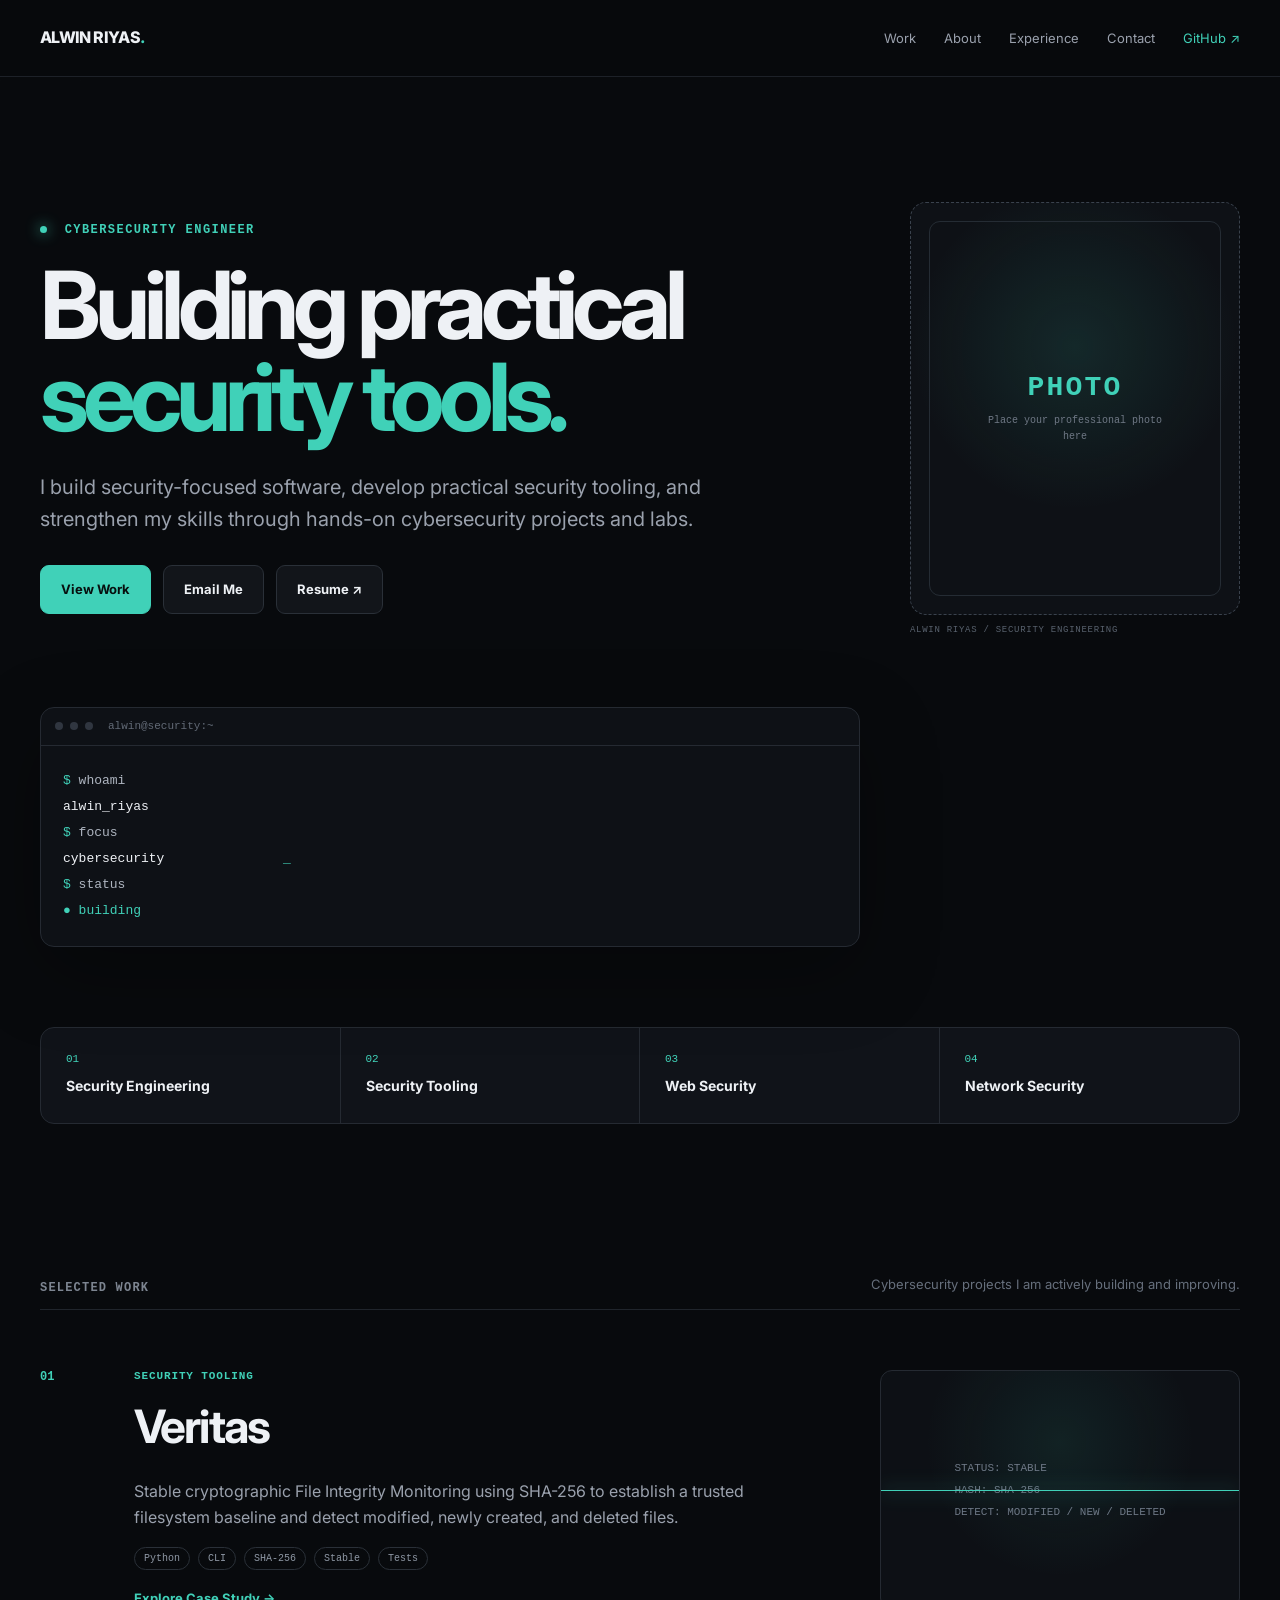
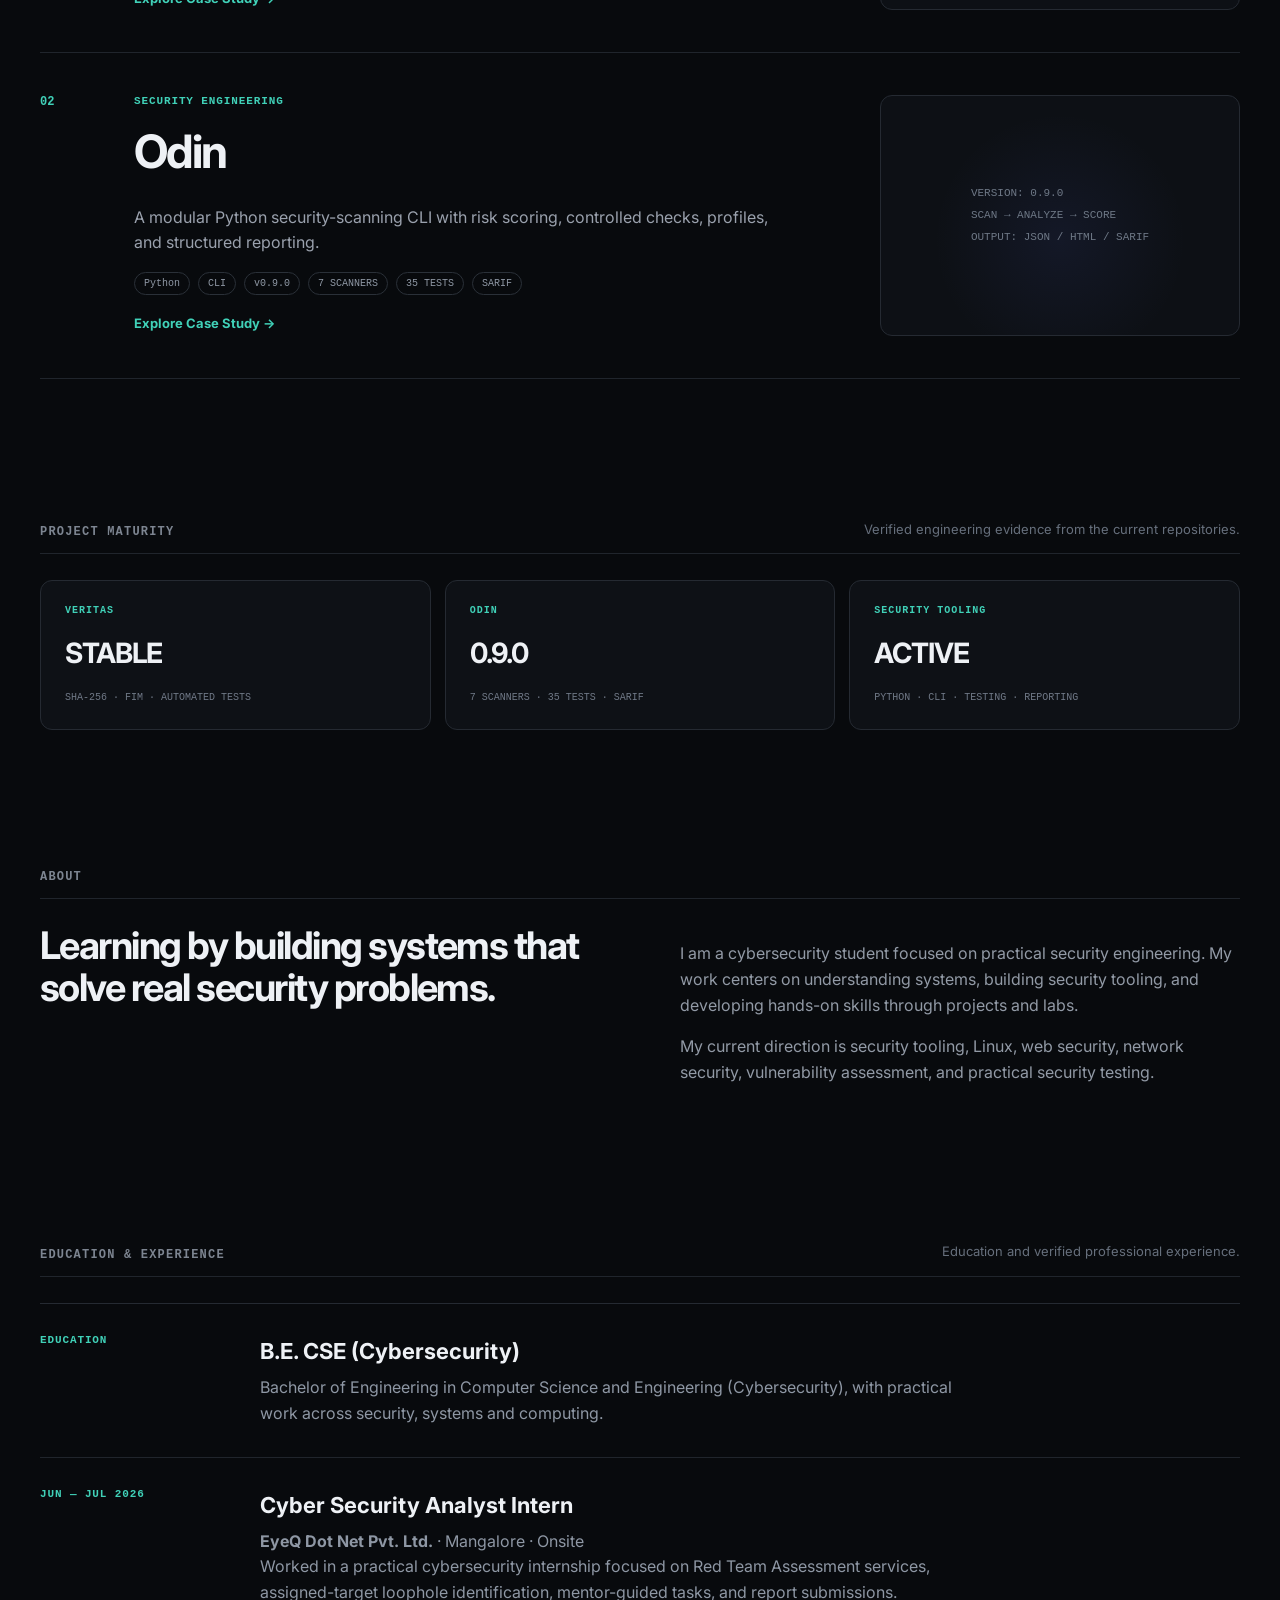
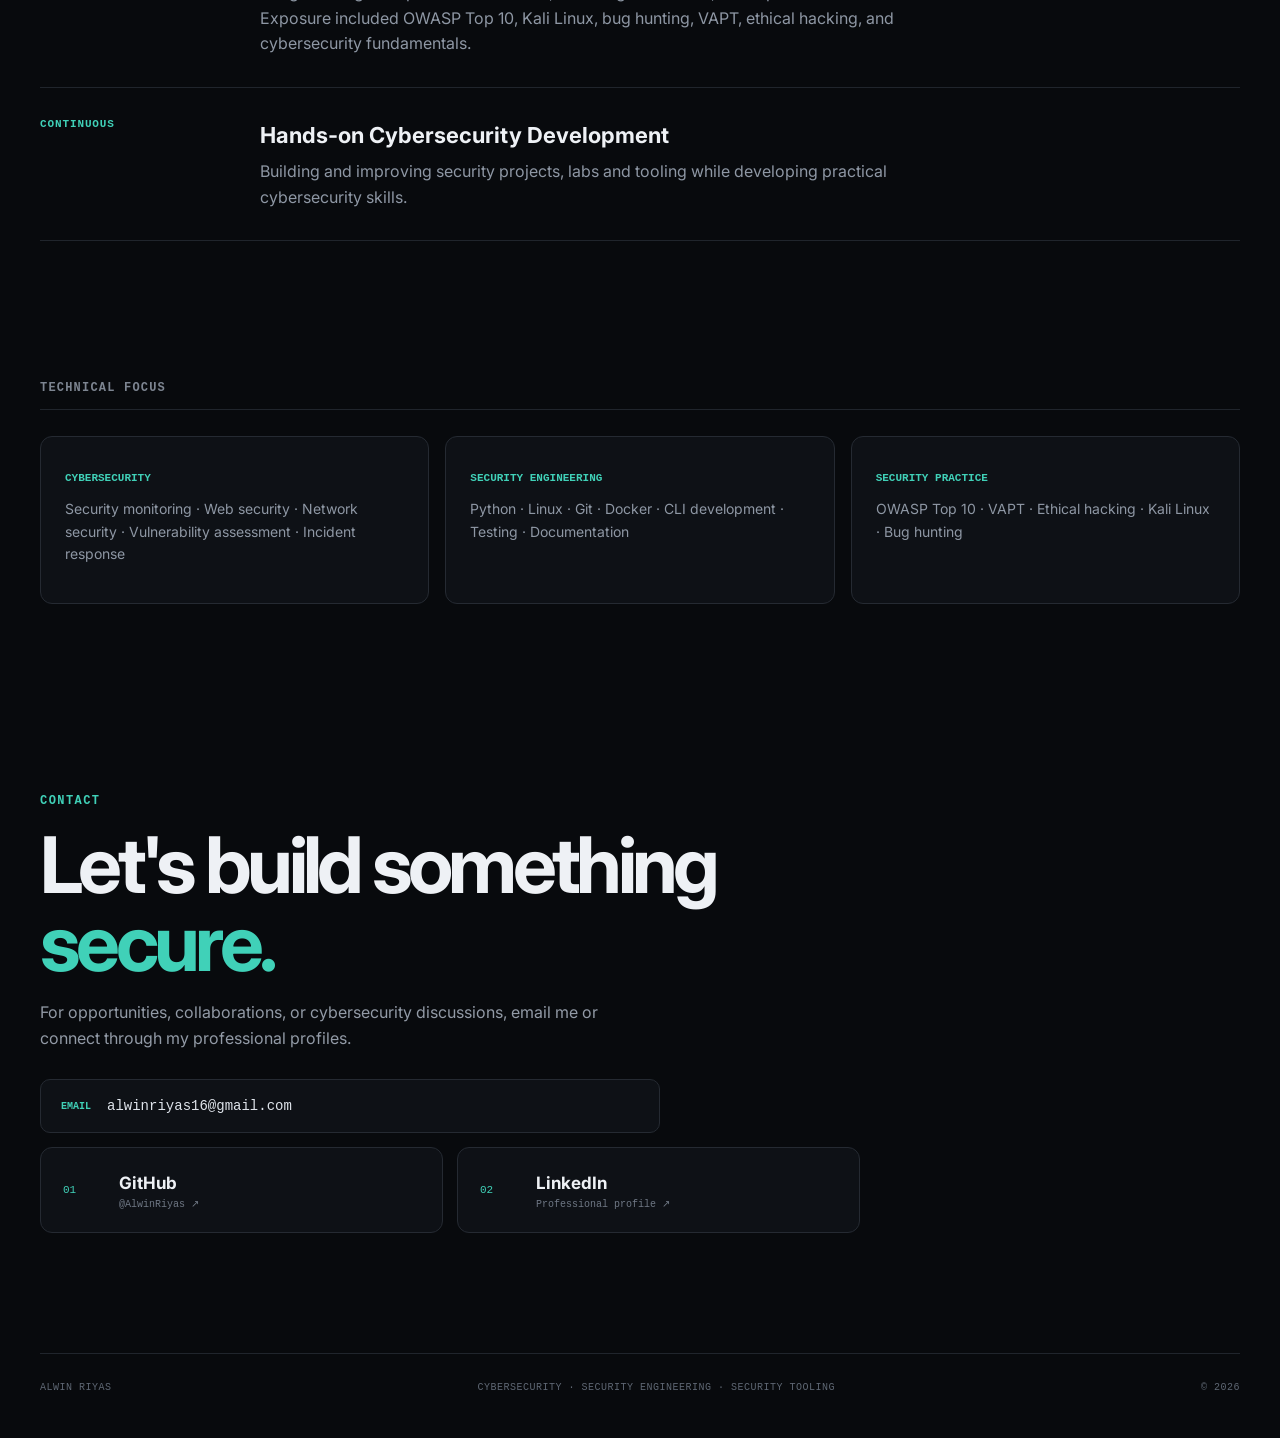
==== index.html @ c509d242 "refactor: focus portfolio exclusively on cybersecurity" ====
<!doctype html><html lang="en"><head><meta charset="UTF-8"><meta name="viewport" content="width=device-width,initial-scale=1"><meta name="description" content="Alwin Riyas — Cybersecurity Engineer building practical security tools and security-focused systems."><meta name="author" content="Alwin Riyas"><meta name="robots" content="index,follow"><meta property="og:type" content="website"><meta property="og:title" content="Alwin Riyas — Cybersecurity Engineer"><meta property="og:description" content="Cybersecurity portfolio focused on security engineering, security tooling, and practical defensive and offensive security."><meta property="og:url" content="https://alwinriyas.github.io/alwin/"><meta property="og:site_name" content="Alwin Riyas"><meta name="twitter:card" content="summary"><meta name="twitter:title" content="Alwin Riyas — Cybersecurity Engineer"><meta name="twitter:description" content="Cybersecurity portfolio focused on security engineering and security tooling."><link rel="canonical" href="https://alwinriyas.github.io/alwin/"><link rel="manifest" href="./site.webmanifest"><title>Alwin Riyas — Cybersecurity Engineer</title><link rel="preconnect" href="https://fonts.googleapis.com"><link rel="preconnect" href="https://fonts.gstatic.com" crossorigin><link href="https://fonts.googleapis.com/css2?family=Inter:wght@400;500;600;700;800&display=swap" rel="stylesheet"><link rel="stylesheet" href="./styles.css"></head><body><header class="site-header"><nav class="nav container" aria-label="Main navigation"><a class="brand" href="#top">ALWIN RIYAS<span>.</span></a><div class="nav-links"><a href="#work">Work</a><a href="#about">About</a><a href="#experience">Experience</a><a href="#contact">Contact</a><a class="nav-github" href="https://github.com/AlwinRiyas" target="_blank" rel="noreferrer">GitHub ↗</a></div><button class="menu" aria-label="Open navigation" aria-expanded="false">☰</button></nav></header><main id="top"><section class="hero container"><div class="hero-layout"><div><div class="eyebrow"><span class="dot"></span> CYBERSECURITY ENGINEER</div><h1>Building practical<br><em>security tools.</em></h1><p class="hero-copy">I build security-focused software, develop practical security tooling, and strengthen my skills through hands-on cybersecurity projects and labs.</p><div class="actions"><a class="btn primary" href="#work">View Work</a><a class="btn secondary" href="mailto:alwinriyas16@gmail.com">Email Me</a><a class="btn secondary" href="./resume.html">Resume ↗</a></div></div><div class="profile-photo-slot"><div class="profile-photo-placeholder"><span>PHOTO</span><small>Place your professional photo here</small></div><div class="photo-caption">ALWIN RIYAS / SECURITY ENGINEERING</div></div></div><div class="terminal"><div class="terminal-bar"><span></span><span></span><span></span><small>alwin@security:~</small></div><div class="terminal-body"><span class="prompt">$</span> whoami<br><strong>alwin_riyas</strong><br><span class="prompt">$</span> focus<br><strong data-focus-output>cybersecurity</strong><span class="cursor">_</span><br><span class="prompt">$</span> status<br><strong class="status-online">● building</strong></div></div></section><section id="focus" class="focus-strip container"><div><small>01</small><strong>Security Engineering</strong></div><div><small>02</small><strong>Security Tooling</strong></div><div><small>03</small><strong>Web Security</strong></div><div><small>04</small><strong>Network Security</strong></div></section><section id="work" class="section container"><div class="section-heading"><span>SELECTED WORK</span><p>Cybersecurity projects I am actively building and improving.</p></div><article class="project featured"><div class="project-number">01</div><div class="project-content"><div class="project-label">SECURITY TOOLING</div><h2>Veritas</h2><p>Stable cryptographic File Integrity Monitoring using SHA-256 to establish a trusted filesystem baseline and detect modified, newly created, and deleted files.</p><div class="tags"><span>Python</span><span>CLI</span><span>SHA-256</span><span>Stable</span><span>Tests</span></div><a href="./projects/veritas.html">Explore Case Study →</a></div><div class="project-visual"><div class="scan-line"></div><code>STATUS: STABLE<br>HASH: SHA-256<br>DETECT: MODIFIED / NEW / DELETED</code></div></article><article class="project"><div class="project-number">02</div><div class="project-content"><div class="project-label">SECURITY ENGINEERING</div><h2>Odin</h2><p>A modular Python security-scanning CLI with risk scoring, controlled checks, profiles, and structured reporting.</p><div class="tags"><span>Python</span><span>CLI</span><span>v0.9.0</span><span>7 SCANNERS</span><span>35 TESTS</span><span>SARIF</span></div><a href="./projects/odin.html">Explore Case Study →</a></div><div class="project-visual odin"><code>VERSION: 0.9.0<br>SCAN → ANALYZE → SCORE<br>OUTPUT: JSON / HTML / SARIF</code></div></article></section><section class="section container upcoming"><div class="section-heading"><span>PROJECT MATURITY</span><p>Verified engineering evidence from the current repositories.</p></div><div class="evidence-grid"><div><span>VERITAS</span><strong>STABLE</strong><small>SHA-256 · FIM · AUTOMATED TESTS</small></div><div><span>ODIN</span><strong>0.9.0</strong><small>7 SCANNERS · 35 TESTS · SARIF</small></div><div><span>SECURITY TOOLING</span><strong>ACTIVE</strong><small>PYTHON · CLI · TESTING · REPORTING</small></div></div></section><section id="about" class="section about container"><div class="section-heading"><span>ABOUT</span></div><div class="about-grid"><h2>Learning by building systems that solve real security problems.</h2><div><p>I am a cybersecurity student focused on practical security engineering. My work centers on understanding systems, building security tooling, and developing hands-on skills through projects and labs.</p><p>My current direction is security tooling, Linux, web security, network security, vulnerability assessment, and practical security testing.</p></div></div></section><section id="experience" class="section container"><div class="section-heading"><span>EDUCATION & EXPERIENCE</span><p>Education and verified professional experience.</p></div><div class="timeline"><article><span>EDUCATION</span><div><h3>B.E. CSE (Cybersecurity)</h3><p>Bachelor of Engineering in Computer Science and Engineering (Cybersecurity), with practical work across security, systems and computing.</p></div></article><article><span>JUN — JUL 2026</span><div><h3>Cyber Security Analyst Intern</h3><p><strong>EyeQ Dot Net Pvt. Ltd.</strong> · Mangalore · Onsite</p><p>Worked in a practical cybersecurity internship focused on Red Team Assessment services, assigned-target loophole identification, mentor-guided tasks, and report submissions. Exposure included OWASP Top 10, Kali Linux, bug hunting, VAPT, ethical hacking, and cybersecurity fundamentals.</p></div></article><article><span>CONTINUOUS</span><div><h3>Hands-on Cybersecurity Development</h3><p>Building and improving security projects, labs and tooling while developing practical cybersecurity skills.</p></div></article></div></section><section class="section container"><div class="section-heading"><span>TECHNICAL FOCUS</span></div><div class="focus-grid"><div><h3>CYBERSECURITY</h3><p>Security monitoring · Web security · Network security · Vulnerability assessment · Incident response</p></div><div><h3>SECURITY ENGINEERING</h3><p>Python · Linux · Git · Docker · CLI development · Testing · Documentation</p></div><div><h3>SECURITY PRACTICE</h3><p>OWASP Top 10 · VAPT · Ethical hacking · Kali Linux · Bug hunting</p></div></div></section><section id="contact" class="section contact container"><div class="eyebrow">CONTACT</div><h2>Let's build something<br><em>secure.</em></h2><p>For opportunities, collaborations, or cybersecurity discussions, email me or connect through my professional profiles.</p><div class="contact-email"><span>EMAIL</span><a href="mailto:alwinriyas16@gmail.com">alwinriyas16@gmail.com</a></div><div class="social-grid"><a href="https://github.com/AlwinRiyas" target="_blank" rel="noreferrer"><span>01</span><strong>GitHub</strong><small>@AlwinRiyas ↗</small></a><a href="https://www.linkedin.com/in/alwinriyas" target="_blank" rel="noreferrer"><span>02</span><strong>LinkedIn</strong><small>Professional profile ↗</small></a></div></section></main><footer class="footer container"><span>ALWIN RIYAS</span><span>CYBERSECURITY · SECURITY ENGINEERING · SECURITY TOOLING</span><span>© 2026</span></footer><script src="./script.js"></script></body></html>
---- styles.css ----
*{box-sizing:border-box}html{scroll-behavior:smooth}body{margin:0;background:#080a0d;color:#eef1f5;font-family:Inter,sans-serif;line-height:1.6}body:before{content:"";position:fixed;inset:0;pointer-events:none;opacity:.16;background-image:linear-gradient(rgba(255,255,255,.035) 1px,transparent 1px),linear-gradient(90deg,rgba(255,255,255,.035) 1px,transparent 1px);background-size:80px 80px;mask-image:linear-gradient(to bottom,black,transparent 80%)}a{color:inherit;text-decoration:none}button,a{font:inherit}a:focus-visible,button:focus-visible{outline:2px solid #40d1b8;outline-offset:4px}.container{width:min(1200px,calc(100% - 48px));margin:auto}.site-header{position:sticky;top:0;z-index:20;background:rgba(8,10,13,.78);backdrop-filter:blur(16px);border-bottom:1px solid #1d2128}.nav{height:76px;display:flex;align-items:center;gap:36px}.brand{font-weight:800;letter-spacing:-.04em}.brand span,.eyebrow,.project-label{color:#40d1b8}.nav-links{margin-left:auto;display:flex;align-items:center;gap:28px;font-size:13px;color:#9aa1ad}.nav-links a:hover{color:#fff}.nav-github{color:#40d1b8!important}.menu{display:none;margin-left:auto;background:none;border:0;color:#fff;font-size:22px;cursor:pointer}.hero,.case-hero{padding:125px 0 80px;position:relative}.hero-layout{display:grid;grid-template-columns:minmax(0,1fr) 330px;gap:70px;align-items:center}.eyebrow{font:600 12px 'JetBrains Mono',monospace;letter-spacing:.12em}.dot{display:inline-block;width:7px;height:7px;border-radius:50%;background:#40d1b8;box-shadow:0 0 14px #40d1b8;margin-right:9px}.hero h1{font-size:clamp(54px,8vw,94px);line-height:.98;letter-spacing:-.065em;margin:22px 0 28px;max-width:900px}.hero h1 em,.contact h2 em,.case-hero h1 em{font-style:normal;color:#40d1b8}.hero-copy{max-width:680px;color:#9aa1ad;font-size:20px}.actions{display:flex;gap:12px;margin-top:30px}.btn{padding:13px 20px;border-radius:9px;font-size:13px;font-weight:700;border:1px solid #2a3038;transition:transform .2s ease,background .2s ease}.btn:hover{transform:translateY(-2px)}.primary{background:#40d1b8;color:#07100f;border-color:#40d1b8}.secondary{background:#12151a}.profile-photo-slot{width:100%;max-width:330px}.profile-photo-placeholder{aspect-ratio:4/5;border:1px dashed #3a424d;border-radius:16px;background:radial-gradient(circle at 50% 35%,rgba(64,209,184,.12),transparent 52%),#0e1116;display:flex;flex-direction:column;align-items:center;justify-content:center;text-align:center;position:relative;overflow:hidden}.profile-photo-placeholder:before{content:"";position:absolute;inset:18px;border:1px solid #252c34;border-radius:11px}.profile-photo-placeholder span{font:600 28px 'JetBrains Mono',monospace;color:#40d1b8;letter-spacing:.08em;position:relative}.profile-photo-placeholder small{max-width:180px;margin-top:10px;color:#6f7885;font:10px/1.6 'JetBrains Mono',monospace;position:relative}.photo-caption{margin-top:10px;color:#59626e;font:9px 'JetBrains Mono',monospace;letter-spacing:.08em}.terminal{margin-top:72px;border:1px solid #252a32;background:#0e1116;border-radius:14px;overflow:hidden;max-width:820px;box-shadow:0 25px 80px rgba(0,0,0,.3)}.terminal-bar{height:38px;border-bottom:1px solid #252a32;display:flex;align-items:center;gap:7px;padding:0 14px}.terminal-bar span{width:8px;height:8px;border-radius:50%;background:#303640}.terminal-bar small{margin-left:8px;color:#626a76;font:11px 'JetBrains Mono',monospace}.terminal-body{padding:22px;font:13px/2 'JetBrains Mono',monospace;color:#aeb5c0}.terminal-body .prompt{color:#40d1b8}.terminal-body strong{color:#eef1f5;font-weight:500}.terminal-body strong[data-focus-output]{display:inline-block;min-width:220px;transition:opacity .18s,transform .18s}.terminal-body strong[data-focus-output].swap{opacity:0;transform:translateY(4px)}.status-online{color:#40d1b8!important}.cursor{color:#40d1b8;animation:blink 1s steps(1) infinite}@keyframes blink{50%{opacity:0}}.focus-strip{display:grid;grid-template-columns:repeat(4,1fr);border:1px solid #252a32;background:#101319;border-radius:14px;margin-bottom:80px}.focus-strip div{padding:25px;border-right:1px solid #252a32;transition:background .2s ease}.focus-strip div:hover{background:#14181f}.focus-strip div:last-child{border:0}.focus-strip small{display:block;color:#40d1b8;font:11px 'JetBrains Mono',monospace;margin-bottom:8px}.focus-strip strong{font-size:14px}.section{padding:70px 0}.section-heading{display:flex;justify-content:space-between;align-items:end;margin-bottom:26px;border-bottom:1px solid #20252c;padding-bottom:14px}.section-heading span{font:600 12px 'JetBrains Mono',monospace;color:#7d8591;letter-spacing:.1em}.section-heading p{margin:0;color:#666f7c;font-size:13px}.project{display:grid;grid-template-columns:70px 1fr 360px;gap:24px;padding:42px 0;border-bottom:1px solid #20252c}.project.featured{padding-top:34px}.project-number{font:600 12px 'JetBrains Mono',monospace;color:#40d1b8}.project-label{font:600 11px 'JetBrains Mono',monospace;letter-spacing:.08em}.project h2{font-size:46px;letter-spacing:-.04em;margin:8px 0}.project p{color:#9aa1ad;max-width:640px;font-size:16px}.project a{display:inline-block;margin-top:18px;color:#40d1b8;font-size:13px;font-weight:700}.tags{display:flex;gap:8px;flex-wrap:wrap}.tags span{border:1px solid #2a3038;border-radius:99px;padding:5px 9px;color:#8f98a5;font:10px 'JetBrains Mono',monospace}.project-visual{min-height:210px;border:1px solid #252a32;border-radius:12px;background:radial-gradient(circle at 50% 30%,rgba(64,209,184,.09),transparent 55%),#0d1015;display:flex;align-items:center;justify-content:center;padding:24px;position:relative;overflow:hidden}.project-visual code,.case-panel code{font:11px/2 'JetBrains Mono',monospace;color:#6e7886}.scan-line{position:absolute;left:0;right:0;height:1px;background:#40d1b8;box-shadow:0 0 18px #40d1b8;animation:scan 3s ease-in-out infinite}@keyframes scan{0%,100%{top:15%}50%{top:85%}}.odin{background:radial-gradient(circle at 50% 60%,rgba(100,120,255,.08),transparent 55%),#0d1015}.upcoming-card{display:flex;align-items:center;gap:25px;border:1px dashed #303640;border-radius:14px;padding:28px}.upcoming-card>span{color:#40d1b8;font:12px 'JetBrains Mono',monospace}.upcoming-card h3{margin:0;font-size:20px}.upcoming-card p{margin:4px 0 0;color:#727b88;font-size:13px}.upcoming-card b{margin-left:auto;color:#68717e;font:10px 'JetBrains Mono',monospace}.evidence-grid{display:grid;grid-template-columns:repeat(3,1fr);gap:14px}.evidence-grid>div{border:1px solid #252a32;background:#0e1116;border-radius:12px;padding:24px;min-height:150px;display:flex;flex-direction:column;justify-content:space-between}.evidence-grid span{color:#40d1b8;font:600 10px 'JetBrains Mono',monospace;letter-spacing:.1em}.evidence-grid strong{font-size:28px;letter-spacing:-.04em}.evidence-grid small{color:#707987;font:10px/1.5 'JetBrains Mono',monospace}.about-grid,.case-grid{display:grid;grid-template-columns:1fr 1fr;gap:80px}.about-grid h2,.case-grid h2{font-size:38px;line-height:1.1;letter-spacing:-.04em;margin:0}.about-grid p,.case-grid p{color:#929aa6}.focus-grid{display:grid;grid-template-columns:repeat(3,1fr);gap:16px}.focus-grid>div{border:1px solid #252a32;border-radius:12px;padding:24px;background:#0e1116}.focus-grid h3{font:600 11px 'JetBrains Mono',monospace;color:#40d1b8}.focus-grid p{color:#8e97a4;font-size:14px}.timeline{border-top:1px solid #252a32}.timeline article{display:grid;grid-template-columns:190px 1fr;gap:30px;padding:30px 0;border-bottom:1px solid #20252c}.timeline article>span{font:600 11px 'JetBrains Mono',monospace;color:#40d1b8;letter-spacing:.08em}.timeline h3{margin:0 0 6px;font-size:22px}.timeline p{margin:0;color:#8e97a4;max-width:700px}.contact{padding-top:120px;padding-bottom:120px}.contact h2{font-size:clamp(48px,7vw,78px);line-height:1;letter-spacing:-.06em;margin:18px 0}.contact>p{color:#929aa6;max-width:600px}.contact-email{display:flex;align-items:center;gap:16px;margin-top:28px;padding:18px 20px;width:min(100%,620px);border:1px solid #252a32;border-radius:10px;background:#0e1116}.contact-email span{color:#40d1b8;font:600 10px 'JetBrains Mono',monospace}.contact-email a{font:500 14px 'JetBrains Mono',monospace;color:#dfe4eb}.contact-email a:hover{color:#40d1b8}.social-grid{display:grid;grid-template-columns:repeat(2,1fr);gap:14px;margin-top:14px;max-width:820px}.social-grid a{border:1px solid #252a32;background:#0e1116;border-radius:12px;padding:22px;display:grid;grid-template-columns:42px 1fr;column-gap:14px;align-items:center;transition:transform .2s,border-color .2s,background .2s}.social-grid a:hover{transform:translateY(-3px);border-color:#40d1b8;background:#11161a}.social-grid span{grid-row:1/3;color:#40d1b8;font:11px 'JetBrains Mono',monospace}.social-grid strong{font-size:17px}.social-grid small{color:#6f7885;font:10px 'JetBrains Mono',monospace}.footer{padding:28px 0 42px;border-top:1px solid #20252c;display:flex;justify-content:space-between;color:#5e6773;font:10px 'JetBrains Mono',monospace;letter-spacing:.05em}.case-hero h1{font-size:clamp(64px,10vw,120px);line-height:.9;letter-spacing:-.07em;margin:22px 0}.case-hero>p{max-width:760px;font-size:22px;color:#929aa6}.case-grid{align-items:center}.case-panel{min-height:260px;border:1px solid #252a32;border-radius:16px;background:radial-gradient(circle,rgba(64,209,184,.08),transparent 60%),#0e1116;display:flex;align-items:center;justify-content:center;text-align:center}.reveal{opacity:0;transform:translateY(18px);transition:opacity .55s ease,transform .55s ease}.reveal.visible{opacity:1;transform:none}.mobile-open{display:flex!important;position:absolute;top:76px;left:0;right:0;margin:0;padding:20px 24px;background:#0b0e12;border-bottom:1px solid #252a32;flex-direction:column;align-items:flex-start;gap:18px}@media(max-width:800px){.container{width:min(100% - 32px,680px)}.nav-links{display:none}.menu{display:block}.hero,.case-hero{padding-top:90px}.hero-layout{grid-template-columns:1fr;gap:48px}.profile-photo-slot{max-width:280px;margin:0 auto;order:-1}.hero-copy,.case-hero>p{font-size:17px}.terminal{margin-top:48px}.focus-strip{grid-template-columns:1fr 1fr}.focus-strip div:nth-child(2){border-right:0}.focus-strip div:nth-child(-n+2){border-bottom:1px solid #25252c}.project{grid-template-columns:40px 1fr}.project-visual{grid-column:1/-1}.about-grid,.case-grid,.focus-grid,.social-grid,.evidence-grid{grid-template-columns:1fr;gap:24px}.timeline article{grid-template-columns:1fr;gap:8px}.section-heading{display:block}.section-heading p{margin-top:8px}.footer{display:grid;gap:10px}.upcoming-card{align-items:flex-start;flex-wrap:wrap}.upcoming-card b{margin-left:0}.hero h1{font-size:clamp(48px,14vw,72px)}.case-hero h1{font-size:clamp(58px,18vw,90px)}.contact-email{align-items:flex-start;flex-direction:column;gap:7px}}@media(prefers-reduced-motion:reduce){html{scroll-behavior:auto}.btn,.social-grid a,.terminal-body strong[data-focus-output]{transition:none}.cursor,.scan-line{animation:none}.reveal{opacity:1;transform:none;transition:none}}
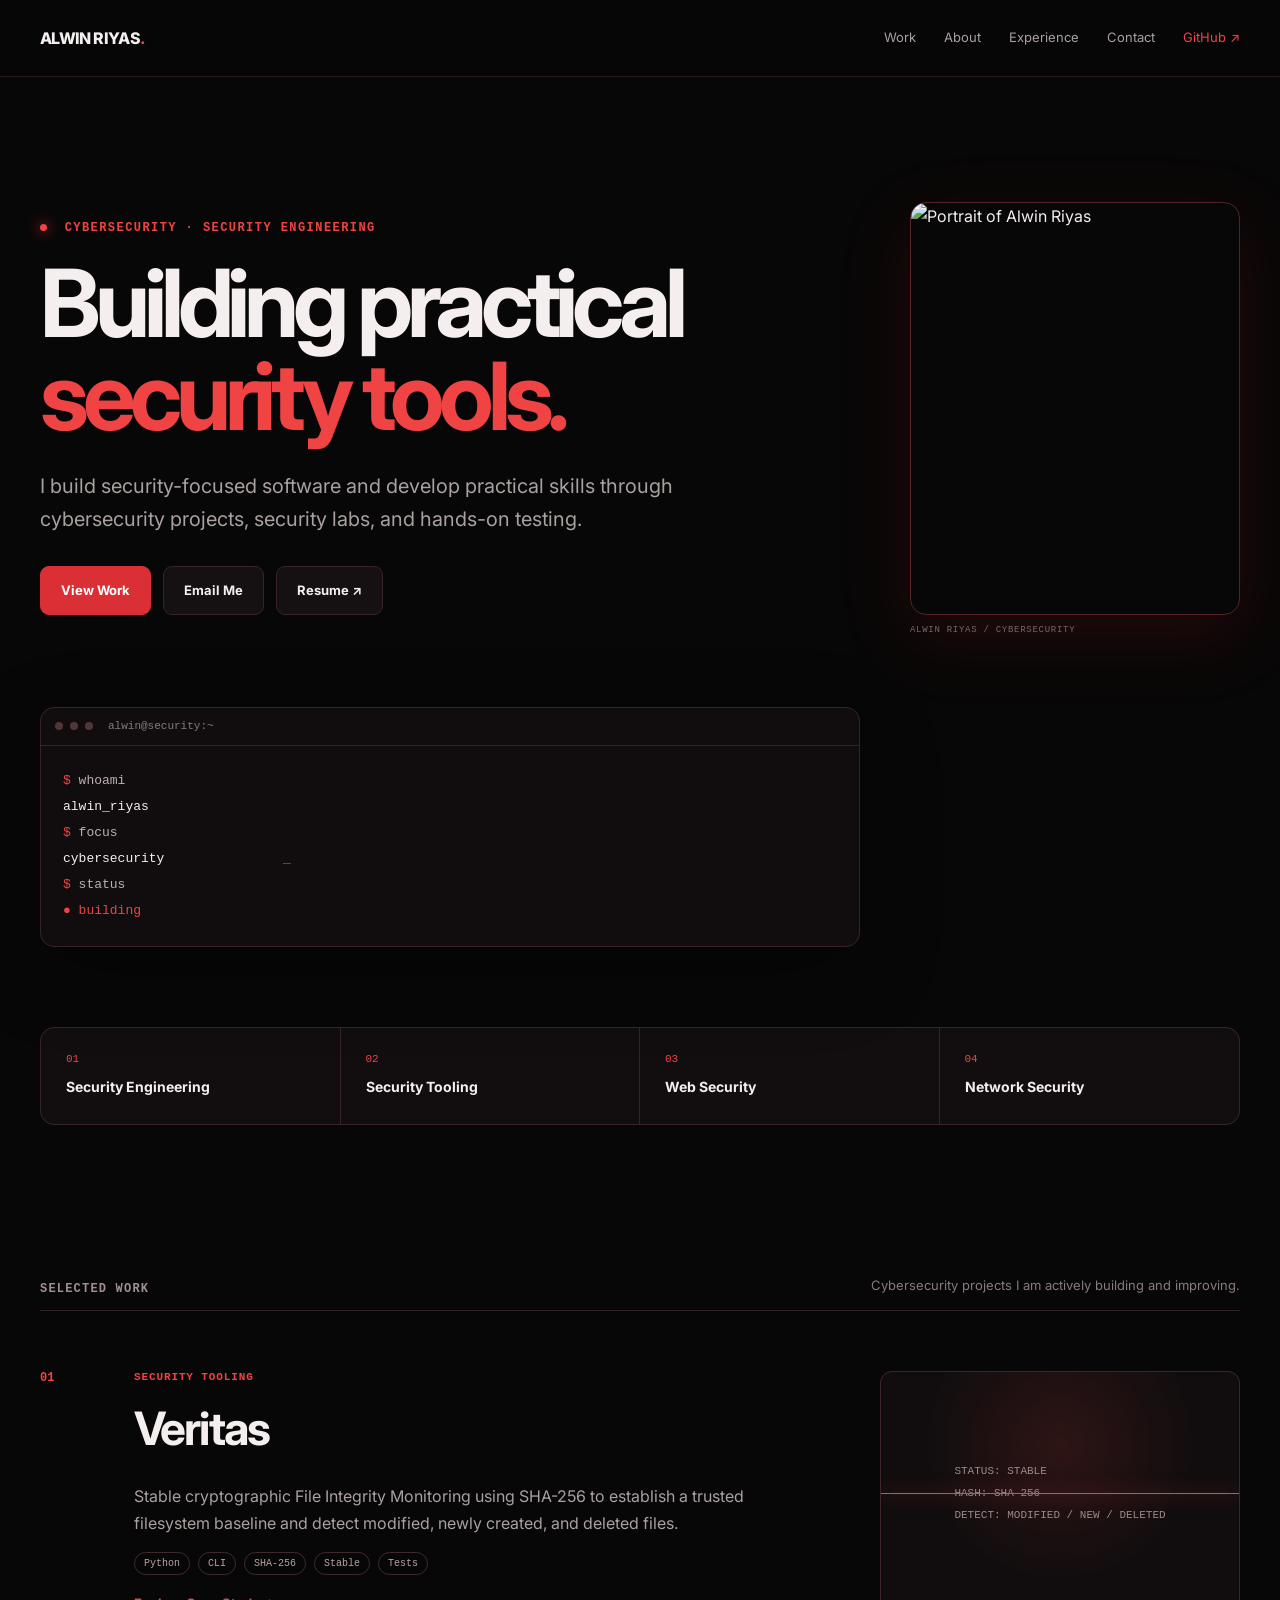
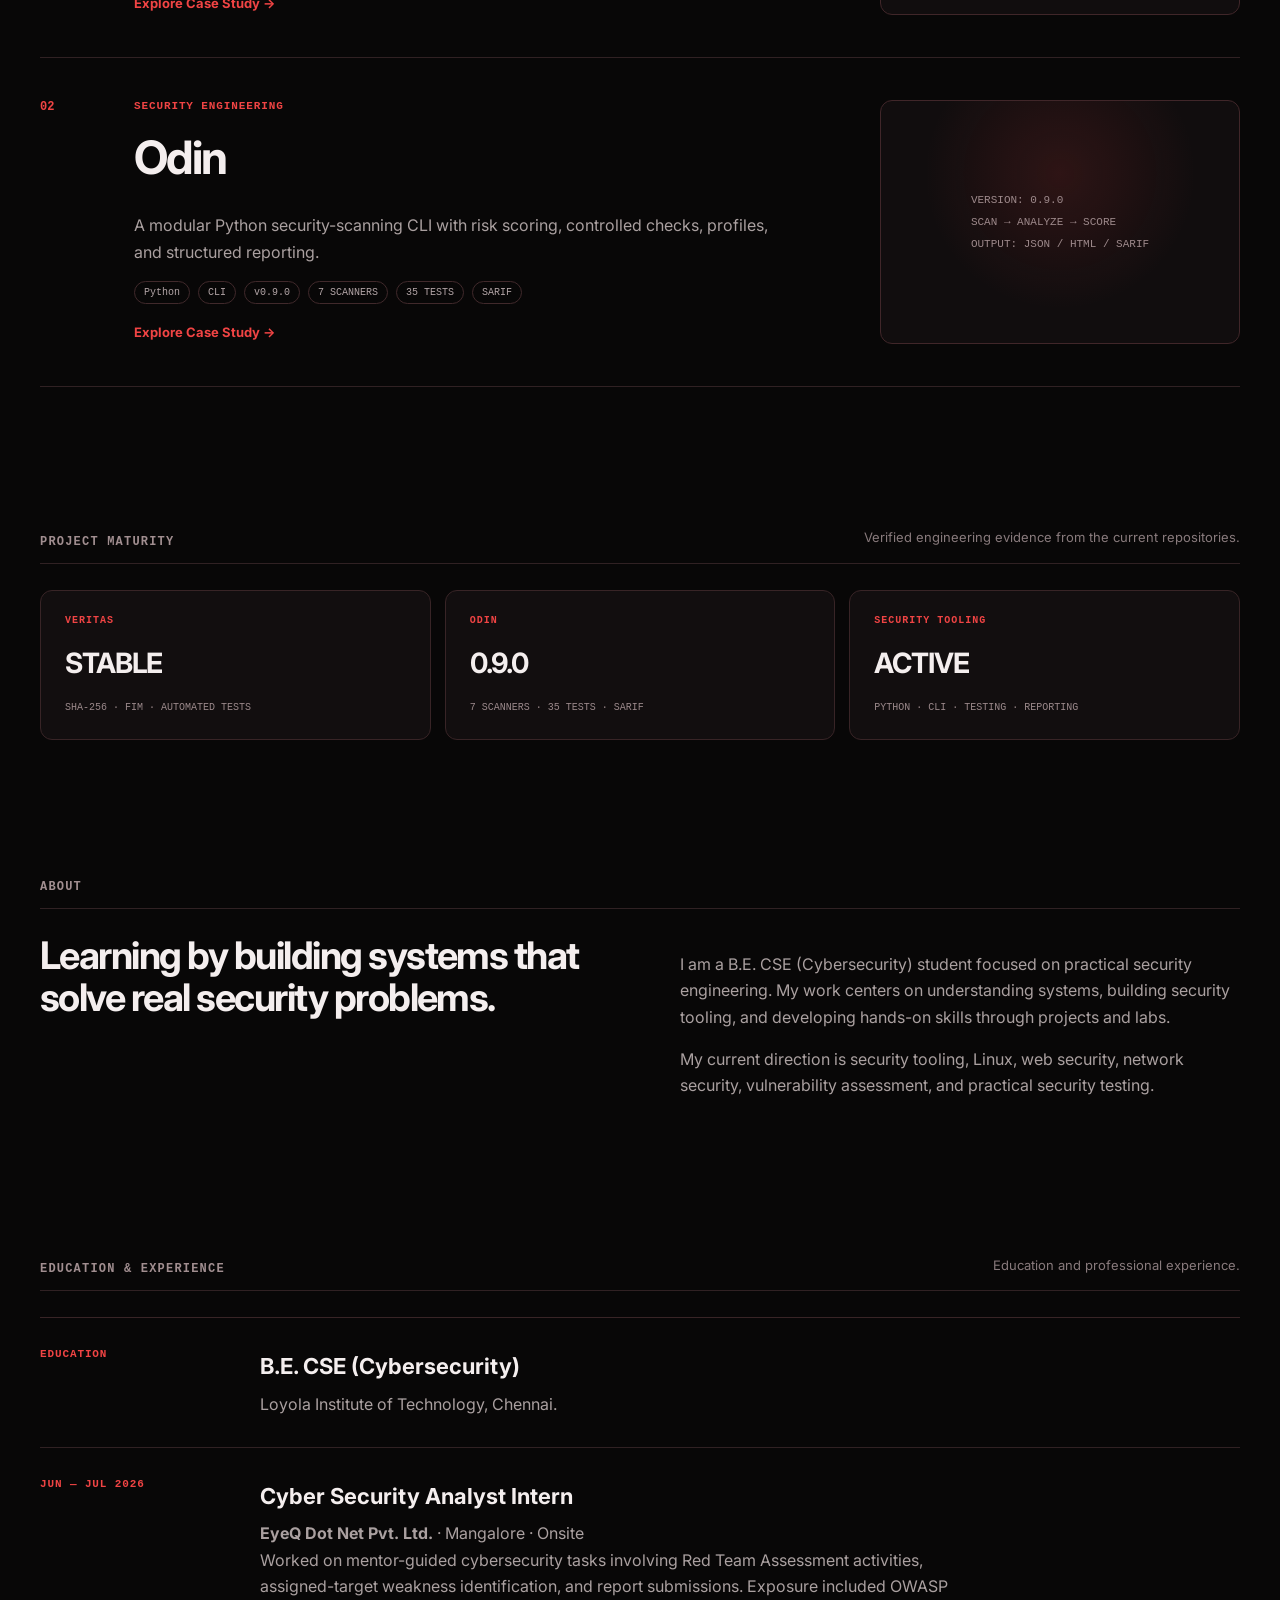
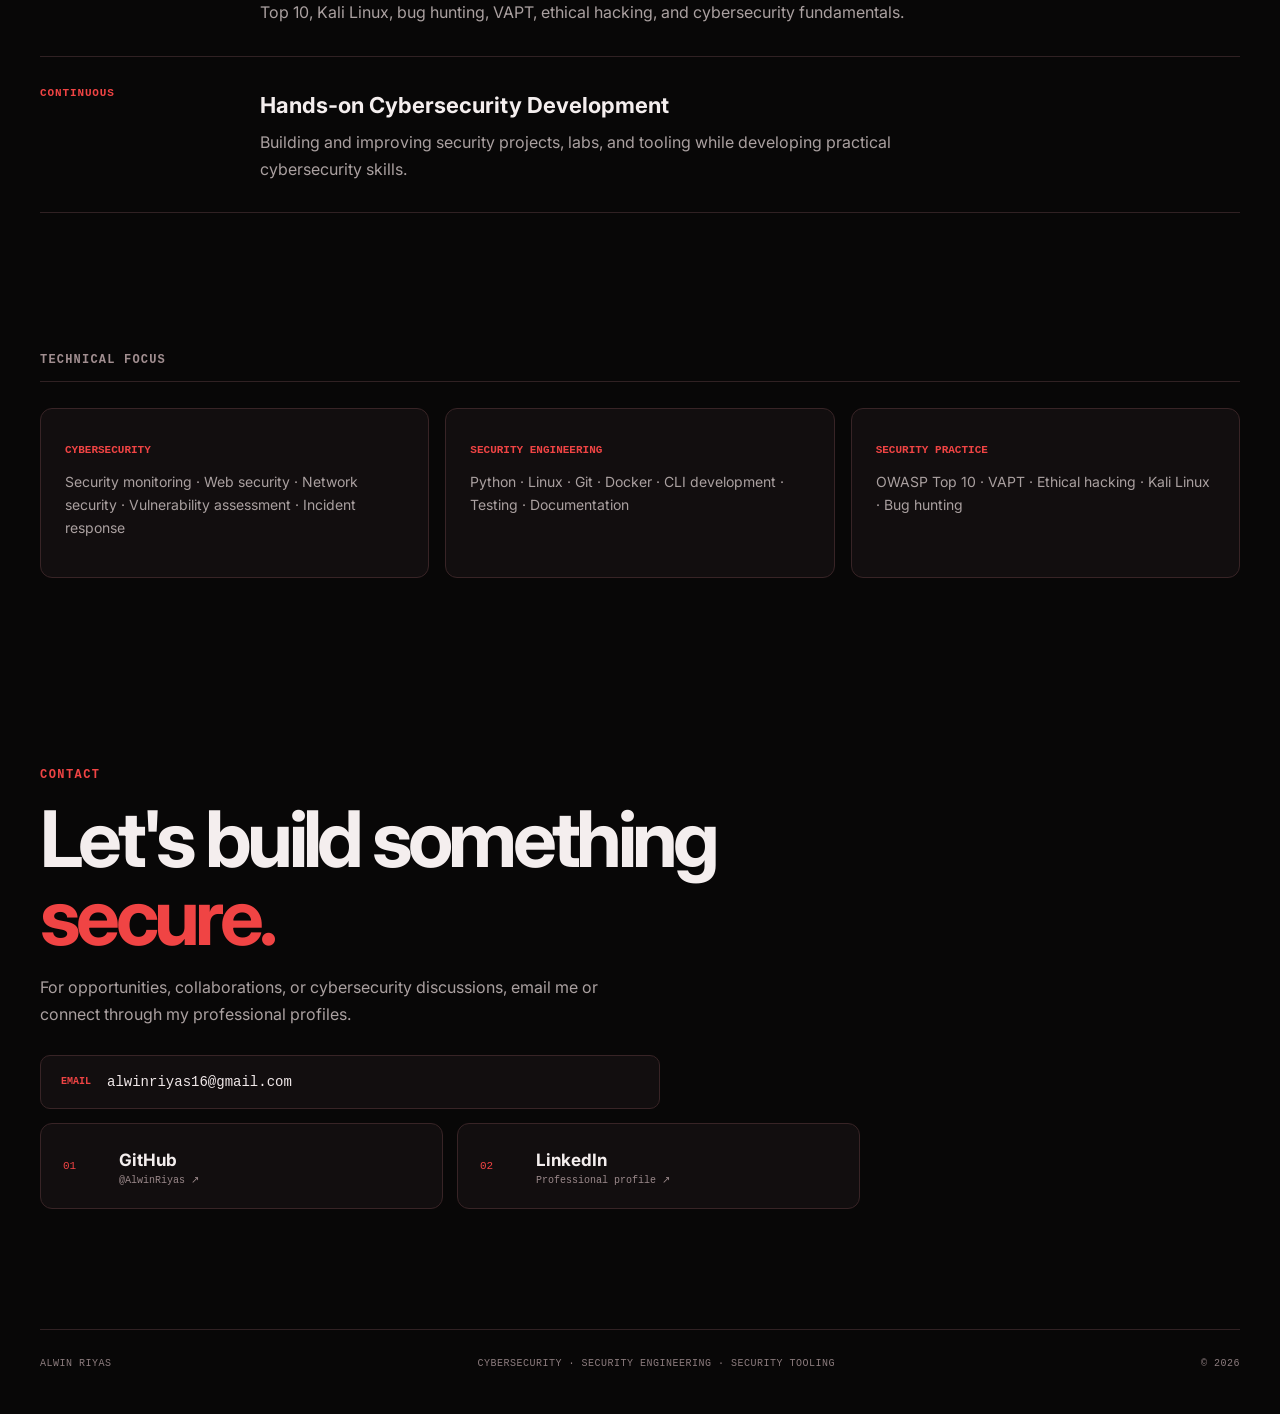
==== commit d04f3a5f: "feat: add profile photo slot and refresh cybersecurity homepage" ====
--- a/index.html
+++ b/index.html
@@ -1 +1,43 @@
-<!doctype html><html lang="en"><head><meta charset="UTF-8"><meta name="viewport" content="width=device-width,initial-scale=1"><meta name="description" content="Alwin Riyas — Cybersecurity Engineer building practical security tools and security-focused systems."><meta name="author" content="Alwin Riyas"><meta name="robots" content="index,follow"><meta property="og:type" content="website"><meta property="og:title" content="Alwin Riyas — Cybersecurity Engineer"><meta property="og:description" content="Cybersecurity portfolio focused on security engineering, security tooling, and practical defensive and offensive security."><meta property="og:url" content="https://alwinriyas.github.io/alwin/"><meta property="og:site_name" content="Alwin Riyas"><meta name="twitter:card" content="summary"><meta name="twitter:title" content="Alwin Riyas — Cybersecurity Engineer"><meta name="twitter:description" content="Cybersecurity portfolio focused on security engineering and security tooling."><link rel="canonical" href="https://alwinriyas.github.io/alwin/"><link rel="manifest" href="./site.webmanifest"><title>Alwin Riyas — Cybersecurity Engineer</title><link rel="preconnect" href="https://fonts.googleapis.com"><link rel="preconnect" href="https://fonts.gstatic.com" crossorigin><link href="https://fonts.googleapis.com/css2?family=Inter:wght@400;500;600;700;800&display=swap" rel="stylesheet"><link rel="stylesheet" href="./styles.css"></head><body><header class="site-header"><nav class="nav container" aria-label="Main navigation"><a class="brand" href="#top">ALWIN RIYAS<span>.</span></a><div class="nav-links"><a href="#work">Work</a><a href="#about">About</a><a href="#experience">Experience</a><a href="#contact">Contact</a><a class="nav-github" href="https://github.com/AlwinRiyas" target="_blank" rel="noreferrer">GitHub ↗</a></div><button class="menu" aria-label="Open navigation" aria-expanded="false">☰</button></nav></header><main id="top"><section class="hero container"><div class="hero-layout"><div><div class="eyebrow"><span class="dot"></span> CYBERSECURITY ENGINEER</div><h1>Building practical<br><em>security tools.</em></h1><p class="hero-copy">I build security-focused software, develop practical security tooling, and strengthen my skills through hands-on cybersecurity projects and labs.</p><div class="actions"><a class="btn primary" href="#work">View Work</a><a class="btn secondary" href="mailto:alwinriyas16@gmail.com">Email Me</a><a class="btn secondary" href="./resume.html">Resume ↗</a></div></div><div class="profile-photo-slot"><div class="profile-photo-placeholder"><span>PHOTO</span><small>Place your professional photo here</small></div><div class="photo-caption">ALWIN RIYAS / SECURITY ENGINEERING</div></div></div><div class="terminal"><div class="terminal-bar"><span></span><span></span><span></span><small>alwin@security:~</small></div><div class="terminal-body"><span class="prompt">$</span> whoami<br><strong>alwin_riyas</strong><br><span class="prompt">$</span> focus<br><strong data-focus-output>cybersecurity</strong><span class="cursor">_</span><br><span class="prompt">$</span> status<br><strong class="status-online">● building</strong></div></div></section><section id="focus" class="focus-strip container"><div><small>01</small><strong>Security Engineering</strong></div><div><small>02</small><strong>Security Tooling</strong></div><div><small>03</small><strong>Web Security</strong></div><div><small>04</small><strong>Network Security</strong></div></section><section id="work" class="section container"><div class="section-heading"><span>SELECTED WORK</span><p>Cybersecurity projects I am actively building and improving.</p></div><article class="project featured"><div class="project-number">01</div><div class="project-content"><div class="project-label">SECURITY TOOLING</div><h2>Veritas</h2><p>Stable cryptographic File Integrity Monitoring using SHA-256 to establish a trusted filesystem baseline and detect modified, newly created, and deleted files.</p><div class="tags"><span>Python</span><span>CLI</span><span>SHA-256</span><span>Stable</span><span>Tests</span></div><a href="./projects/veritas.html">Explore Case Study →</a></div><div class="project-visual"><div class="scan-line"></div><code>STATUS: STABLE<br>HASH: SHA-256<br>DETECT: MODIFIED / NEW / DELETED</code></div></article><article class="project"><div class="project-number">02</div><div class="project-content"><div class="project-label">SECURITY ENGINEERING</div><h2>Odin</h2><p>A modular Python security-scanning CLI with risk scoring, controlled checks, profiles, and structured reporting.</p><div class="tags"><span>Python</span><span>CLI</span><span>v0.9.0</span><span>7 SCANNERS</span><span>35 TESTS</span><span>SARIF</span></div><a href="./projects/odin.html">Explore Case Study →</a></div><div class="project-visual odin"><code>VERSION: 0.9.0<br>SCAN → ANALYZE → SCORE<br>OUTPUT: JSON / HTML / SARIF</code></div></article></section><section class="section container upcoming"><div class="section-heading"><span>PROJECT MATURITY</span><p>Verified engineering evidence from the current repositories.</p></div><div class="evidence-grid"><div><span>VERITAS</span><strong>STABLE</strong><small>SHA-256 · FIM · AUTOMATED TESTS</small></div><div><span>ODIN</span><strong>0.9.0</strong><small>7 SCANNERS · 35 TESTS · SARIF</small></div><div><span>SECURITY TOOLING</span><strong>ACTIVE</strong><small>PYTHON · CLI · TESTING · REPORTING</small></div></div></section><section id="about" class="section about container"><div class="section-heading"><span>ABOUT</span></div><div class="about-grid"><h2>Learning by building systems that solve real security problems.</h2><div><p>I am a cybersecurity student focused on practical security engineering. My work centers on understanding systems, building security tooling, and developing hands-on skills through projects and labs.</p><p>My current direction is security tooling, Linux, web security, network security, vulnerability assessment, and practical security testing.</p></div></div></section><section id="experience" class="section container"><div class="section-heading"><span>EDUCATION & EXPERIENCE</span><p>Education and verified professional experience.</p></div><div class="timeline"><article><span>EDUCATION</span><div><h3>B.E. CSE (Cybersecurity)</h3><p>Bachelor of Engineering in Computer Science and Engineering (Cybersecurity), with practical work across security, systems and computing.</p></div></article><article><span>JUN — JUL 2026</span><div><h3>Cyber Security Analyst Intern</h3><p><strong>EyeQ Dot Net Pvt. Ltd.</strong> · Mangalore · Onsite</p><p>Worked in a practical cybersecurity internship focused on Red Team Assessment services, assigned-target loophole identification, mentor-guided tasks, and report submissions. Exposure included OWASP Top 10, Kali Linux, bug hunting, VAPT, ethical hacking, and cybersecurity fundamentals.</p></div></article><article><span>CONTINUOUS</span><div><h3>Hands-on Cybersecurity Development</h3><p>Building and improving security projects, labs and tooling while developing practical cybersecurity skills.</p></div></article></div></section><section class="section container"><div class="section-heading"><span>TECHNICAL FOCUS</span></div><div class="focus-grid"><div><h3>CYBERSECURITY</h3><p>Security monitoring · Web security · Network security · Vulnerability assessment · Incident response</p></div><div><h3>SECURITY ENGINEERING</h3><p>Python · Linux · Git · Docker · CLI development · Testing · Documentation</p></div><div><h3>SECURITY PRACTICE</h3><p>OWASP Top 10 · VAPT · Ethical hacking · Kali Linux · Bug hunting</p></div></div></section><section id="contact" class="section contact container"><div class="eyebrow">CONTACT</div><h2>Let's build something<br><em>secure.</em></h2><p>For opportunities, collaborations, or cybersecurity discussions, email me or connect through my professional profiles.</p><div class="contact-email"><span>EMAIL</span><a href="mailto:alwinriyas16@gmail.com">alwinriyas16@gmail.com</a></div><div class="social-grid"><a href="https://github.com/AlwinRiyas" target="_blank" rel="noreferrer"><span>01</span><strong>GitHub</strong><small>@AlwinRiyas ↗</small></a><a href="https://www.linkedin.com/in/alwinriyas" target="_blank" rel="noreferrer"><span>02</span><strong>LinkedIn</strong><small>Professional profile ↗</small></a></div></section></main><footer class="footer container"><span>ALWIN RIYAS</span><span>CYBERSECURITY · SECURITY ENGINEERING · SECURITY TOOLING</span><span>© 2026</span></footer><script src="./script.js"></script></body></html>+<!doctype html>
+<html lang="en">
+<head>
+<meta charset="UTF-8"><meta name="viewport" content="width=device-width,initial-scale=1">
+<meta name="description" content="Alwin Riyas — Cybersecurity student building practical security tools and security-focused systems.">
+<meta name="author" content="Alwin Riyas"><meta name="robots" content="index,follow">
+<meta property="og:type" content="website"><meta property="og:title" content="Alwin Riyas — Cybersecurity">
+<meta property="og:description" content="Cybersecurity portfolio focused on security engineering, security tooling, web security and network security.">
+<meta property="og:url" content="https://alwinriyas.github.io/alwin/"><meta property="og:site_name" content="Alwin Riyas">
+<meta name="twitter:card" content="summary"><meta name="twitter:title" content="Alwin Riyas — Cybersecurity">
+<link rel="canonical" href="https://alwinriyas.github.io/alwin/"><link rel="manifest" href="./site.webmanifest">
+<title>Alwin Riyas — Cybersecurity</title>
+<link rel="preconnect" href="https://fonts.googleapis.com"><link rel="preconnect" href="https://fonts.gstatic.com" crossorigin>
+<link href="https://fonts.googleapis.com/css2?family=Inter:wght@400;500;600;700;800&display=swap" rel="stylesheet"><link rel="stylesheet" href="./styles.css">
+</head>
+<body>
+<header class="site-header"><nav class="nav container" aria-label="Main navigation">
+<a class="brand" href="#top">ALWIN RIYAS<span>.</span></a>
+<div class="nav-links"><a href="#work">Work</a><a href="#about">About</a><a href="#experience">Experience</a><a href="#contact">Contact</a><a class="nav-github" href="https://github.com/AlwinRiyas" target="_blank" rel="noreferrer">GitHub ↗</a></div>
+<button class="menu" aria-label="Open navigation" aria-expanded="false">☰</button></nav></header>
+<main id="top">
+<section class="hero container"><div class="hero-layout"><div>
+<div class="eyebrow"><span class="dot"></span> CYBERSECURITY · SECURITY ENGINEERING</div>
+<h1>Building practical<br><em>security tools.</em></h1>
+<p class="hero-copy">I build security-focused software and develop practical skills through cybersecurity projects, security labs, and hands-on testing.</p>
+<div class="actions"><a class="btn primary" href="#work">View Work</a><a class="btn secondary" href="mailto:alwinriyas16@gmail.com">Email Me</a><a class="btn secondary" href="./resume.html">Resume ↗</a></div>
+</div><div class="profile-photo-slot"><img class="profile-photo" src="./assets/profile-alwin.jpg" alt="Portrait of Alwin Riyas"><div class="photo-caption">ALWIN RIYAS / CYBERSECURITY</div></div></div>
+<div class="terminal"><div class="terminal-bar"><span></span><span></span><span></span><small>alwin@security:~</small></div><div class="terminal-body"><span class="prompt">$</span> whoami<br><strong>alwin_riyas</strong><br><span class="prompt">$</span> focus<br><strong data-focus-output>cybersecurity</strong><span class="cursor">_</span><br><span class="prompt">$</span> status<br><strong class="status-online">● building</strong></div></div>
+</section>
+<section id="focus" class="focus-strip container"><div><small>01</small><strong>Security Engineering</strong></div><div><small>02</small><strong>Security Tooling</strong></div><div><small>03</small><strong>Web Security</strong></div><div><small>04</small><strong>Network Security</strong></div></section>
+<section id="work" class="section container"><div class="section-heading"><span>SELECTED WORK</span><p>Cybersecurity projects I am actively building and improving.</p></div>
+<article class="project featured"><div class="project-number">01</div><div class="project-content"><div class="project-label">SECURITY TOOLING</div><h2>Veritas</h2><p>Stable cryptographic File Integrity Monitoring using SHA-256 to establish a trusted filesystem baseline and detect modified, newly created, and deleted files.</p><div class="tags"><span>Python</span><span>CLI</span><span>SHA-256</span><span>Stable</span><span>Tests</span></div><a href="./projects/veritas.html">Explore Case Study →</a></div><div class="project-visual"><div class="scan-line"></div><code>STATUS: STABLE<br>HASH: SHA-256<br>DETECT: MODIFIED / NEW / DELETED</code></div></article>
+<article class="project"><div class="project-number">02</div><div class="project-content"><div class="project-label">SECURITY ENGINEERING</div><h2>Odin</h2><p>A modular Python security-scanning CLI with risk scoring, controlled checks, profiles, and structured reporting.</p><div class="tags"><span>Python</span><span>CLI</span><span>v0.9.0</span><span>7 SCANNERS</span><span>35 TESTS</span><span>SARIF</span></div><a href="./projects/odin.html">Explore Case Study →</a></div><div class="project-visual odin"><code>VERSION: 0.9.0<br>SCAN → ANALYZE → SCORE<br>OUTPUT: JSON / HTML / SARIF</code></div></article>
+</section>
+<section class="section container upcoming"><div class="section-heading"><span>PROJECT MATURITY</span><p>Verified engineering evidence from the current repositories.</p></div><div class="evidence-grid"><div><span>VERITAS</span><strong>STABLE</strong><small>SHA-256 · FIM · AUTOMATED TESTS</small></div><div><span>ODIN</span><strong>0.9.0</strong><small>7 SCANNERS · 35 TESTS · SARIF</small></div><div><span>SECURITY TOOLING</span><strong>ACTIVE</strong><small>PYTHON · CLI · TESTING · REPORTING</small></div></div></section>
+<section id="about" class="section about container"><div class="section-heading"><span>ABOUT</span></div><div class="about-grid"><h2>Learning by building systems that solve real security problems.</h2><div><p>I am a B.E. CSE (Cybersecurity) student focused on practical security engineering. My work centers on understanding systems, building security tooling, and developing hands-on skills through projects and labs.</p><p>My current direction is security tooling, Linux, web security, network security, vulnerability assessment, and practical security testing.</p></div></div></section>
+<section id="experience" class="section container"><div class="section-heading"><span>EDUCATION & EXPERIENCE</span><p>Education and professional experience.</p></div><div class="timeline">
+<article><span>EDUCATION</span><div><h3>B.E. CSE (Cybersecurity)</h3><p>Loyola Institute of Technology, Chennai.</p></div></article>
+<article><span>JUN — JUL 2026</span><div><h3>Cyber Security Analyst Intern</h3><p><strong>EyeQ Dot Net Pvt. Ltd.</strong> · Mangalore · Onsite</p><p>Worked on mentor-guided cybersecurity tasks involving Red Team Assessment activities, assigned-target weakness identification, and report submissions. Exposure included OWASP Top 10, Kali Linux, bug hunting, VAPT, ethical hacking, and cybersecurity fundamentals.</p></div></article>
+<article><span>CONTINUOUS</span><div><h3>Hands-on Cybersecurity Development</h3><p>Building and improving security projects, labs, and tooling while developing practical cybersecurity skills.</p></div></article></div></section>
+<section class="section container"><div class="section-heading"><span>TECHNICAL FOCUS</span></div><div class="focus-grid"><div><h3>CYBERSECURITY</h3><p>Security monitoring · Web security · Network security · Vulnerability assessment · Incident response</p></div><div><h3>SECURITY ENGINEERING</h3><p>Python · Linux · Git · Docker · CLI development · Testing · Documentation</p></div><div><h3>SECURITY PRACTICE</h3><p>OWASP Top 10 · VAPT · Ethical hacking · Kali Linux · Bug hunting</p></div></div></section>
+<section id="contact" class="section contact container"><div class="eyebrow">CONTACT</div><h2>Let's build something<br><em>secure.</em></h2><p>For opportunities, collaborations, or cybersecurity discussions, email me or connect through my professional profiles.</p><div class="contact-email"><span>EMAIL</span><a href="mailto:alwinriyas16@gmail.com">alwinriyas16@gmail.com</a></div><div class="social-grid"><a href="https://github.com/AlwinRiyas" target="_blank" rel="noreferrer"><span>01</span><strong>GitHub</strong><small>@AlwinRiyas ↗</small></a><a href="https://www.linkedin.com/in/alwinriyas" target="_blank" rel="noreferrer"><span>02</span><strong>LinkedIn</strong><small>Professional profile ↗</small></a></div></section>
+</main><footer class="footer container"><span>ALWIN RIYAS</span><span>CYBERSECURITY · SECURITY ENGINEERING · SECURITY TOOLING</span><span>© 2026</span></footer><script src="./script.js"></script></body></html>
--- a/styles.css
+++ b/styles.css
@@ -1 +1 @@
-*{box-sizing:border-box}html{scroll-behavior:smooth}body{margin:0;background:#080a0d;color:#eef1f5;font-family:Inter,sans-serif;line-height:1.6}body:before{content:"";position:fixed;inset:0;pointer-events:none;opacity:.16;background-image:linear-gradient(rgba(255,255,255,.035) 1px,transparent 1px),linear-gradient(90deg,rgba(255,255,255,.035) 1px,transparent 1px);background-size:80px 80px;mask-image:linear-gradient(to bottom,black,transparent 80%)}a{color:inherit;text-decoration:none}button,a{font:inherit}a:focus-visible,button:focus-visible{outline:2px solid #40d1b8;outline-offset:4px}.container{width:min(1200px,calc(100% - 48px));margin:auto}.site-header{position:sticky;top:0;z-index:20;background:rgba(8,10,13,.78);backdrop-filter:blur(16px);border-bottom:1px solid #1d2128}.nav{height:76px;display:flex;align-items:center;gap:36px}.brand{font-weight:800;letter-spacing:-.04em}.brand span,.eyebrow,.project-label{color:#40d1b8}.nav-links{margin-left:auto;display:flex;align-items:center;gap:28px;font-size:13px;color:#9aa1ad}.nav-links a:hover{color:#fff}.nav-github{color:#40d1b8!important}.menu{display:none;margin-left:auto;background:none;border:0;color:#fff;font-size:22px;cursor:pointer}.hero,.case-hero{padding:125px 0 80px;position:relative}.hero-layout{display:grid;grid-template-columns:minmax(0,1fr) 330px;gap:70px;align-items:center}.eyebrow{font:600 12px 'JetBrains Mono',monospace;letter-spacing:.12em}.dot{display:inline-block;width:7px;height:7px;border-radius:50%;background:#40d1b8;box-shadow:0 0 14px #40d1b8;margin-right:9px}.hero h1{font-size:clamp(54px,8vw,94px);line-height:.98;letter-spacing:-.065em;margin:22px 0 28px;max-width:900px}.hero h1 em,.contact h2 em,.case-hero h1 em{font-style:normal;color:#40d1b8}.hero-copy{max-width:680px;color:#9aa1ad;font-size:20px}.actions{display:flex;gap:12px;margin-top:30px}.btn{padding:13px 20px;border-radius:9px;font-size:13px;font-weight:700;border:1px solid #2a3038;transition:transform .2s ease,background .2s ease}.btn:hover{transform:translateY(-2px)}.primary{background:#40d1b8;color:#07100f;border-color:#40d1b8}.secondary{background:#12151a}.profile-photo-slot{width:100%;max-width:330px}.profile-photo-placeholder{aspect-ratio:4/5;border:1px dashed #3a424d;border-radius:16px;background:radial-gradient(circle at 50% 35%,rgba(64,209,184,.12),transparent 52%),#0e1116;display:flex;flex-direction:column;align-items:center;justify-content:center;text-align:center;position:relative;overflow:hidden}.profile-photo-placeholder:before{content:"";position:absolute;inset:18px;border:1px solid #252c34;border-radius:11px}.profile-photo-placeholder span{font:600 28px 'JetBrains Mono',monospace;color:#40d1b8;letter-spacing:.08em;position:relative}.profile-photo-placeholder small{max-width:180px;margin-top:10px;color:#6f7885;font:10px/1.6 'JetBrains Mono',monospace;position:relative}.photo-caption{margin-top:10px;color:#59626e;font:9px 'JetBrains Mono',monospace;letter-spacing:.08em}.terminal{margin-top:72px;border:1px solid #252a32;background:#0e1116;border-radius:14px;overflow:hidden;max-width:820px;box-shadow:0 25px 80px rgba(0,0,0,.3)}.terminal-bar{height:38px;border-bottom:1px solid #252a32;display:flex;align-items:center;gap:7px;padding:0 14px}.terminal-bar span{width:8px;height:8px;border-radius:50%;background:#303640}.terminal-bar small{margin-left:8px;color:#626a76;font:11px 'JetBrains Mono',monospace}.terminal-body{padding:22px;font:13px/2 'JetBrains Mono',monospace;color:#aeb5c0}.terminal-body .prompt{color:#40d1b8}.terminal-body strong{color:#eef1f5;font-weight:500}.terminal-body strong[data-focus-output]{display:inline-block;min-width:220px;transition:opacity .18s,transform .18s}.terminal-body strong[data-focus-output].swap{opacity:0;transform:translateY(4px)}.status-online{color:#40d1b8!important}.cursor{color:#40d1b8;animation:blink 1s steps(1) infinite}@keyframes blink{50%{opacity:0}}.focus-strip{display:grid;grid-template-columns:repeat(4,1fr);border:1px solid #252a32;background:#101319;border-radius:14px;margin-bottom:80px}.focus-strip div{padding:25px;border-right:1px solid #252a32;transition:background .2s ease}.focus-strip div:hover{background:#14181f}.focus-strip div:last-child{border:0}.focus-strip small{display:block;color:#40d1b8;font:11px 'JetBrains Mono',monospace;margin-bottom:8px}.focus-strip strong{font-size:14px}.section{padding:70px 0}.section-heading{display:flex;justify-content:space-between;align-items:end;margin-bottom:26px;border-bottom:1px solid #20252c;padding-bottom:14px}.section-heading span{font:600 12px 'JetBrains Mono',monospace;color:#7d8591;letter-spacing:.1em}.section-heading p{margin:0;color:#666f7c;font-size:13px}.project{display:grid;grid-template-columns:70px 1fr 360px;gap:24px;padding:42px 0;border-bottom:1px solid #20252c}.project.featured{padding-top:34px}.project-number{font:600 12px 'JetBrains Mono',monospace;color:#40d1b8}.project-label{font:600 11px 'JetBrains Mono',monospace;letter-spacing:.08em}.project h2{font-size:46px;letter-spacing:-.04em;margin:8px 0}.project p{color:#9aa1ad;max-width:640px;font-size:16px}.project a{display:inline-block;margin-top:18px;color:#40d1b8;font-size:13px;font-weight:700}.tags{display:flex;gap:8px;flex-wrap:wrap}.tags span{border:1px solid #2a3038;border-radius:99px;padding:5px 9px;color:#8f98a5;font:10px 'JetBrains Mono',monospace}.project-visual{min-height:210px;border:1px solid #252a32;border-radius:12px;background:radial-gradient(circle at 50% 30%,rgba(64,209,184,.09),transparent 55%),#0d1015;display:flex;align-items:center;justify-content:center;padding:24px;position:relative;overflow:hidden}.project-visual code,.case-panel code{font:11px/2 'JetBrains Mono',monospace;color:#6e7886}.scan-line{position:absolute;left:0;right:0;height:1px;background:#40d1b8;box-shadow:0 0 18px #40d1b8;animation:scan 3s ease-in-out infinite}@keyframes scan{0%,100%{top:15%}50%{top:85%}}.odin{background:radial-gradient(circle at 50% 60%,rgba(100,120,255,.08),transparent 55%),#0d1015}.upcoming-card{display:flex;align-items:center;gap:25px;border:1px dashed #303640;border-radius:14px;padding:28px}.upcoming-card>span{color:#40d1b8;font:12px 'JetBrains Mono',monospace}.upcoming-card h3{margin:0;font-size:20px}.upcoming-card p{margin:4px 0 0;color:#727b88;font-size:13px}.upcoming-card b{margin-left:auto;color:#68717e;font:10px 'JetBrains Mono',monospace}.evidence-grid{display:grid;grid-template-columns:repeat(3,1fr);gap:14px}.evidence-grid>div{border:1px solid #252a32;background:#0e1116;border-radius:12px;padding:24px;min-height:150px;display:flex;flex-direction:column;justify-content:space-between}.evidence-grid span{color:#40d1b8;font:600 10px 'JetBrains Mono',monospace;letter-spacing:.1em}.evidence-grid strong{font-size:28px;letter-spacing:-.04em}.evidence-grid small{color:#707987;font:10px/1.5 'JetBrains Mono',monospace}.about-grid,.case-grid{display:grid;grid-template-columns:1fr 1fr;gap:80px}.about-grid h2,.case-grid h2{font-size:38px;line-height:1.1;letter-spacing:-.04em;margin:0}.about-grid p,.case-grid p{color:#929aa6}.focus-grid{display:grid;grid-template-columns:repeat(3,1fr);gap:16px}.focus-grid>div{border:1px solid #252a32;border-radius:12px;padding:24px;background:#0e1116}.focus-grid h3{font:600 11px 'JetBrains Mono',monospace;color:#40d1b8}.focus-grid p{color:#8e97a4;font-size:14px}.timeline{border-top:1px solid #252a32}.timeline article{display:grid;grid-template-columns:190px 1fr;gap:30px;padding:30px 0;border-bottom:1px solid #20252c}.timeline article>span{font:600 11px 'JetBrains Mono',monospace;color:#40d1b8;letter-spacing:.08em}.timeline h3{margin:0 0 6px;font-size:22px}.timeline p{margin:0;color:#8e97a4;max-width:700px}.contact{padding-top:120px;padding-bottom:120px}.contact h2{font-size:clamp(48px,7vw,78px);line-height:1;letter-spacing:-.06em;margin:18px 0}.contact>p{color:#929aa6;max-width:600px}.contact-email{display:flex;align-items:center;gap:16px;margin-top:28px;padding:18px 20px;width:min(100%,620px);border:1px solid #252a32;border-radius:10px;background:#0e1116}.contact-email span{color:#40d1b8;font:600 10px 'JetBrains Mono',monospace}.contact-email a{font:500 14px 'JetBrains Mono',monospace;color:#dfe4eb}.contact-email a:hover{color:#40d1b8}.social-grid{display:grid;grid-template-columns:repeat(2,1fr);gap:14px;margin-top:14px;max-width:820px}.social-grid a{border:1px solid #252a32;background:#0e1116;border-radius:12px;padding:22px;display:grid;grid-template-columns:42px 1fr;column-gap:14px;align-items:center;transition:transform .2s,border-color .2s,background .2s}.social-grid a:hover{transform:translateY(-3px);border-color:#40d1b8;background:#11161a}.social-grid span{grid-row:1/3;color:#40d1b8;font:11px 'JetBrains Mono',monospace}.social-grid strong{font-size:17px}.social-grid small{color:#6f7885;font:10px 'JetBrains Mono',monospace}.footer{padding:28px 0 42px;border-top:1px solid #20252c;display:flex;justify-content:space-between;color:#5e6773;font:10px 'JetBrains Mono',monospace;letter-spacing:.05em}.case-hero h1{font-size:clamp(64px,10vw,120px);line-height:.9;letter-spacing:-.07em;margin:22px 0}.case-hero>p{max-width:760px;font-size:22px;color:#929aa6}.case-grid{align-items:center}.case-panel{min-height:260px;border:1px solid #252a32;border-radius:16px;background:radial-gradient(circle,rgba(64,209,184,.08),transparent 60%),#0e1116;display:flex;align-items:center;justify-content:center;text-align:center}.reveal{opacity:0;transform:translateY(18px);transition:opacity .55s ease,transform .55s ease}.reveal.visible{opacity:1;transform:none}.mobile-open{display:flex!important;position:absolute;top:76px;left:0;right:0;margin:0;padding:20px 24px;background:#0b0e12;border-bottom:1px solid #252a32;flex-direction:column;align-items:flex-start;gap:18px}@media(max-width:800px){.container{width:min(100% - 32px,680px)}.nav-links{display:none}.menu{display:block}.hero,.case-hero{padding-top:90px}.hero-layout{grid-template-columns:1fr;gap:48px}.profile-photo-slot{max-width:280px;margin:0 auto;order:-1}.hero-copy,.case-hero>p{font-size:17px}.terminal{margin-top:48px}.focus-strip{grid-template-columns:1fr 1fr}.focus-strip div:nth-child(2){border-right:0}.focus-strip div:nth-child(-n+2){border-bottom:1px solid #25252c}.project{grid-template-columns:40px 1fr}.project-visual{grid-column:1/-1}.about-grid,.case-grid,.focus-grid,.social-grid,.evidence-grid{grid-template-columns:1fr;gap:24px}.timeline article{grid-template-columns:1fr;gap:8px}.section-heading{display:block}.section-heading p{margin-top:8px}.footer{display:grid;gap:10px}.upcoming-card{align-items:flex-start;flex-wrap:wrap}.upcoming-card b{margin-left:0}.hero h1{font-size:clamp(48px,14vw,72px)}.case-hero h1{font-size:clamp(58px,18vw,90px)}.contact-email{align-items:flex-start;flex-direction:column;gap:7px}}@media(prefers-reduced-motion:reduce){html{scroll-behavior:auto}.btn,.social-grid a,.terminal-body strong[data-focus-output]{transition:none}.cursor,.scan-line{animation:none}.reveal{opacity:1;transform:none;transition:none}}+*{box-sizing:border-box}html{scroll-behavior:smooth}body{margin:0;background:#080707;color:#f4eeee;font-family:Inter,sans-serif;line-height:1.65}body:before{content:"";position:fixed;inset:0;pointer-events:none;opacity:.14;background-image:linear-gradient(rgba(255,255,255,.035) 1px,transparent 1px),linear-gradient(90deg,rgba(255,255,255,.035) 1px,transparent 1px);background-size:80px 80px;mask-image:linear-gradient(to bottom,black,transparent 80%)}a{color:inherit;text-decoration:none}button,a{font:inherit}a:focus-visible,button:focus-visible{outline:2px solid #ef4444;outline-offset:4px}.container{width:min(1200px,calc(100% - 48px));margin:auto}.site-header{position:sticky;top:0;z-index:20;background:rgba(8,7,7,.84);backdrop-filter:blur(16px);border-bottom:1px solid #2a1718}.nav{height:76px;display:flex;align-items:center;gap:36px}.brand{font-weight:800;letter-spacing:-.04em}.brand span,.eyebrow,.project-label{color:#f04444}.nav-links{margin-left:auto;display:flex;align-items:center;gap:28px;font-size:13px;color:#aaa0a0}.nav-links a:hover{color:#fff}.nav-github{color:#f04444!important}.menu{display:none;margin-left:auto;background:none;border:0;color:#fff;font-size:22px;cursor:pointer}.hero,.case-hero{padding:125px 0 80px;position:relative}.hero-layout{display:grid;grid-template-columns:minmax(0,1fr) 330px;gap:70px;align-items:center}.eyebrow{font:600 12px 'JetBrains Mono',monospace;letter-spacing:.12em}.dot{display:inline-block;width:7px;height:7px;border-radius:50%;background:#f04444;box-shadow:0 0 14px #f04444;margin-right:9px}.hero h1{font-size:clamp(54px,8vw,94px);line-height:.98;letter-spacing:-.065em;margin:22px 0 28px;max-width:900px}.hero h1 em,.contact h2 em,.case-hero h1 em{font-style:normal;color:#f04444}.hero-copy{max-width:680px;color:#aaa0a0;font-size:20px}.actions{display:flex;gap:12px;margin-top:30px;flex-wrap:wrap}.btn{padding:13px 20px;border-radius:9px;font-size:13px;font-weight:700;border:1px solid #382426;transition:transform .2s ease,background .2s ease}.btn:hover{transform:translateY(-2px)}.primary{background:#d92f35;color:#fff;border-color:#d92f35}.secondary{background:#151011}.profile-photo-slot{width:100%;max-width:330px}.profile-photo{display:block;width:100%;aspect-ratio:4/5;object-fit:cover;object-position:center 35%;border:1px solid #552326;border-radius:16px;box-shadow:0 22px 70px rgba(150,20,25,.18)}.photo-caption{margin-top:10px;color:#78686a;font:9px 'JetBrains Mono',monospace;letter-spacing:.08em}.terminal{margin-top:72px;border:1px solid #382426;background:#110d0e;border-radius:14px;overflow:hidden;max-width:820px;box-shadow:0 25px 80px rgba(0,0,0,.3)}.terminal-bar{height:38px;border-bottom:1px solid #382426;display:flex;align-items:center;gap:7px;padding:0 14px}.terminal-bar span{width:8px;height:8px;border-radius:50%;background:#503638}.terminal-bar small{margin-left:8px;color:#887a7c;font:11px 'JetBrains Mono',monospace}.terminal-body{padding:22px;font:13px/2 'JetBrains Mono',monospace;color:#bcb0b2}.terminal-body .prompt{color:#f04444}.terminal-body strong{color:#f4eeee;font-weight:500}.terminal-body strong[data-focus-output]{display:inline-block;min-width:220px;transition:opacity .18s,transform .18s}.terminal-body strong[data-focus-output].swap{opacity:0;transform:translateY(4px)}.status-online{color:#f04444!important}.cursor{color:#f04444;animation:blink 1s steps(1) infinite}@keyframes blink{50%{opacity:0}}.focus-strip{display:grid;grid-template-columns:repeat(4,1fr);border:1px solid #382426;background:#120e0f;border-radius:14px;margin-bottom:80px}.focus-strip div{padding:25px;border-right:1px solid #382426;transition:background .2s ease}.focus-strip div:hover{background:#1b1213}.focus-strip div:last-child{border:0}.focus-strip small{display:block;color:#f04444;font:11px 'JetBrains Mono',monospace;margin-bottom:8px}.focus-strip strong{font-size:14px}.section{padding:70px 0}.section-heading{display:flex;justify-content:space-between;align-items:end;margin-bottom:26px;border-bottom:1px solid #302123;padding-bottom:14px}.section-heading span{font:600 12px 'JetBrains Mono',monospace;color:#a18e90;letter-spacing:.1em}.section-heading p{margin:0;color:#887a7c;font-size:13px}.project{display:grid;grid-template-columns:70px 1fr 360px;gap:24px;padding:42px 0;border-bottom:1px solid #302123}.project.featured{padding-top:34px}.project-number{font:600 12px 'JetBrains Mono',monospace;color:#f04444}.project-label{font:600 11px 'JetBrains Mono',monospace;letter-spacing:.08em}.project h2{font-size:46px;letter-spacing:-.04em;margin:8px 0}.project p{color:#aaa0a0;max-width:640px;font-size:16px}.project a{display:inline-block;margin-top:18px;color:#f04444;font-size:13px;font-weight:700}.tags{display:flex;gap:8px;flex-wrap:wrap}.tags span{border:1px solid #40292b;border-radius:99px;padding:5px 9px;color:#b3a5a7;font:10px 'JetBrains Mono',monospace}.project-visual{min-height:210px;border:1px solid #402629;border-radius:12px;background:radial-gradient(circle at 50% 30%,rgba(240,68,68,.13),transparent 55%),#110d0e;display:flex;align-items:center;justify-content:center;padding:24px;position:relative;overflow:hidden}.project-visual code,.case-panel code{font:11px/2 'JetBrains Mono',monospace;color:#9d898b}.scan-line{position:absolute;left:0;right:0;height:1px;background:#f04444;box-shadow:0 0 18px #f04444;animation:scan 3s ease-in-out infinite}@keyframes scan{0%,100%{top:15%}50%{top:85%}}.upcoming-card{display:flex;align-items:center;gap:25px;border:1px dashed #493033;border-radius:14px;padding:28px}.upcoming-card>span{color:#f04444;font:12px 'JetBrains Mono',monospace}.upcoming-card h3{margin:0;font-size:20px}.upcoming-card p{margin:4px 0 0;color:#928184;font-size:13px}.upcoming-card b{margin-left:auto;color:#8b777a;font:10px 'JetBrains Mono',monospace}.evidence-grid{display:grid;grid-template-columns:repeat(3,1fr);gap:14px}.evidence-grid>div{border:1px solid #382426;background:#120e0f;border-radius:12px;padding:24px;min-height:150px;display:flex;flex-direction:column;justify-content:space-between}.evidence-grid span{color:#f04444;font:600 10px 'JetBrains Mono',monospace;letter-spacing:.1em}.evidence-grid strong{font-size:28px;letter-spacing:-.04em}.evidence-grid small{color:#9b898b;font:10px/1.5 'JetBrains Mono',monospace}.about-grid,.case-grid{display:grid;grid-template-columns:1fr 1fr;gap:80px}.about-grid h2,.case-grid h2{font-size:38px;line-height:1.1;letter-spacing:-.04em;margin:0}.about-grid p,.case-grid p{color:#aaa0a0}.focus-grid{display:grid;grid-template-columns:repeat(3,1fr);gap:16px}.focus-grid>div{border:1px solid #382426;border-radius:12px;padding:24px;background:#120e0f}.focus-grid h3{font:600 11px 'JetBrains Mono',monospace;color:#f04444}.focus-grid p{color:#aaa0a0;font-size:14px}.timeline{border-top:1px solid #382426}.timeline article{display:grid;grid-template-columns:190px 1fr;gap:30px;padding:30px 0;border-bottom:1px solid #302123}.timeline article>span{font:600 11px 'JetBrains Mono',monospace;color:#f04444;letter-spacing:.08em}.timeline h3{margin:0 0 6px;font-size:22px}.timeline p{margin:0;color:#aaa0a0;max-width:700px}.contact{padding-top:120px;padding-bottom:120px}.contact h2{font-size:clamp(48px,7vw,78px);line-height:1;letter-spacing:-.06em;margin:18px 0}.contact>p{color:#aaa0a0;max-width:600px}.contact-email{display:flex;align-items:center;gap:16px;margin-top:28px;padding:18px 20px;width:min(100%,620px);border:1px solid #382426;border-radius:10px;background:#120e0f}.contact-email span{color:#f04444;font:600 10px 'JetBrains Mono',monospace}.contact-email a{font:500 14px 'JetBrains Mono',monospace;color:#f0e8e9}.contact-email a:hover{color:#f04444}.social-grid{display:grid;grid-template-columns:repeat(2,1fr);gap:14px;margin-top:14px;max-width:820px}.social-grid a{border:1px solid #382426;background:#120e0f;border-radius:12px;padding:22px;display:grid;grid-template-columns:42px 1fr;column-gap:14px;align-items:center;transition:transform .2s,border-color .2s,background .2s}.social-grid a:hover{transform:translateY(-3px);border-color:#f04444;background:#191112}.social-grid span{grid-row:1/3;color:#f04444;font:11px 'JetBrains Mono',monospace}.social-grid strong{font-size:17px}.social-grid small{color:#9b898b;font:10px 'JetBrains Mono',monospace}.footer{padding:28px 0 42px;border-top:1px solid #302123;display:flex;justify-content:space-between;color:#8b7b7d;font:10px 'JetBrains Mono',monospace;letter-spacing:.05em}.case-hero h1{font-size:clamp(64px,10vw,120px);line-height:.9;letter-spacing:-.07em;margin:22px 0}.case-hero>p{max-width:760px;font-size:22px;color:#aaa0a0}.case-grid{align-items:center}.case-panel{min-height:260px;border:1px solid #382426;border-radius:16px;background:radial-gradient(circle,rgba(240,68,68,.12),transparent 60%),#120e0f;display:flex;align-items:center;justify-content:center;text-align:center}.reveal{opacity:0;transform:translateY(18px);transition:opacity .55s ease,transform .55s ease}.reveal.visible{opacity:1;transform:none}.mobile-open{display:flex!important;position:absolute;top:76px;left:0;right:0;margin:0;padding:20px 24px;background:#100c0d;border-bottom:1px solid #382426;flex-direction:column;align-items:flex-start;gap:18px}@media(max-width:800px){.container{width:min(100% - 32px,680px)}.nav-links{display:none}.menu{display:block}.hero,.case-hero{padding-top:90px}.hero-layout{grid-template-columns:1fr;gap:48px}.profile-photo-slot{max-width:280px;margin:0 auto;order:-1}.hero-copy,.case-hero>p{font-size:17px}.terminal{margin-top:48px}.focus-strip{grid-template-columns:1fr 1fr}.focus-strip div:nth-child(2){border-right:0}.focus-strip div:nth-child(-n+2){border-bottom:1px solid #382426}.project{grid-template-columns:40px 1fr}.project-visual{grid-column:1/-1}.about-grid,.case-grid,.focus-grid,.social-grid,.evidence-grid{grid-template-columns:1fr;gap:24px}.timeline article{grid-template-columns:1fr;gap:8px}.section-heading{display:block}.section-heading p{margin-top:8px}.footer{display:grid;gap:10px}.upcoming-card{align-items:flex-start;flex-wrap:wrap}.upcoming-card b{margin-left:0}.hero h1{font-size:clamp(48px,14vw,72px)}.case-hero h1{font-size:clamp(58px,18vw,90px)}.contact-email{align-items:flex-start;flex-direction:column;gap:7px}}@media(prefers-reduced-motion:reduce){html{scroll-behavior:auto}.btn,.social-grid a,.terminal-body strong[data-focus-output]{transition:none}.cursor,.scan-line{animation:none}.reveal{opacity:1;transform:none;transition:none}}
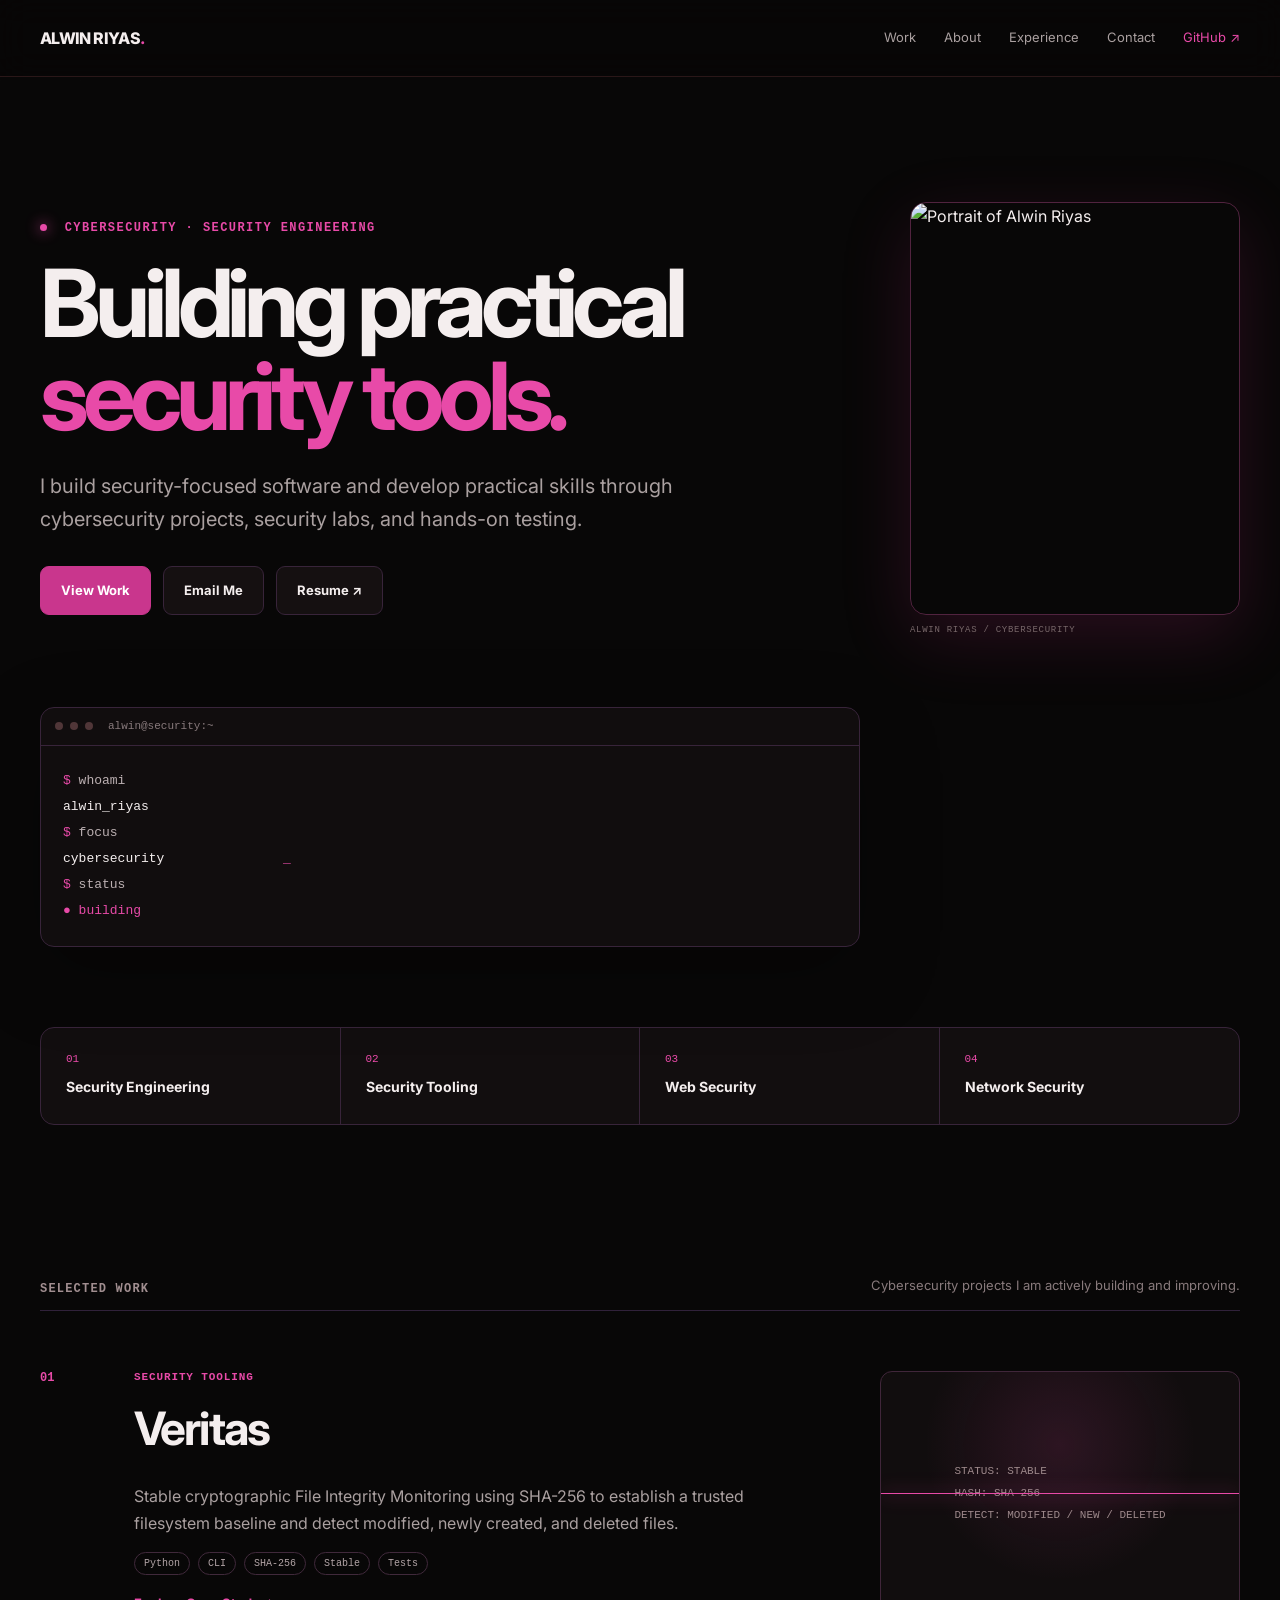
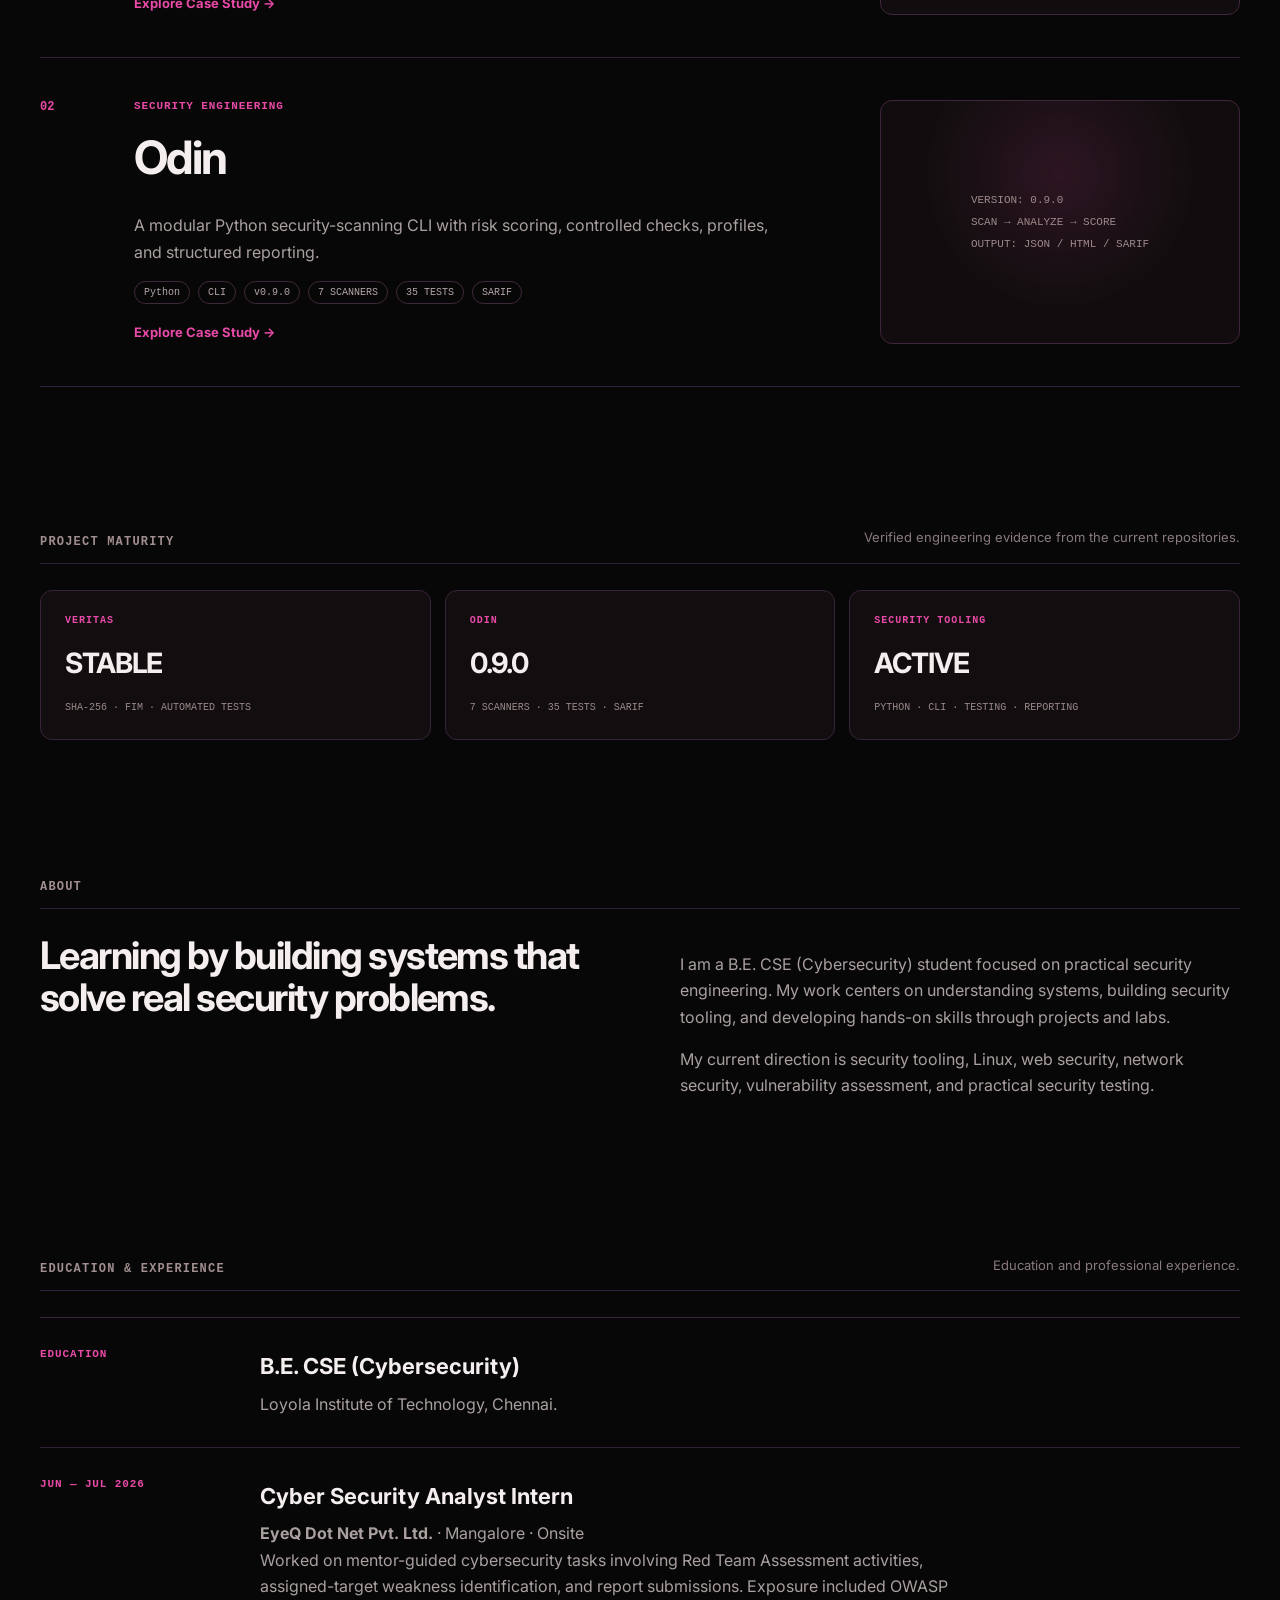
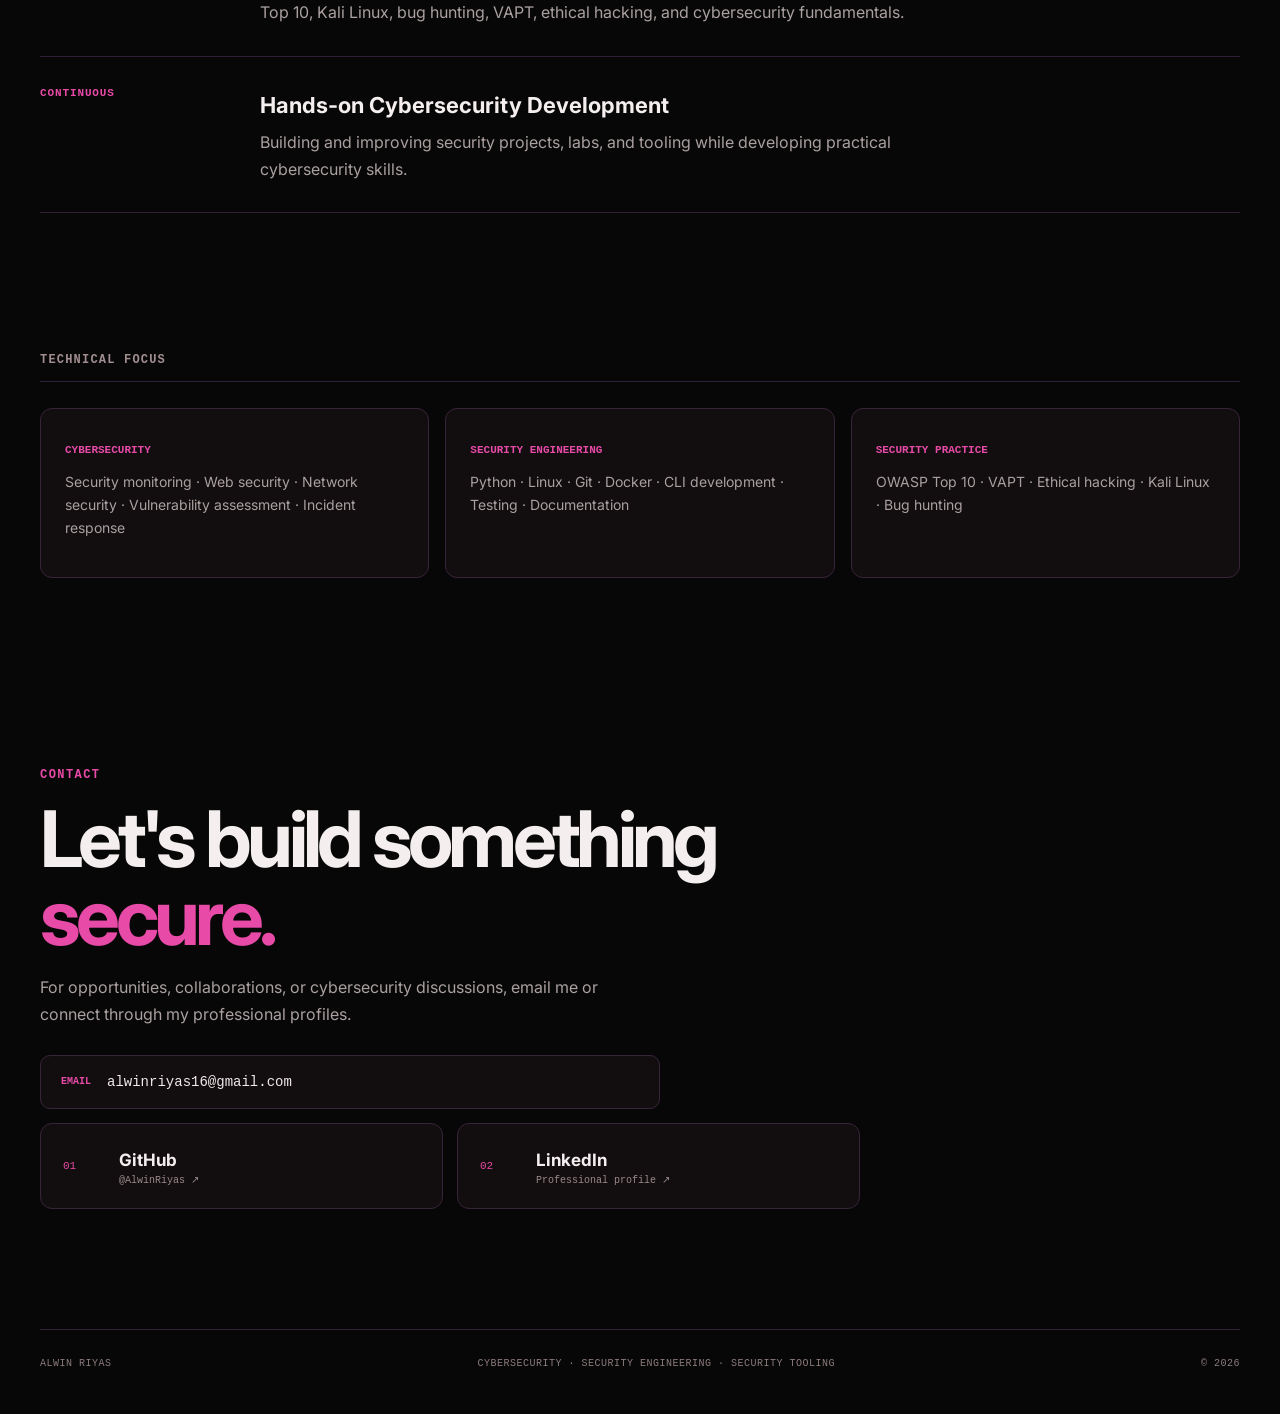
==== commit 45d3d2eb: "site: link homepage resume button to uploaded original PDF" ====
--- a/index.html
+++ b/index.html
@@ -23,7 +23,7 @@
 <div class="eyebrow"><span class="dot"></span> CYBERSECURITY · SECURITY ENGINEERING</div>
 <h1>Building practical<br><em>security tools.</em></h1>
 <p class="hero-copy">I build security-focused software and develop practical skills through cybersecurity projects, security labs, and hands-on testing.</p>
-<div class="actions"><a class="btn primary" href="#work">View Work</a><a class="btn secondary" href="mailto:alwinriyas16@gmail.com">Email Me</a><a class="btn secondary" href="./resume.html">Resume ↗</a></div>
+<div class="actions"><a class="btn primary" href="#work">View Work</a><a class="btn secondary" href="mailto:alwinriyas16@gmail.com">Email Me</a><a class="btn secondary" href="./assets/alwin-resume.pdf" target="_blank" rel="noreferrer">Resume ↗</a></div>
 </div><div class="profile-photo-slot"><img class="profile-photo" src="./assets/profile-alwin.jpg" alt="Portrait of Alwin Riyas"><div class="photo-caption">ALWIN RIYAS / CYBERSECURITY</div></div></div>
 <div class="terminal"><div class="terminal-bar"><span></span><span></span><span></span><small>alwin@security:~</small></div><div class="terminal-body"><span class="prompt">$</span> whoami<br><strong>alwin_riyas</strong><br><span class="prompt">$</span> focus<br><strong data-focus-output>cybersecurity</strong><span class="cursor">_</span><br><span class="prompt">$</span> status<br><strong class="status-online">● building</strong></div></div>
 </section>
--- a/styles.css
+++ b/styles.css
@@ -1 +1 @@
-*{box-sizing:border-box}html{scroll-behavior:smooth}body{margin:0;background:#080707;color:#f4eeee;font-family:Inter,sans-serif;line-height:1.65}body:before{content:"";position:fixed;inset:0;pointer-events:none;opacity:.14;background-image:linear-gradient(rgba(255,255,255,.035) 1px,transparent 1px),linear-gradient(90deg,rgba(255,255,255,.035) 1px,transparent 1px);background-size:80px 80px;mask-image:linear-gradient(to bottom,black,transparent 80%)}a{color:inherit;text-decoration:none}button,a{font:inherit}a:focus-visible,button:focus-visible{outline:2px solid #ef4444;outline-offset:4px}.container{width:min(1200px,calc(100% - 48px));margin:auto}.site-header{position:sticky;top:0;z-index:20;background:rgba(8,7,7,.84);backdrop-filter:blur(16px);border-bottom:1px solid #2a1718}.nav{height:76px;display:flex;align-items:center;gap:36px}.brand{font-weight:800;letter-spacing:-.04em}.brand span,.eyebrow,.project-label{color:#f04444}.nav-links{margin-left:auto;display:flex;align-items:center;gap:28px;font-size:13px;color:#aaa0a0}.nav-links a:hover{color:#fff}.nav-github{color:#f04444!important}.menu{display:none;margin-left:auto;background:none;border:0;color:#fff;font-size:22px;cursor:pointer}.hero,.case-hero{padding:125px 0 80px;position:relative}.hero-layout{display:grid;grid-template-columns:minmax(0,1fr) 330px;gap:70px;align-items:center}.eyebrow{font:600 12px 'JetBrains Mono',monospace;letter-spacing:.12em}.dot{display:inline-block;width:7px;height:7px;border-radius:50%;background:#f04444;box-shadow:0 0 14px #f04444;margin-right:9px}.hero h1{font-size:clamp(54px,8vw,94px);line-height:.98;letter-spacing:-.065em;margin:22px 0 28px;max-width:900px}.hero h1 em,.contact h2 em,.case-hero h1 em{font-style:normal;color:#f04444}.hero-copy{max-width:680px;color:#aaa0a0;font-size:20px}.actions{display:flex;gap:12px;margin-top:30px;flex-wrap:wrap}.btn{padding:13px 20px;border-radius:9px;font-size:13px;font-weight:700;border:1px solid #382426;transition:transform .2s ease,background .2s ease}.btn:hover{transform:translateY(-2px)}.primary{background:#d92f35;color:#fff;border-color:#d92f35}.secondary{background:#151011}.profile-photo-slot{width:100%;max-width:330px}.profile-photo{display:block;width:100%;aspect-ratio:4/5;object-fit:cover;object-position:center 35%;border:1px solid #552326;border-radius:16px;box-shadow:0 22px 70px rgba(150,20,25,.18)}.photo-caption{margin-top:10px;color:#78686a;font:9px 'JetBrains Mono',monospace;letter-spacing:.08em}.terminal{margin-top:72px;border:1px solid #382426;background:#110d0e;border-radius:14px;overflow:hidden;max-width:820px;box-shadow:0 25px 80px rgba(0,0,0,.3)}.terminal-bar{height:38px;border-bottom:1px solid #382426;display:flex;align-items:center;gap:7px;padding:0 14px}.terminal-bar span{width:8px;height:8px;border-radius:50%;background:#503638}.terminal-bar small{margin-left:8px;color:#887a7c;font:11px 'JetBrains Mono',monospace}.terminal-body{padding:22px;font:13px/2 'JetBrains Mono',monospace;color:#bcb0b2}.terminal-body .prompt{color:#f04444}.terminal-body strong{color:#f4eeee;font-weight:500}.terminal-body strong[data-focus-output]{display:inline-block;min-width:220px;transition:opacity .18s,transform .18s}.terminal-body strong[data-focus-output].swap{opacity:0;transform:translateY(4px)}.status-online{color:#f04444!important}.cursor{color:#f04444;animation:blink 1s steps(1) infinite}@keyframes blink{50%{opacity:0}}.focus-strip{display:grid;grid-template-columns:repeat(4,1fr);border:1px solid #382426;background:#120e0f;border-radius:14px;margin-bottom:80px}.focus-strip div{padding:25px;border-right:1px solid #382426;transition:background .2s ease}.focus-strip div:hover{background:#1b1213}.focus-strip div:last-child{border:0}.focus-strip small{display:block;color:#f04444;font:11px 'JetBrains Mono',monospace;margin-bottom:8px}.focus-strip strong{font-size:14px}.section{padding:70px 0}.section-heading{display:flex;justify-content:space-between;align-items:end;margin-bottom:26px;border-bottom:1px solid #302123;padding-bottom:14px}.section-heading span{font:600 12px 'JetBrains Mono',monospace;color:#a18e90;letter-spacing:.1em}.section-heading p{margin:0;color:#887a7c;font-size:13px}.project{display:grid;grid-template-columns:70px 1fr 360px;gap:24px;padding:42px 0;border-bottom:1px solid #302123}.project.featured{padding-top:34px}.project-number{font:600 12px 'JetBrains Mono',monospace;color:#f04444}.project-label{font:600 11px 'JetBrains Mono',monospace;letter-spacing:.08em}.project h2{font-size:46px;letter-spacing:-.04em;margin:8px 0}.project p{color:#aaa0a0;max-width:640px;font-size:16px}.project a{display:inline-block;margin-top:18px;color:#f04444;font-size:13px;font-weight:700}.tags{display:flex;gap:8px;flex-wrap:wrap}.tags span{border:1px solid #40292b;border-radius:99px;padding:5px 9px;color:#b3a5a7;font:10px 'JetBrains Mono',monospace}.project-visual{min-height:210px;border:1px solid #402629;border-radius:12px;background:radial-gradient(circle at 50% 30%,rgba(240,68,68,.13),transparent 55%),#110d0e;display:flex;align-items:center;justify-content:center;padding:24px;position:relative;overflow:hidden}.project-visual code,.case-panel code{font:11px/2 'JetBrains Mono',monospace;color:#9d898b}.scan-line{position:absolute;left:0;right:0;height:1px;background:#f04444;box-shadow:0 0 18px #f04444;animation:scan 3s ease-in-out infinite}@keyframes scan{0%,100%{top:15%}50%{top:85%}}.upcoming-card{display:flex;align-items:center;gap:25px;border:1px dashed #493033;border-radius:14px;padding:28px}.upcoming-card>span{color:#f04444;font:12px 'JetBrains Mono',monospace}.upcoming-card h3{margin:0;font-size:20px}.upcoming-card p{margin:4px 0 0;color:#928184;font-size:13px}.upcoming-card b{margin-left:auto;color:#8b777a;font:10px 'JetBrains Mono',monospace}.evidence-grid{display:grid;grid-template-columns:repeat(3,1fr);gap:14px}.evidence-grid>div{border:1px solid #382426;background:#120e0f;border-radius:12px;padding:24px;min-height:150px;display:flex;flex-direction:column;justify-content:space-between}.evidence-grid span{color:#f04444;font:600 10px 'JetBrains Mono',monospace;letter-spacing:.1em}.evidence-grid strong{font-size:28px;letter-spacing:-.04em}.evidence-grid small{color:#9b898b;font:10px/1.5 'JetBrains Mono',monospace}.about-grid,.case-grid{display:grid;grid-template-columns:1fr 1fr;gap:80px}.about-grid h2,.case-grid h2{font-size:38px;line-height:1.1;letter-spacing:-.04em;margin:0}.about-grid p,.case-grid p{color:#aaa0a0}.focus-grid{display:grid;grid-template-columns:repeat(3,1fr);gap:16px}.focus-grid>div{border:1px solid #382426;border-radius:12px;padding:24px;background:#120e0f}.focus-grid h3{font:600 11px 'JetBrains Mono',monospace;color:#f04444}.focus-grid p{color:#aaa0a0;font-size:14px}.timeline{border-top:1px solid #382426}.timeline article{display:grid;grid-template-columns:190px 1fr;gap:30px;padding:30px 0;border-bottom:1px solid #302123}.timeline article>span{font:600 11px 'JetBrains Mono',monospace;color:#f04444;letter-spacing:.08em}.timeline h3{margin:0 0 6px;font-size:22px}.timeline p{margin:0;color:#aaa0a0;max-width:700px}.contact{padding-top:120px;padding-bottom:120px}.contact h2{font-size:clamp(48px,7vw,78px);line-height:1;letter-spacing:-.06em;margin:18px 0}.contact>p{color:#aaa0a0;max-width:600px}.contact-email{display:flex;align-items:center;gap:16px;margin-top:28px;padding:18px 20px;width:min(100%,620px);border:1px solid #382426;border-radius:10px;background:#120e0f}.contact-email span{color:#f04444;font:600 10px 'JetBrains Mono',monospace}.contact-email a{font:500 14px 'JetBrains Mono',monospace;color:#f0e8e9}.contact-email a:hover{color:#f04444}.social-grid{display:grid;grid-template-columns:repeat(2,1fr);gap:14px;margin-top:14px;max-width:820px}.social-grid a{border:1px solid #382426;background:#120e0f;border-radius:12px;padding:22px;display:grid;grid-template-columns:42px 1fr;column-gap:14px;align-items:center;transition:transform .2s,border-color .2s,background .2s}.social-grid a:hover{transform:translateY(-3px);border-color:#f04444;background:#191112}.social-grid span{grid-row:1/3;color:#f04444;font:11px 'JetBrains Mono',monospace}.social-grid strong{font-size:17px}.social-grid small{color:#9b898b;font:10px 'JetBrains Mono',monospace}.footer{padding:28px 0 42px;border-top:1px solid #302123;display:flex;justify-content:space-between;color:#8b7b7d;font:10px 'JetBrains Mono',monospace;letter-spacing:.05em}.case-hero h1{font-size:clamp(64px,10vw,120px);line-height:.9;letter-spacing:-.07em;margin:22px 0}.case-hero>p{max-width:760px;font-size:22px;color:#aaa0a0}.case-grid{align-items:center}.case-panel{min-height:260px;border:1px solid #382426;border-radius:16px;background:radial-gradient(circle,rgba(240,68,68,.12),transparent 60%),#120e0f;display:flex;align-items:center;justify-content:center;text-align:center}.reveal{opacity:0;transform:translateY(18px);transition:opacity .55s ease,transform .55s ease}.reveal.visible{opacity:1;transform:none}.mobile-open{display:flex!important;position:absolute;top:76px;left:0;right:0;margin:0;padding:20px 24px;background:#100c0d;border-bottom:1px solid #382426;flex-direction:column;align-items:flex-start;gap:18px}@media(max-width:800px){.container{width:min(100% - 32px,680px)}.nav-links{display:none}.menu{display:block}.hero,.case-hero{padding-top:90px}.hero-layout{grid-template-columns:1fr;gap:48px}.profile-photo-slot{max-width:280px;margin:0 auto;order:-1}.hero-copy,.case-hero>p{font-size:17px}.terminal{margin-top:48px}.focus-strip{grid-template-columns:1fr 1fr}.focus-strip div:nth-child(2){border-right:0}.focus-strip div:nth-child(-n+2){border-bottom:1px solid #382426}.project{grid-template-columns:40px 1fr}.project-visual{grid-column:1/-1}.about-grid,.case-grid,.focus-grid,.social-grid,.evidence-grid{grid-template-columns:1fr;gap:24px}.timeline article{grid-template-columns:1fr;gap:8px}.section-heading{display:block}.section-heading p{margin-top:8px}.footer{display:grid;gap:10px}.upcoming-card{align-items:flex-start;flex-wrap:wrap}.upcoming-card b{margin-left:0}.hero h1{font-size:clamp(48px,14vw,72px)}.case-hero h1{font-size:clamp(58px,18vw,90px)}.contact-email{align-items:flex-start;flex-direction:column;gap:7px}}@media(prefers-reduced-motion:reduce){html{scroll-behavior:auto}.btn,.social-grid a,.terminal-body strong[data-focus-output]{transition:none}.cursor,.scan-line{animation:none}.reveal{opacity:1;transform:none;transition:none}}+*{box-sizing:border-box}html{scroll-behavior:smooth}body{margin:0;background:#080707;color:#f4eeee;font-family:Inter,sans-serif;line-height:1.65}body:before{content:"";position:fixed;inset:0;pointer-events:none;opacity:.14;background-image:linear-gradient(rgba(255,255,255,.035) 1px,transparent 1px),linear-gradient(90deg,rgba(255,255,255,.035) 1px,transparent 1px);background-size:80px 80px;mask-image:linear-gradient(to bottom,black,transparent 80%)}a{color:inherit;text-decoration:none}button,a{font:inherit}a:focus-visible,button:focus-visible{outline:2px solid #e84aa8;outline-offset:4px}.container{width:min(1200px,calc(100% - 48px));margin:auto}.site-header{position:sticky;top:0;z-index:20;background:rgba(8,7,7,.84);backdrop-filter:blur(16px);border-bottom:1px solid #2a1718}.nav{height:76px;display:flex;align-items:center;gap:36px}.brand{font-weight:800;letter-spacing:-.04em}.brand span,.eyebrow,.project-label{color:#e84aa8}.nav-links{margin-left:auto;display:flex;align-items:center;gap:28px;font-size:13px;color:#aaa0a0}.nav-links a:hover{color:#fff}.nav-github{color:#e84aa8!important}.menu{display:none;margin-left:auto;background:none;border:0;color:#fff;font-size:22px;cursor:pointer}.hero,.case-hero{padding:125px 0 80px;position:relative}.hero-layout{display:grid;grid-template-columns:minmax(0,1fr) 330px;gap:70px;align-items:center}.eyebrow{font:600 12px 'JetBrains Mono',monospace;letter-spacing:.12em}.dot{display:inline-block;width:7px;height:7px;border-radius:50%;background:#e84aa8;box-shadow:0 0 14px #e84aa8;margin-right:9px}.hero h1{font-size:clamp(54px,8vw,94px);line-height:.98;letter-spacing:-.065em;margin:22px 0 28px;max-width:900px}.hero h1 em,.contact h2 em,.case-hero h1 em{font-style:normal;color:#e84aa8}.hero-copy{max-width:680px;color:#aaa0a0;font-size:20px}.actions{display:flex;gap:12px;margin-top:30px;flex-wrap:wrap}.btn{padding:13px 20px;border-radius:9px;font-size:13px;font-weight:700;border:1px solid #38243a;transition:transform .2s ease,background .2s ease}.btn:hover{transform:translateY(-2px)}.primary{background:#c9368d;color:#fff;border-color:#c9368d}.secondary{background:#151011}.profile-photo-slot{width:100%;max-width:330px}.profile-photo{display:block;width:100%;aspect-ratio:4/5;object-fit:cover;object-position:center 35%;border:1px solid #51233f;border-radius:16px;box-shadow:0 22px 70px rgba(190,45,130,.18)}.photo-caption{margin-top:10px;color:#78686a;font:9px 'JetBrains Mono',monospace;letter-spacing:.08em}.terminal{margin-top:72px;border:1px solid #38243a;background:#110d0e;border-radius:14px;overflow:hidden;max-width:820px;box-shadow:0 25px 80px rgba(0,0,0,.3)}.terminal-bar{height:38px;border-bottom:1px solid #38243a;display:flex;align-items:center;gap:7px;padding:0 14px}.terminal-bar span{width:8px;height:8px;border-radius:50%;background:#503638}.terminal-bar small{margin-left:8px;color:#887a7c;font:11px 'JetBrains Mono',monospace}.terminal-body{padding:22px;font:13px/2 'JetBrains Mono',monospace;color:#bcb0b2}.terminal-body .prompt{color:#e84aa8}.terminal-body strong{color:#f4eeee;font-weight:500}.terminal-body strong[data-focus-output]{display:inline-block;min-width:220px;transition:opacity .18s,transform .18s}.terminal-body strong[data-focus-output].swap{opacity:0;transform:translateY(4px)}.status-online{color:#e84aa8!important}.cursor{color:#e84aa8;animation:blink 1s steps(1) infinite}@keyframes blink{50%{opacity:0}}.focus-strip{display:grid;grid-template-columns:repeat(4,1fr);border:1px solid #38243a;background:#120e0f;border-radius:14px;margin-bottom:80px}.focus-strip div{padding:25px;border-right:1px solid #38243a;transition:background .2s ease}.focus-strip div:hover{background:#1b1213}.focus-strip div:last-child{border:0}.focus-strip small{display:block;color:#e84aa8;font:11px 'JetBrains Mono',monospace;margin-bottom:8px}.focus-strip strong{font-size:14px}.section{padding:70px 0}.section-heading{display:flex;justify-content:space-between;align-items:end;margin-bottom:26px;border-bottom:1px solid #30213a;padding-bottom:14px}.section-heading span{font:600 12px 'JetBrains Mono',monospace;color:#a18e90;letter-spacing:.1em}.section-heading p{margin:0;color:#887a7c;font-size:13px}.project{display:grid;grid-template-columns:70px 1fr 360px;gap:24px;padding:42px 0;border-bottom:1px solid #30213a}.project.featured{padding-top:34px}.project-number{font:600 12px 'JetBrains Mono',monospace;color:#e84aa8}.project-label{font:600 11px 'JetBrains Mono',monospace;letter-spacing:.08em}.project h2{font-size:46px;letter-spacing:-.04em;margin:8px 0}.project p{color:#aaa0a0;max-width:640px;font-size:16px}.project a{display:inline-block;margin-top:18px;color:#e84aa8;font-size:13px;font-weight:700}.tags{display:flex;gap:8px;flex-wrap:wrap}.tags span{border:1px solid #40293b;border-radius:99px;padding:5px 9px;color:#b3a5a7;font:10px 'JetBrains Mono',monospace}.project-visual{min-height:210px;border:1px solid #40263a;border-radius:12px;background:radial-gradient(circle at 50% 30%,rgba(232,74,168,.13),transparent 55%),#110d0e;display:flex;align-items:center;justify-content:center;padding:24px;position:relative;overflow:hidden}.project-visual code,.case-panel code{font:11px/2 'JetBrains Mono',monospace;color:#9d898b}.scan-line{position:absolute;left:0;right:0;height:1px;background:#e84aa8;box-shadow:0 0 18px #e84aa8;animation:scan 3s ease-in-out infinite}@keyframes scan{0%,100%{top:15%}50%{top:85%}}.upcoming-card{display:flex;align-items:center;gap:25px;border:1px dashed #493044;border-radius:14px;padding:28px}.upcoming-card>span{color:#e84aa8;font:12px 'JetBrains Mono',monospace}.upcoming-card h3{margin:0;font-size:20px}.upcoming-card p{margin:4px 0 0;color:#928184;font-size:13px}.upcoming-card b{margin-left:auto;color:#8b777a;font:10px 'JetBrains Mono',monospace}.evidence-grid{display:grid;grid-template-columns:repeat(3,1fr);gap:14px}.evidence-grid>div{border:1px solid #38243a;background:#120e0f;border-radius:12px;padding:24px;min-height:150px;display:flex;flex-direction:column;justify-content:space-between}.evidence-grid span{color:#e84aa8;font:600 10px 'JetBrains Mono',monospace;letter-spacing:.1em}.evidence-grid strong{font-size:28px;letter-spacing:-.04em}.evidence-grid small{color:#9b898b;font:10px/1.5 'JetBrains Mono',monospace}.about-grid,.case-grid{display:grid;grid-template-columns:1fr 1fr;gap:80px}.about-grid h2,.case-grid h2{font-size:38px;line-height:1.1;letter-spacing:-.04em;margin:0}.about-grid p,.case-grid p{color:#aaa0a0}.focus-grid{display:grid;grid-template-columns:repeat(3,1fr);gap:16px}.focus-grid>div{border:1px solid #38243a;border-radius:12px;padding:24px;background:#120e0f}.focus-grid h3{font:600 11px 'JetBrains Mono',monospace;color:#e84aa8}.focus-grid p{color:#aaa0a0;font-size:14px}.timeline{border-top:1px solid #38243a}.timeline article{display:grid;grid-template-columns:190px 1fr;gap:30px;padding:30px 0;border-bottom:1px solid #30213a}.timeline article>span{font:600 11px 'JetBrains Mono',monospace;color:#e84aa8;letter-spacing:.08em}.timeline h3{margin:0 0 6px;font-size:22px}.timeline p{margin:0;color:#aaa0a0;max-width:700px}.contact{padding-top:120px;padding-bottom:120px}.contact h2{font-size:clamp(48px,7vw,78px);line-height:1;letter-spacing:-.06em;margin:18px 0}.contact>p{color:#aaa0a0;max-width:600px}.contact-email{display:flex;align-items:center;gap:16px;margin-top:28px;padding:18px 20px;width:min(100%,620px);border:1px solid #38243a;border-radius:10px;background:#120e0f}.contact-email span{color:#e84aa8;font:600 10px 'JetBrains Mono',monospace}.contact-email a{font:500 14px 'JetBrains Mono',monospace;color:#f0e8e9}.contact-email a:hover{color:#e84aa8}.social-grid{display:grid;grid-template-columns:repeat(2,1fr);gap:14px;margin-top:14px;max-width:820px}.social-grid a{border:1px solid #38243a;background:#120e0f;border-radius:12px;padding:22px;display:grid;grid-template-columns:42px 1fr;column-gap:14px;align-items:center;transition:transform .2s,border-color .2s,background .2s}.social-grid a:hover{transform:translateY(-3px);border-color:#e84aa8;background:#191112}.social-grid span{grid-row:1/3;color:#e84aa8;font:11px 'JetBrains Mono',monospace}.social-grid strong{font-size:17px}.social-grid small{color:#9b898b;font:10px 'JetBrains Mono',monospace}.footer{padding:28px 0 42px;border-top:1px solid #30213a;display:flex;justify-content:space-between;color:#8b7b7d;font:10px 'JetBrains Mono',monospace;letter-spacing:.05em}.case-hero h1{font-size:clamp(64px,10vw,120px);line-height:.9;letter-spacing:-.07em;margin:22px 0}.case-hero>p{max-width:760px;font-size:22px;color:#aaa0a0}.case-grid{align-items:center}.case-panel{min-height:260px;border:1px solid #38243a;border-radius:16px;background:radial-gradient(circle,rgba(232,74,168,.12),transparent 60%),#120e0f;display:flex;align-items:center;justify-content:center;text-align:center}.reveal{opacity:0;transform:translateY(18px);transition:opacity .55s ease,transform .55s ease}.reveal.visible{opacity:1;transform:none}.mobile-open{display:flex!important;position:absolute;top:76px;left:0;right:0;margin:0;padding:20px 24px;background:#100c0d;border-bottom:1px solid #38243a;flex-direction:column;align-items:flex-start;gap:18px}@media(max-width:800px){.container{width:min(100% - 32px,680px)}.nav-links{display:none}.menu{display:block}.hero,.case-hero{padding-top:90px}.hero-layout{grid-template-columns:1fr;gap:48px}.profile-photo-slot{max-width:280px;margin:0 auto;order:-1}.hero-copy,.case-hero>p{font-size:17px}.terminal{margin-top:48px}.focus-strip{grid-template-columns:1fr 1fr}.focus-strip div:nth-child(2){border-right:0}.focus-strip div:nth-child(-n+2){border-bottom:1px solid #38243a}.project{grid-template-columns:40px 1fr}.project-visual{grid-column:1/-1}.about-grid,.case-grid,.focus-grid,.social-grid,.evidence-grid{grid-template-columns:1fr;gap:24px}.timeline article{grid-template-columns:1fr;gap:8px}.section-heading{display:block}.section-heading p{margin-top:8px}.footer{display:grid;gap:10px}.upcoming-card{align-items:flex-start;flex-wrap:wrap}.upcoming-card b{margin-left:0}.hero h1{font-size:clamp(48px,14vw,72px)}.case-hero h1{font-size:clamp(58px,18vw,90px)}.contact-email{align-items:flex-start;flex-direction:column;gap:7px}}@media(prefers-reduced-motion:reduce){html{scroll-behavior:auto}.btn,.social-grid a,.terminal-body strong[data-focus-output]{transition:none}.cursor,.scan-line{animation:none}.reveal{opacity:1;transform:none;transition:none}}
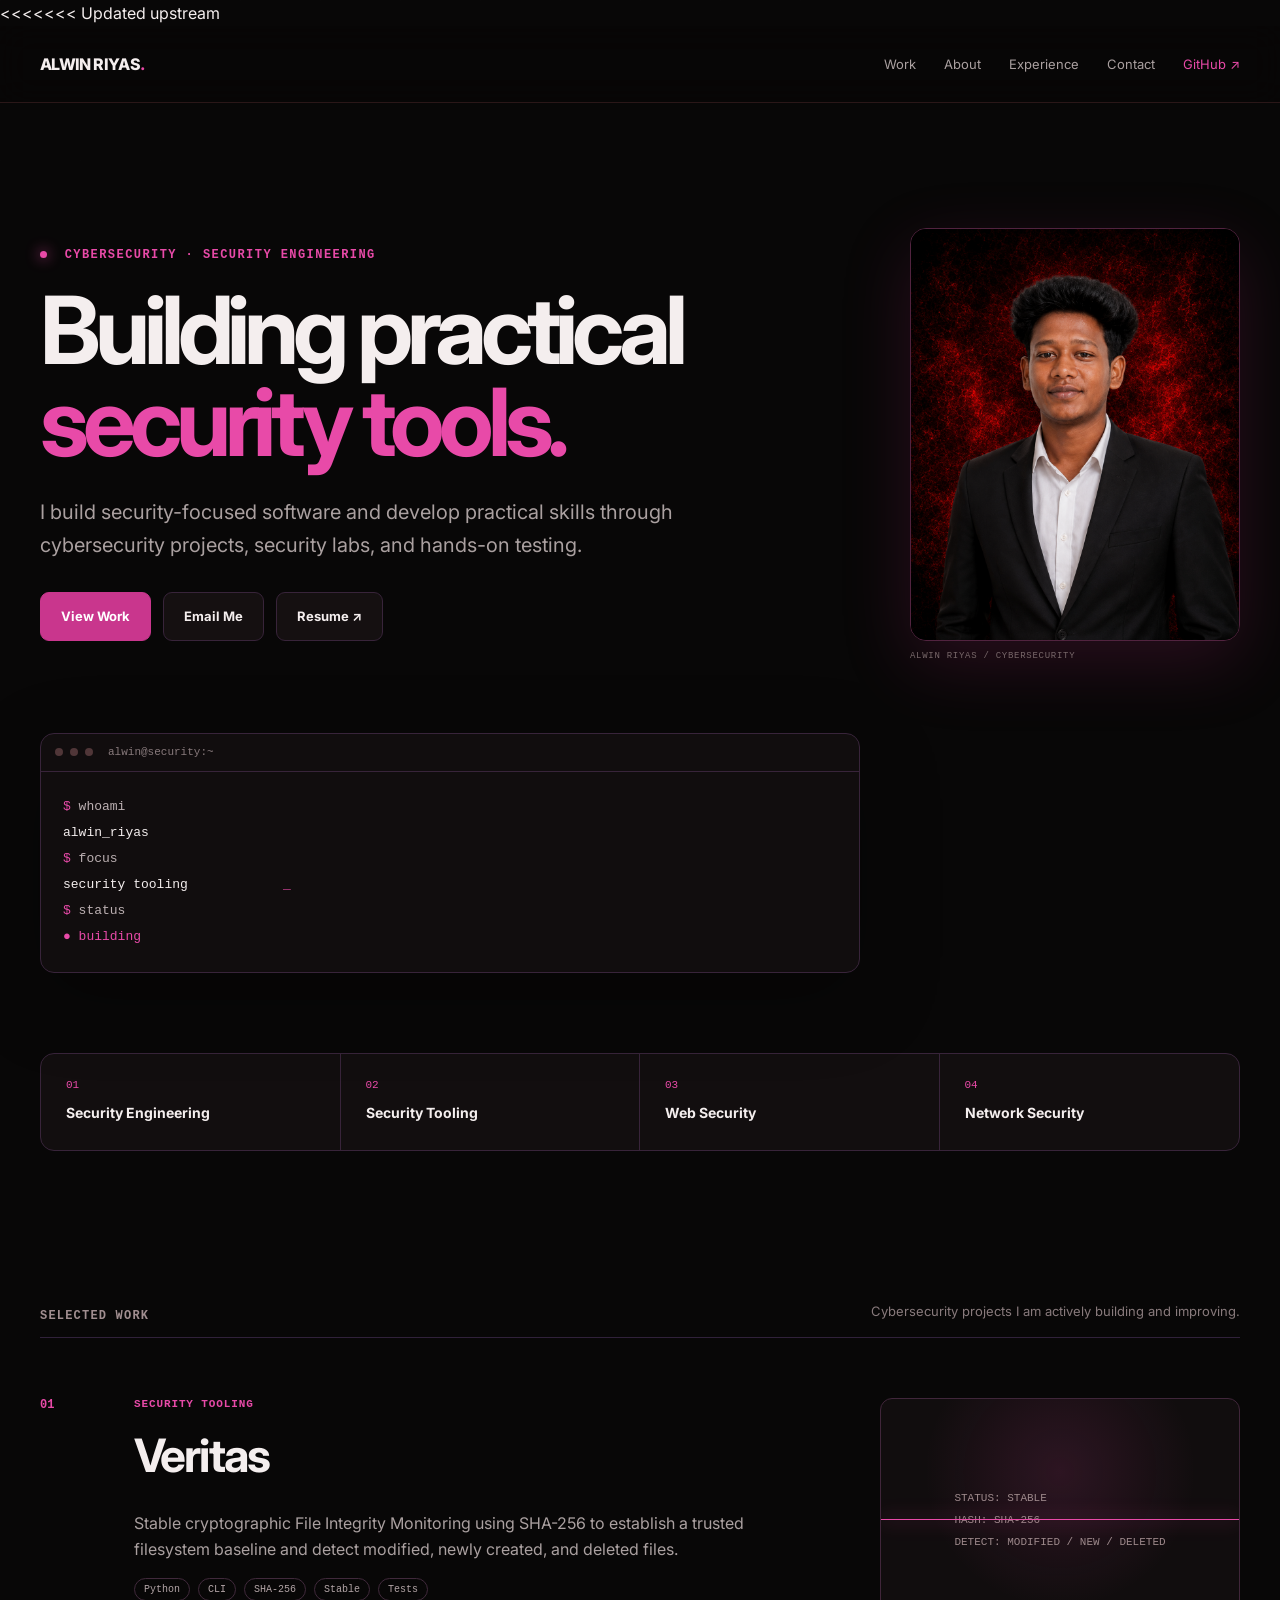
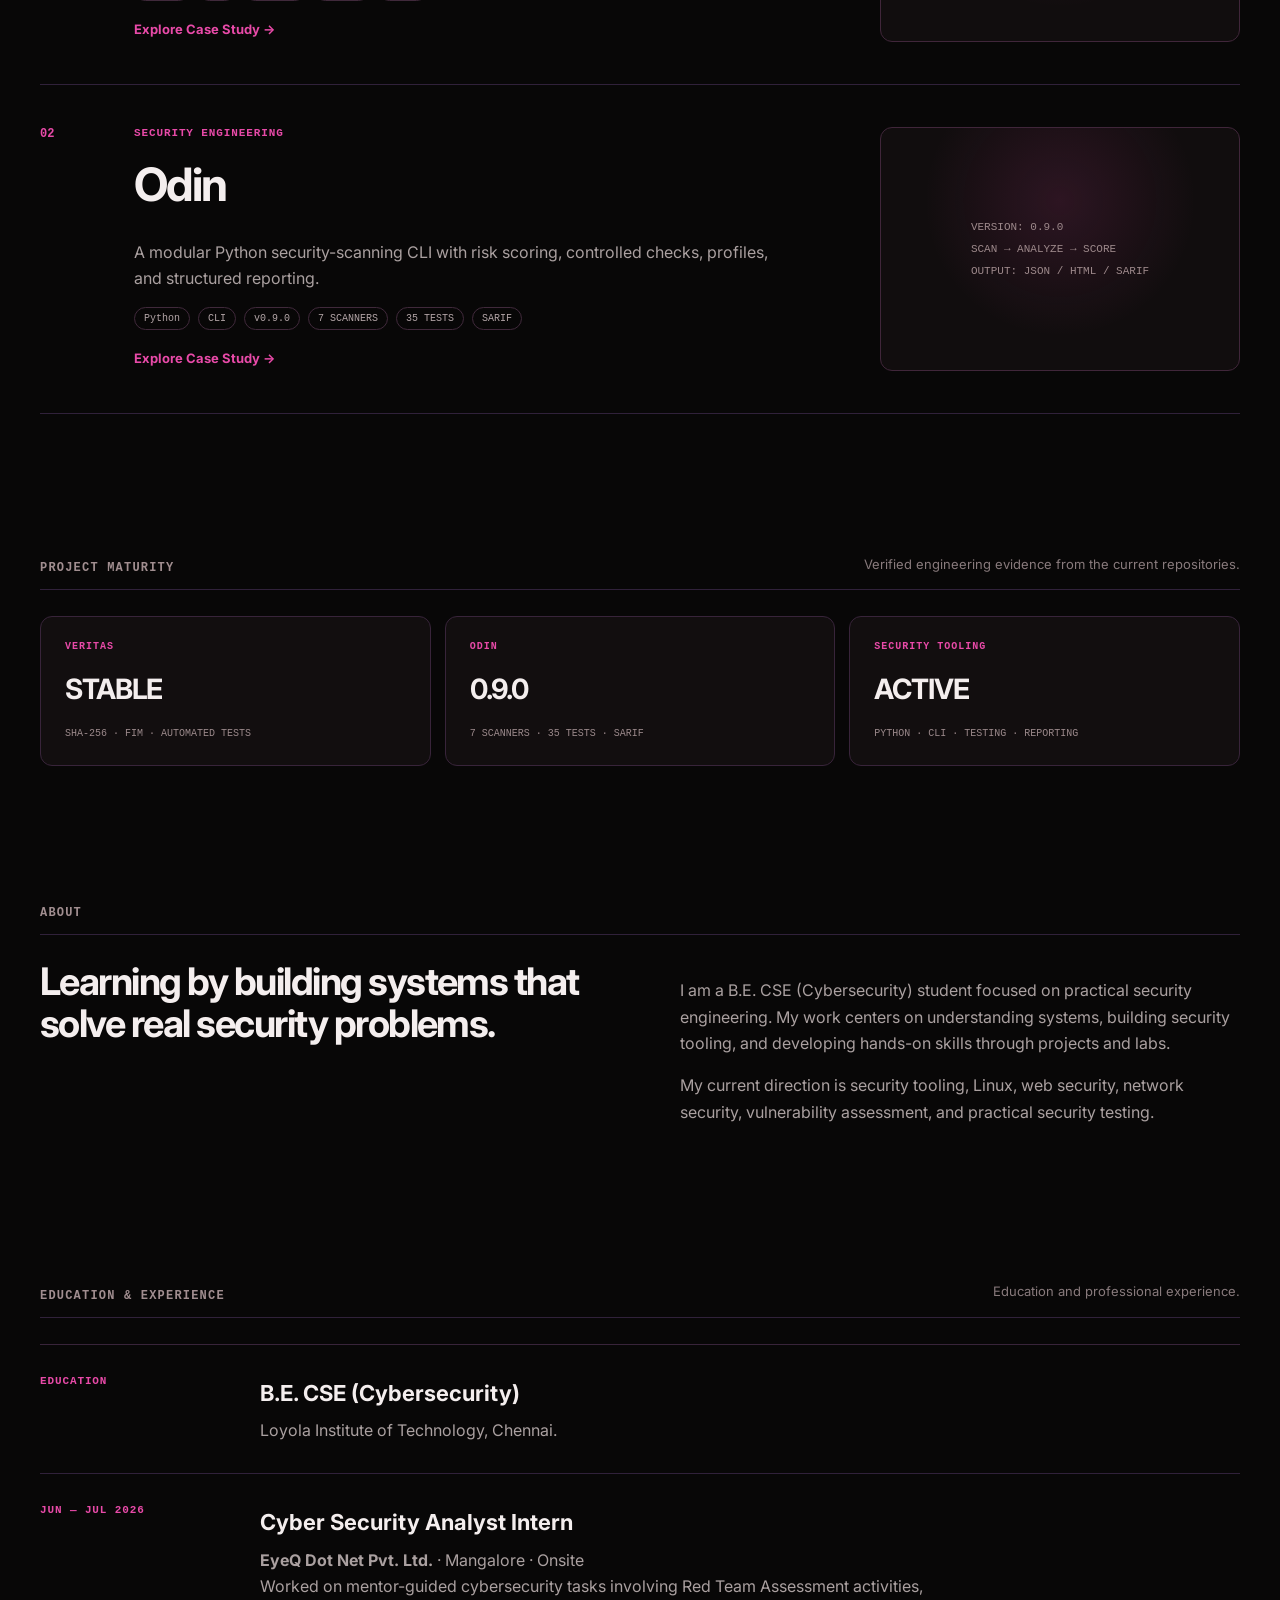
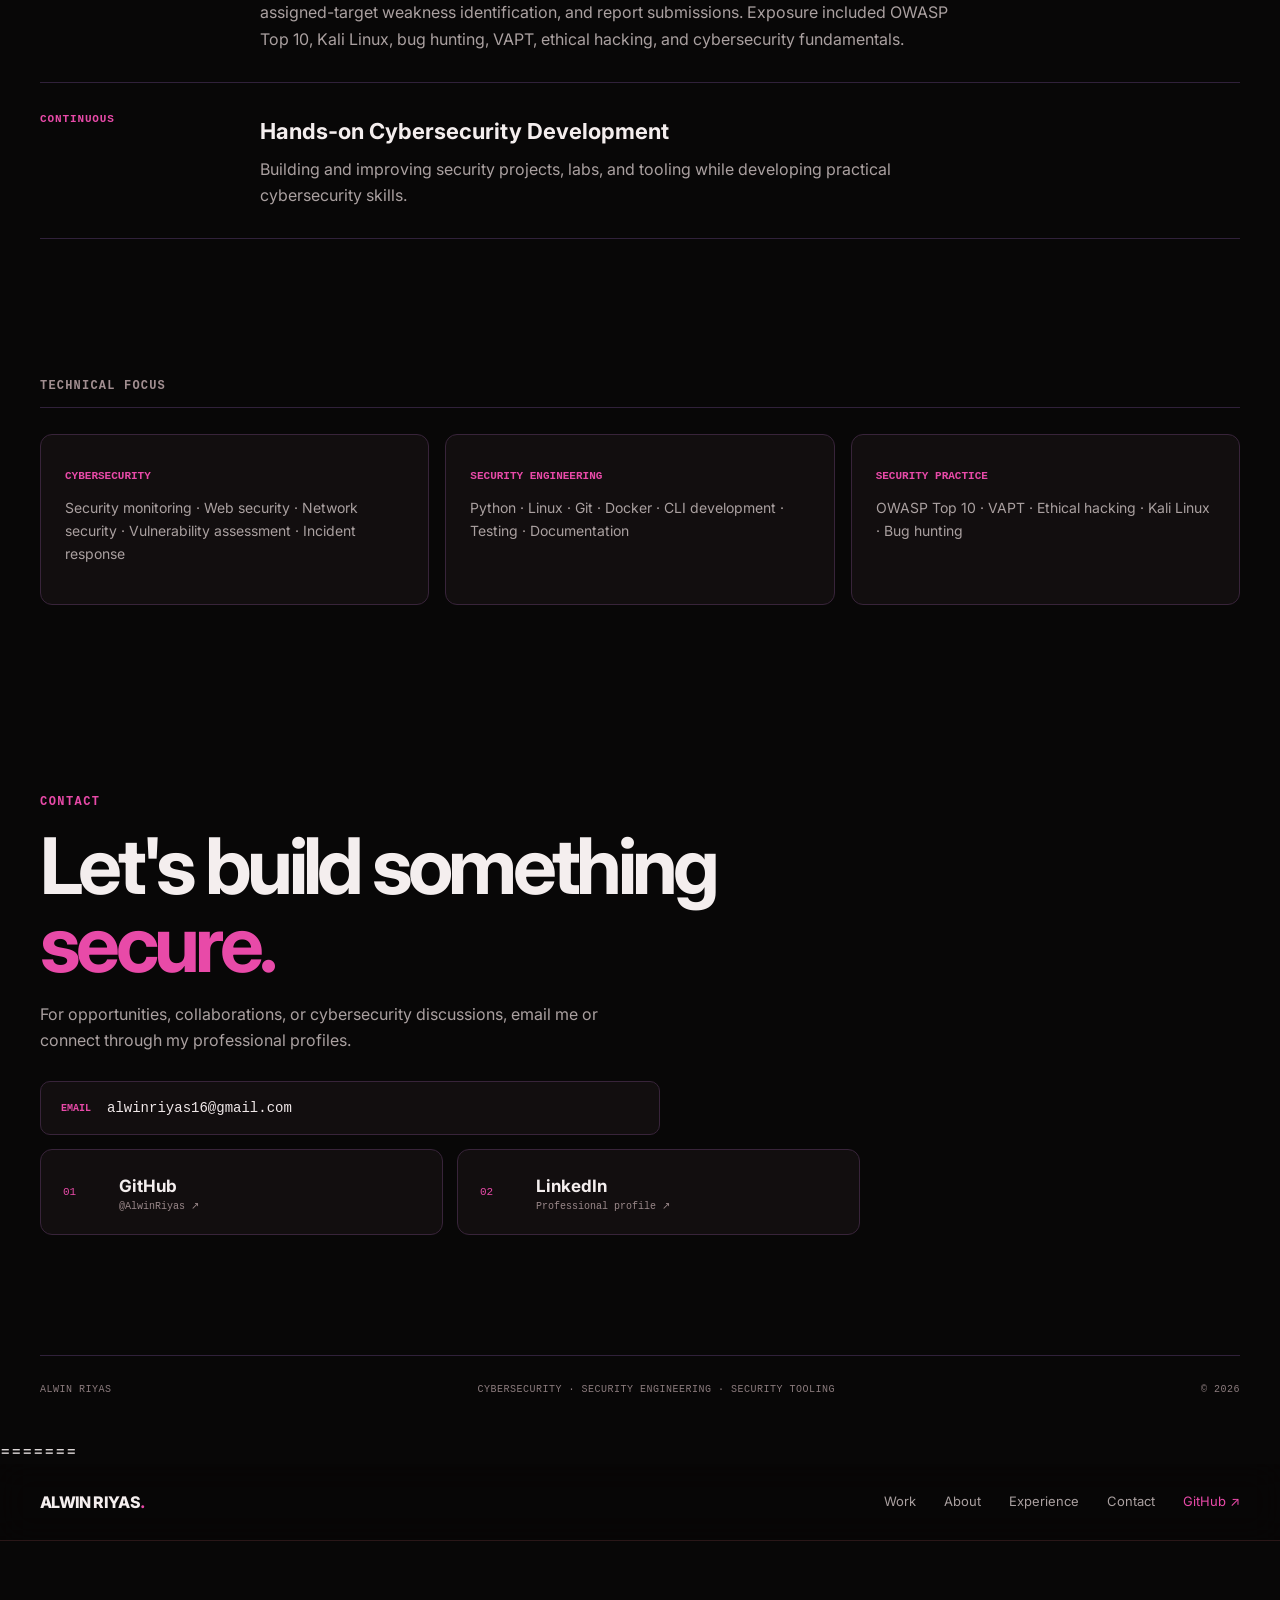
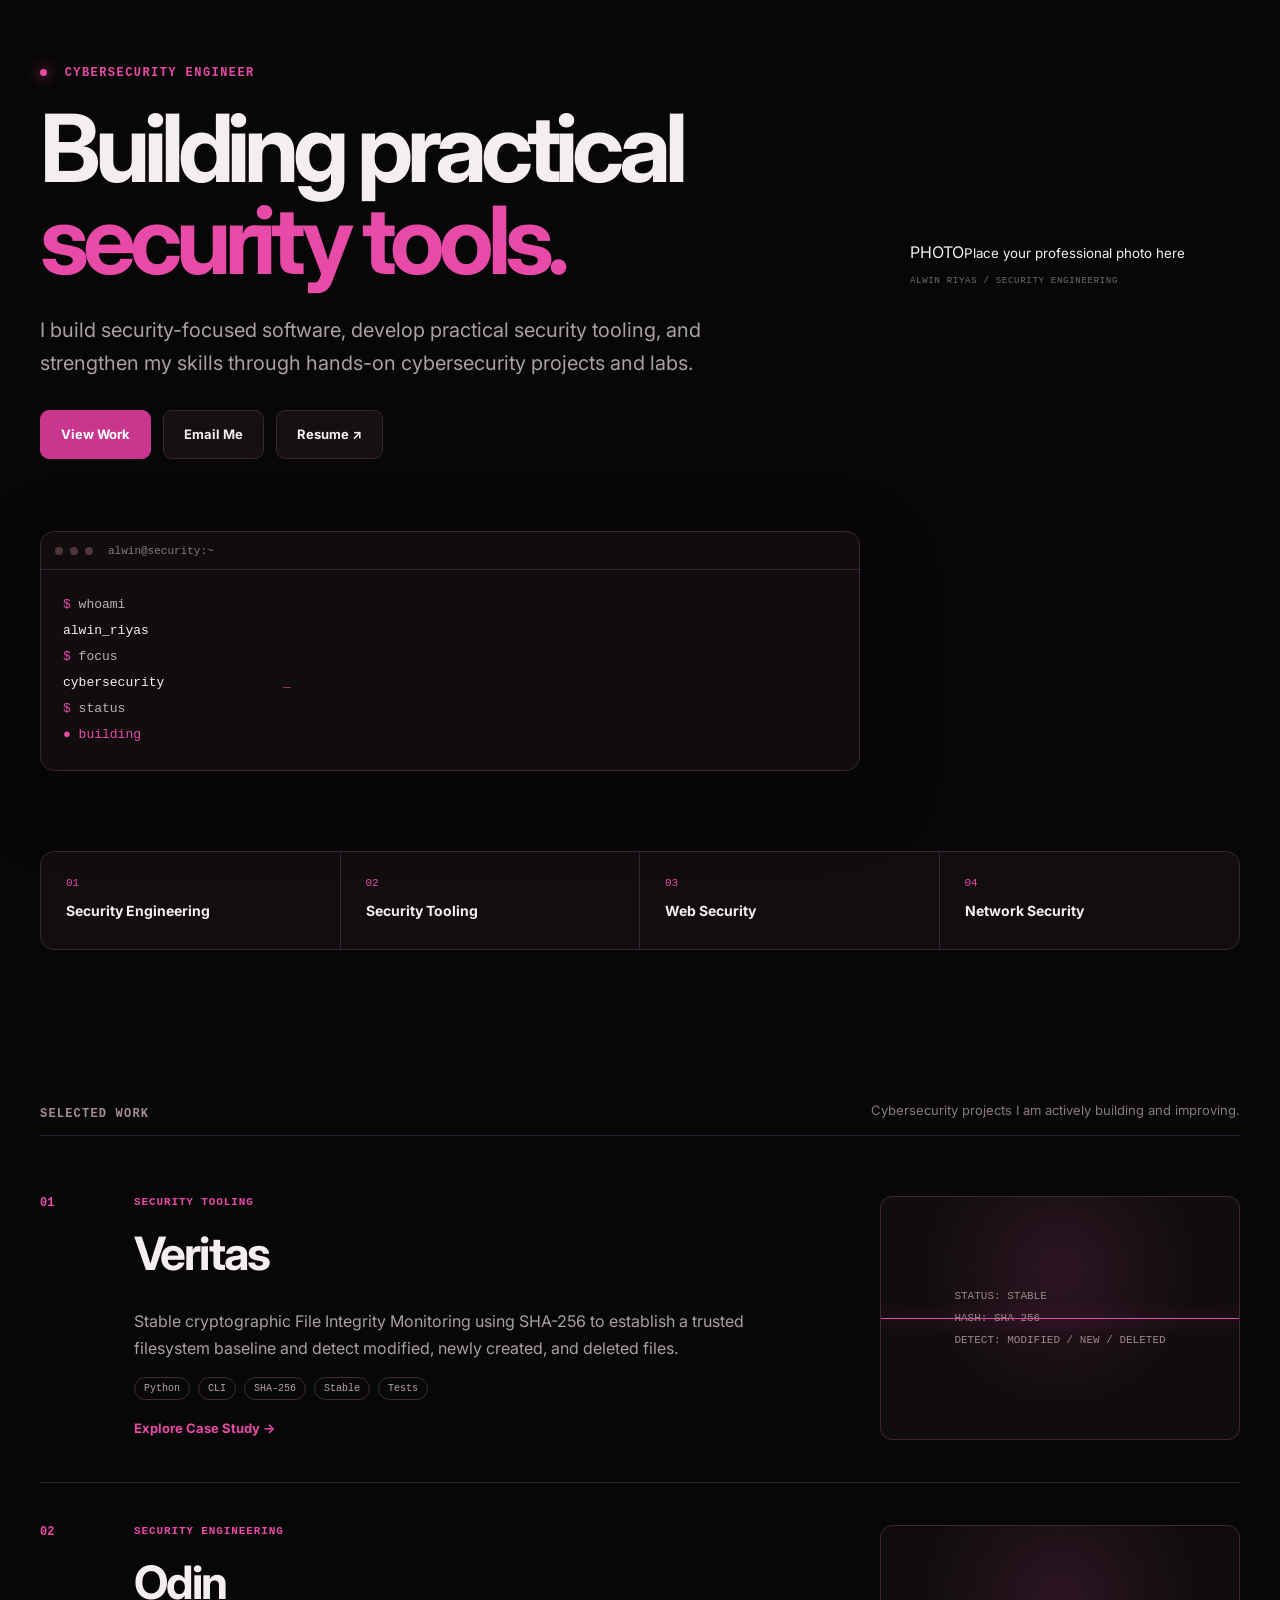
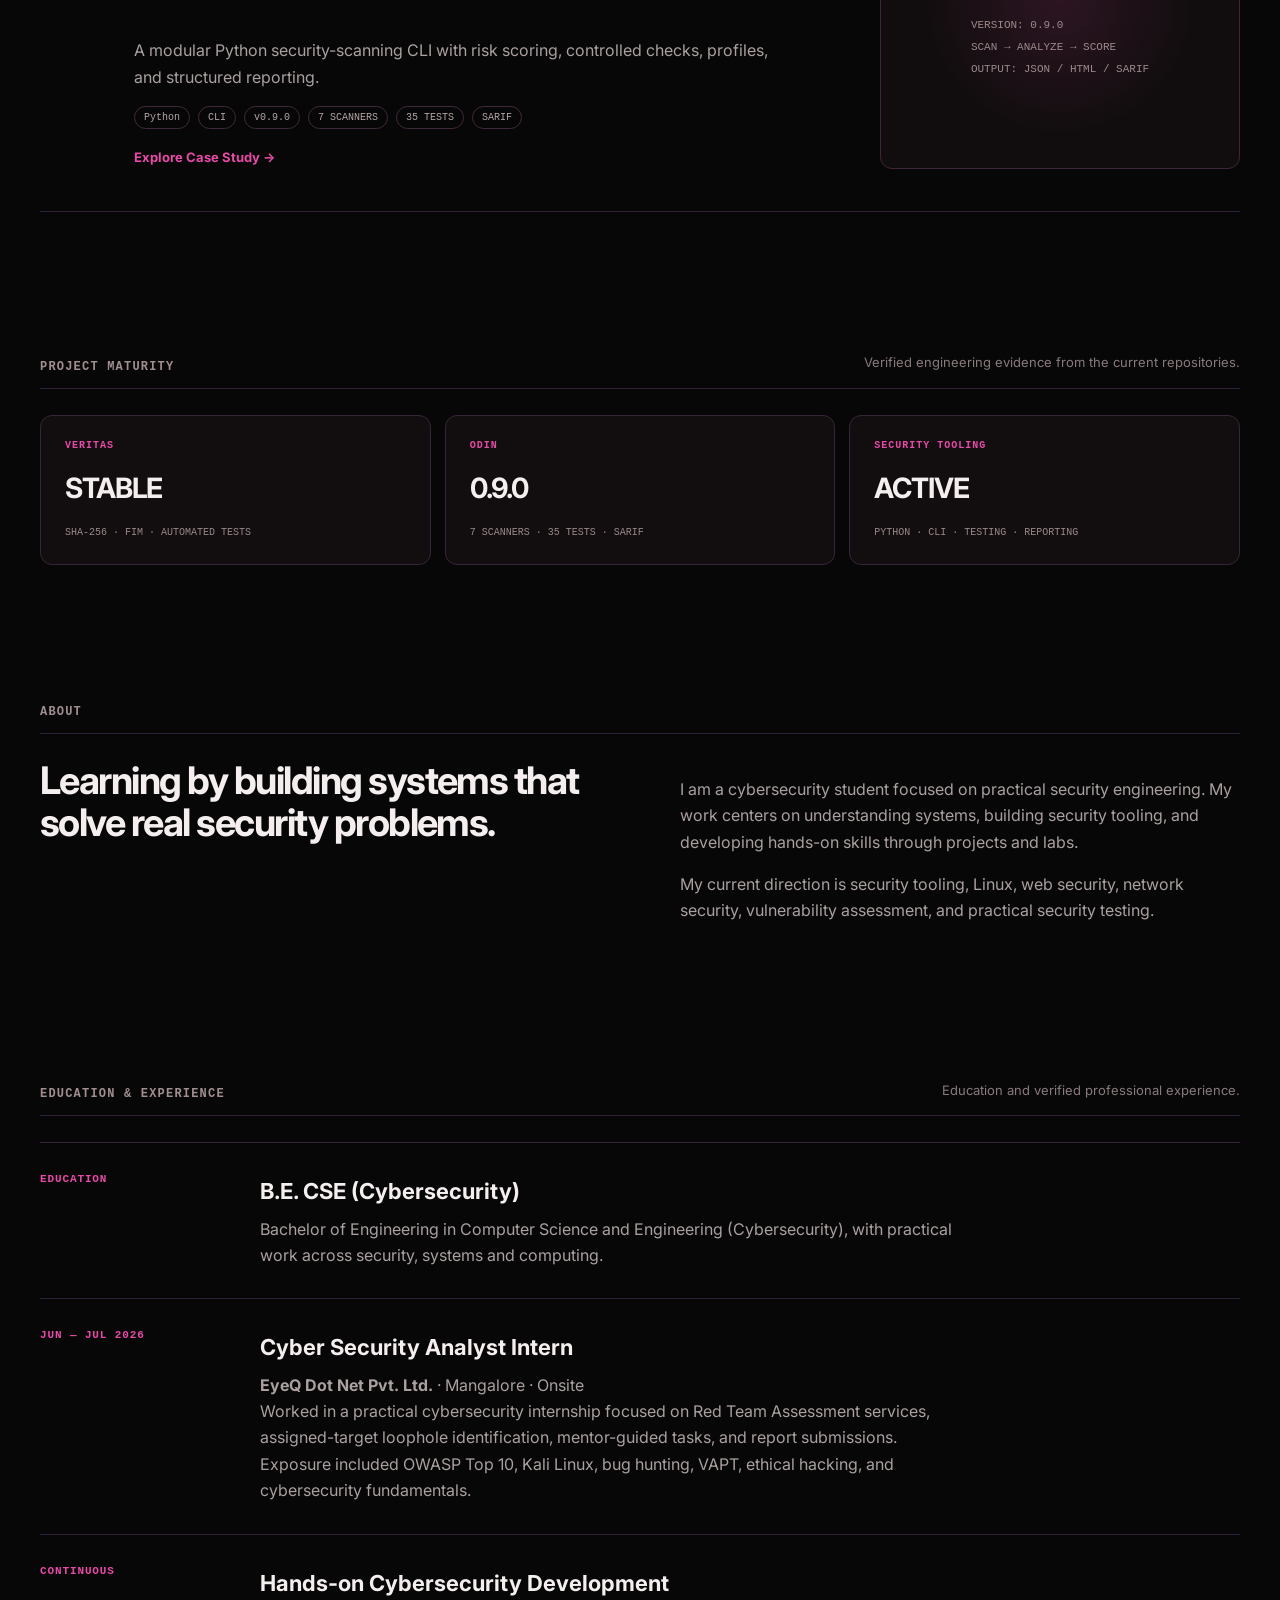
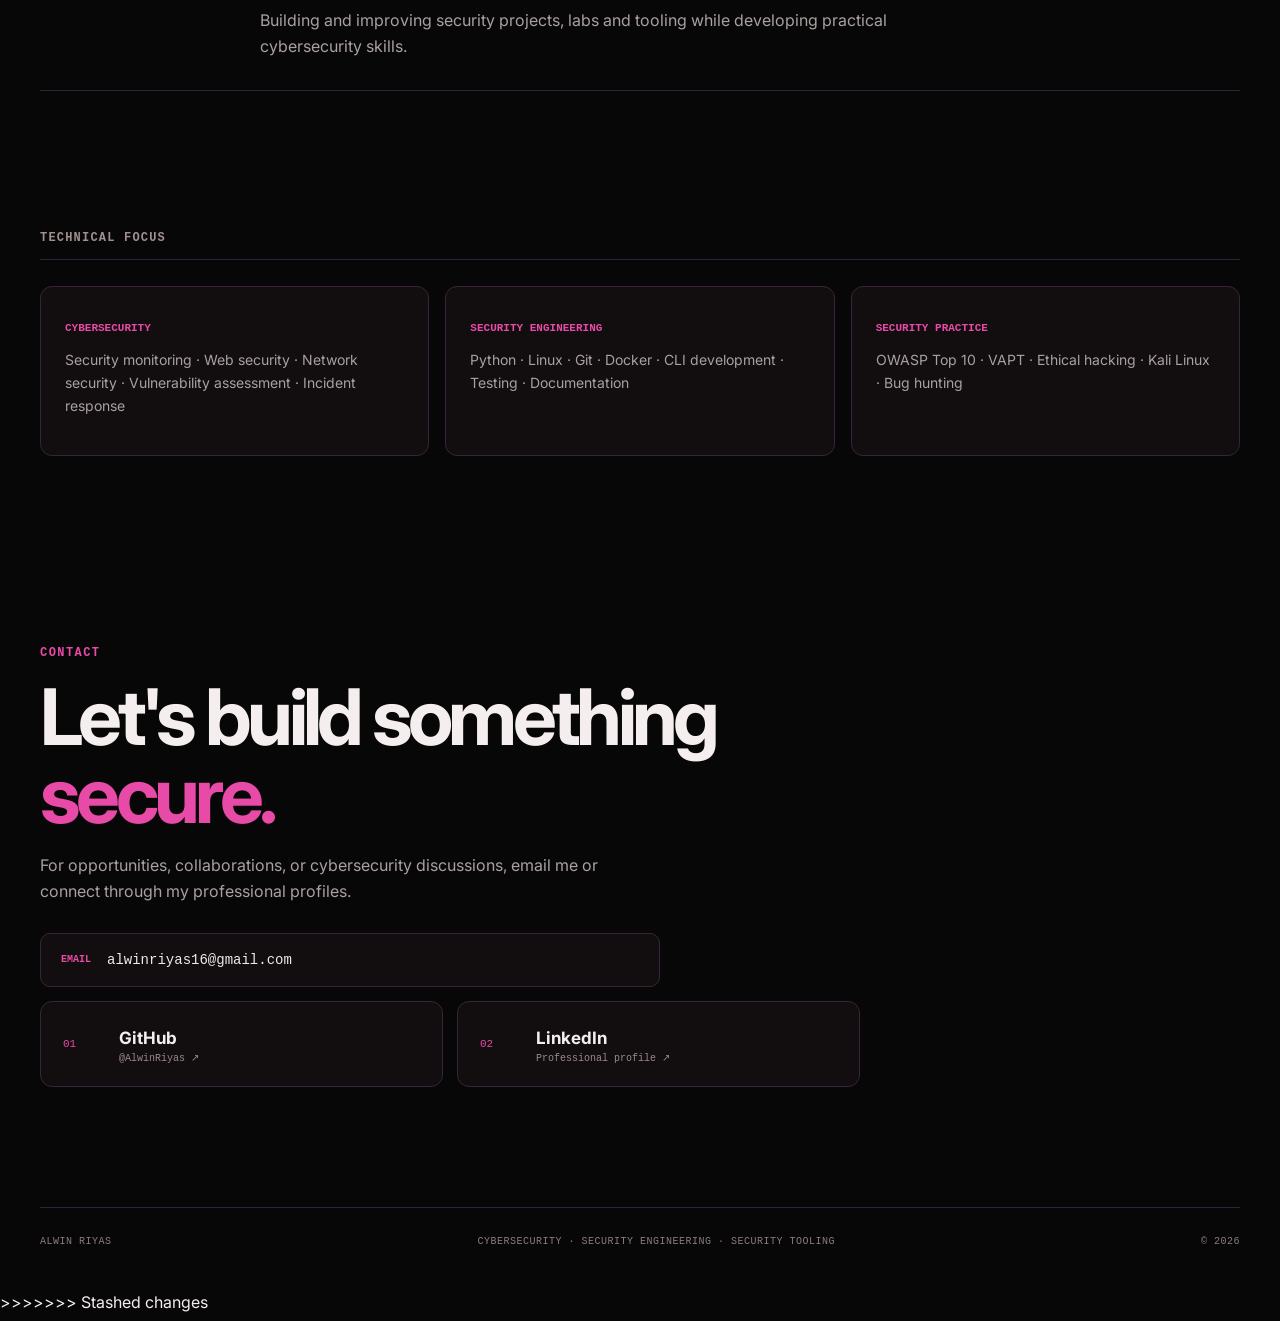
==== commit 4248408b: "Add portfolio profile photo and original resume" ====
--- a/index.html
+++ b/index.html
@@ -1,5 +1,6 @@
 <!doctype html>
 <html lang="en">
+<<<<<<< Updated upstream
 <head>
 <meta charset="UTF-8"><meta name="viewport" content="width=device-width,initial-scale=1">
 <meta name="description" content="Alwin Riyas — Cybersecurity student building practical security tools and security-focused systems.">
@@ -23,8 +24,8 @@
 <div class="eyebrow"><span class="dot"></span> CYBERSECURITY · SECURITY ENGINEERING</div>
 <h1>Building practical<br><em>security tools.</em></h1>
 <p class="hero-copy">I build security-focused software and develop practical skills through cybersecurity projects, security labs, and hands-on testing.</p>
-<div class="actions"><a class="btn primary" href="#work">View Work</a><a class="btn secondary" href="mailto:alwinriyas16@gmail.com">Email Me</a><a class="btn secondary" href="./assets/alwin-resume.pdf" target="_blank" rel="noreferrer">Resume ↗</a></div>
-</div><div class="profile-photo-slot"><img class="profile-photo" src="./assets/profile-alwin.jpg" alt="Portrait of Alwin Riyas"><div class="photo-caption">ALWIN RIYAS / CYBERSECURITY</div></div></div>
+<div class="actions"><a class="btn primary" href="#work">View Work</a><a class="btn secondary" href="mailto:alwinriyas16@gmail.com">Email Me</a><a class="btn secondary" href="./alwin-resume.pdf" target="_blank" rel="noreferrer">Resume ↗</a></div>
+</div><div class="profile-photo-slot"><img class="profile-photo" src="./profile-alwin.jpg" alt="Portrait of Alwin Riyas"><div class="photo-caption">ALWIN RIYAS / CYBERSECURITY</div></div></div>
 <div class="terminal"><div class="terminal-bar"><span></span><span></span><span></span><small>alwin@security:~</small></div><div class="terminal-body"><span class="prompt">$</span> whoami<br><strong>alwin_riyas</strong><br><span class="prompt">$</span> focus<br><strong data-focus-output>cybersecurity</strong><span class="cursor">_</span><br><span class="prompt">$</span> status<br><strong class="status-online">● building</strong></div></div>
 </section>
 <section id="focus" class="focus-strip container"><div><small>01</small><strong>Security Engineering</strong></div><div><small>02</small><strong>Security Tooling</strong></div><div><small>03</small><strong>Web Security</strong></div><div><small>04</small><strong>Network Security</strong></div></section>
@@ -40,4 +41,203 @@
 <article><span>CONTINUOUS</span><div><h3>Hands-on Cybersecurity Development</h3><p>Building and improving security projects, labs, and tooling while developing practical cybersecurity skills.</p></div></article></div></section>
 <section class="section container"><div class="section-heading"><span>TECHNICAL FOCUS</span></div><div class="focus-grid"><div><h3>CYBERSECURITY</h3><p>Security monitoring · Web security · Network security · Vulnerability assessment · Incident response</p></div><div><h3>SECURITY ENGINEERING</h3><p>Python · Linux · Git · Docker · CLI development · Testing · Documentation</p></div><div><h3>SECURITY PRACTICE</h3><p>OWASP Top 10 · VAPT · Ethical hacking · Kali Linux · Bug hunting</p></div></div></section>
 <section id="contact" class="section contact container"><div class="eyebrow">CONTACT</div><h2>Let's build something<br><em>secure.</em></h2><p>For opportunities, collaborations, or cybersecurity discussions, email me or connect through my professional profiles.</p><div class="contact-email"><span>EMAIL</span><a href="mailto:alwinriyas16@gmail.com">alwinriyas16@gmail.com</a></div><div class="social-grid"><a href="https://github.com/AlwinRiyas" target="_blank" rel="noreferrer"><span>01</span><strong>GitHub</strong><small>@AlwinRiyas ↗</small></a><a href="https://www.linkedin.com/in/alwinriyas" target="_blank" rel="noreferrer"><span>02</span><strong>LinkedIn</strong><small>Professional profile ↗</small></a></div></section>
-</main><footer class="footer container"><span>ALWIN RIYAS</span><span>CYBERSECURITY · SECURITY ENGINEERING · SECURITY TOOLING</span><span>© 2026</span></footer><script src="./script.js"></script></body></html>+</main><footer class="footer container"><span>ALWIN RIYAS</span><span>CYBERSECURITY · SECURITY ENGINEERING · SECURITY TOOLING</span><span>© 2026</span></footer><script src="./script.js"></script></body></html>
+=======
+
+<head>
+    <meta charset="UTF-8">
+    <meta name="viewport" content="width=device-width,initial-scale=1">
+    <meta name="description"
+        content="Alwin Riyas — Cybersecurity Engineer building practical security tools and security-focused systems.">
+    <meta name="author" content="Alwin Riyas">
+    <meta name="robots" content="index,follow">
+    <meta property="og:type" content="website">
+    <meta property="og:title" content="Alwin Riyas — Cybersecurity Engineer">
+    <meta property="og:description"
+        content="Cybersecurity portfolio focused on security engineering, security tooling, and practical defensive and offensive security.">
+    <meta property="og:url" content="https://alwinriyas.github.io/alwin/">
+    <meta property="og:site_name" content="Alwin Riyas">
+    <meta name="twitter:card" content="summary">
+    <meta name="twitter:title" content="Alwin Riyas — Cybersecurity Engineer">
+    <meta name="twitter:description"
+        content="Cybersecurity portfolio focused on security engineering and security tooling.">
+    <link rel="canonical" href="https://alwinriyas.github.io/alwin/">
+    <link rel="manifest" href="./site.webmanifest">
+    <title>Alwin Riyas — Cybersecurity Engineer</title>
+    <link rel="preconnect" href="https://fonts.googleapis.com">
+    <link rel="preconnect" href="https://fonts.gstatic.com" crossorigin>
+    <link href="https://fonts.googleapis.com/css2?family=Inter:wght@400;500;600;700;800&display=swap" rel="stylesheet">
+    <link rel="stylesheet" href="./styles.css">
+</head>
+
+<body>
+    <header class="site-header">
+        <nav class="nav container" aria-label="Main navigation"><a class="brand" href="#top">ALWIN
+                RIYAS<span>.</span></a>
+            <div class="nav-links"><a href="#work">Work</a><a href="#about">About</a><a
+                    href="#experience">Experience</a><a href="#contact">Contact</a><a class="nav-github"
+                    href="https://github.com/AlwinRiyas" target="_blank" rel="noreferrer">GitHub ↗</a></div><button
+                class="menu" aria-label="Open navigation" aria-expanded="false">☰</button>
+        </nav>
+    </header>
+    <main id="top">
+        <section class="hero container">
+            <div class="hero-layout">
+                <div>
+                    <div class="eyebrow"><span class="dot"></span> CYBERSECURITY ENGINEER</div>
+                    <h1>Building practical<br><em>security tools.</em></h1>
+                    <p class="hero-copy">I build security-focused software, develop practical security tooling, and
+                        strengthen my skills through hands-on cybersecurity projects and labs.</p>
+                    <div class="actions"><a class="btn primary" href="#work">View Work</a><a class="btn secondary"
+                            href="mailto:alwinriyas16@gmail.com">Email Me</a><a class="btn secondary"
+                            href="./resume.html">Resume ↗</a></div>
+                </div>
+                <div class="profile-photo-slot">
+                    <div class="profile-photo-placeholder"><span>PHOTO</span><small>Place your professional photo
+                            here</small></div>
+                    <div class="photo-caption">ALWIN RIYAS / SECURITY ENGINEERING</div>
+                </div>
+            </div>
+            <div class="terminal">
+                <div class="terminal-bar"><span></span><span></span><span></span><small>alwin@security:~</small></div>
+                <div class="terminal-body"><span class="prompt">$</span> whoami<br><strong>alwin_riyas</strong><br><span
+                        class="prompt">$</span> focus<br><strong data-focus-output>cybersecurity</strong><span
+                        class="cursor">_</span><br><span class="prompt">$</span> status<br><strong
+                        class="status-online">● building</strong></div>
+            </div>
+        </section>
+        <section id="focus" class="focus-strip container">
+            <div><small>01</small><strong>Security Engineering</strong></div>
+            <div><small>02</small><strong>Security Tooling</strong></div>
+            <div><small>03</small><strong>Web Security</strong></div>
+            <div><small>04</small><strong>Network Security</strong></div>
+        </section>
+        <section id="work" class="section container">
+            <div class="section-heading"><span>SELECTED WORK</span>
+                <p>Cybersecurity projects I am actively building and improving.</p>
+            </div>
+            <article class="project featured">
+                <div class="project-number">01</div>
+                <div class="project-content">
+                    <div class="project-label">SECURITY TOOLING</div>
+                    <h2>Veritas</h2>
+                    <p>Stable cryptographic File Integrity Monitoring using SHA-256 to establish a trusted filesystem
+                        baseline and detect modified, newly created, and deleted files.</p>
+                    <div class="tags">
+                        <span>Python</span><span>CLI</span><span>SHA-256</span><span>Stable</span><span>Tests</span>
+                    </div><a href="./projects/veritas.html">Explore Case Study →</a>
+                </div>
+                <div class="project-visual">
+                    <div class="scan-line"></div>
+                    <code>STATUS: STABLE<br>HASH: SHA-256<br>DETECT: MODIFIED / NEW / DELETED</code>
+                </div>
+            </article>
+            <article class="project">
+                <div class="project-number">02</div>
+                <div class="project-content">
+                    <div class="project-label">SECURITY ENGINEERING</div>
+                    <h2>Odin</h2>
+                    <p>A modular Python security-scanning CLI with risk scoring, controlled checks, profiles, and
+                        structured reporting.</p>
+                    <div class="tags"><span>Python</span><span>CLI</span><span>v0.9.0</span><span>7
+                            SCANNERS</span><span>35 TESTS</span><span>SARIF</span></div><a
+                        href="./projects/odin.html">Explore Case Study →</a>
+                </div>
+                <div class="project-visual odin">
+                    <code>VERSION: 0.9.0<br>SCAN → ANALYZE → SCORE<br>OUTPUT: JSON / HTML / SARIF</code></div>
+            </article>
+        </section>
+        <section class="section container upcoming">
+            <div class="section-heading"><span>PROJECT MATURITY</span>
+                <p>Verified engineering evidence from the current repositories.</p>
+            </div>
+            <div class="evidence-grid">
+                <div><span>VERITAS</span><strong>STABLE</strong><small>SHA-256 · FIM · AUTOMATED TESTS</small></div>
+                <div><span>ODIN</span><strong>0.9.0</strong><small>7 SCANNERS · 35 TESTS · SARIF</small></div>
+                <div><span>SECURITY TOOLING</span><strong>ACTIVE</strong><small>PYTHON · CLI · TESTING ·
+                        REPORTING</small></div>
+            </div>
+        </section>
+        <section id="about" class="section about container">
+            <div class="section-heading"><span>ABOUT</span></div>
+            <div class="about-grid">
+                <h2>Learning by building systems that solve real security problems.</h2>
+                <div>
+                    <p>I am a cybersecurity student focused on practical security engineering. My work centers on
+                        understanding systems, building security tooling, and developing hands-on skills through
+                        projects and labs.</p>
+                    <p>My current direction is security tooling, Linux, web security, network security, vulnerability
+                        assessment, and practical security testing.</p>
+                </div>
+            </div>
+        </section>
+        <section id="experience" class="section container">
+            <div class="section-heading"><span>EDUCATION & EXPERIENCE</span>
+                <p>Education and verified professional experience.</p>
+            </div>
+            <div class="timeline">
+                <article><span>EDUCATION</span>
+                    <div>
+                        <h3>B.E. CSE (Cybersecurity)</h3>
+                        <p>Bachelor of Engineering in Computer Science and Engineering (Cybersecurity), with practical
+                            work across security, systems and computing.</p>
+                    </div>
+                </article>
+                <article><span>JUN — JUL 2026</span>
+                    <div>
+                        <h3>Cyber Security Analyst Intern</h3>
+                        <p><strong>EyeQ Dot Net Pvt. Ltd.</strong> · Mangalore · Onsite</p>
+                        <p>Worked in a practical cybersecurity internship focused on Red Team Assessment services,
+                            assigned-target loophole identification, mentor-guided tasks, and report submissions.
+                            Exposure included OWASP Top 10, Kali Linux, bug hunting, VAPT, ethical hacking, and
+                            cybersecurity fundamentals.</p>
+                    </div>
+                </article>
+                <article><span>CONTINUOUS</span>
+                    <div>
+                        <h3>Hands-on Cybersecurity Development</h3>
+                        <p>Building and improving security projects, labs and tooling while developing practical
+                            cybersecurity skills.</p>
+                    </div>
+                </article>
+            </div>
+        </section>
+        <section class="section container">
+            <div class="section-heading"><span>TECHNICAL FOCUS</span></div>
+            <div class="focus-grid">
+                <div>
+                    <h3>CYBERSECURITY</h3>
+                    <p>Security monitoring · Web security · Network security · Vulnerability assessment · Incident
+                        response</p>
+                </div>
+                <div>
+                    <h3>SECURITY ENGINEERING</h3>
+                    <p>Python · Linux · Git · Docker · CLI development · Testing · Documentation</p>
+                </div>
+                <div>
+                    <h3>SECURITY PRACTICE</h3>
+                    <p>OWASP Top 10 · VAPT · Ethical hacking · Kali Linux · Bug hunting</p>
+                </div>
+            </div>
+        </section>
+        <section id="contact" class="section contact container">
+            <div class="eyebrow">CONTACT</div>
+            <h2>Let's build something<br><em>secure.</em></h2>
+            <p>For opportunities, collaborations, or cybersecurity discussions, email me or connect through my
+                professional profiles.</p>
+            <div class="contact-email"><span>EMAIL</span><a
+                    href="mailto:alwinriyas16@gmail.com">alwinriyas16@gmail.com</a></div>
+            <div class="social-grid"><a href="https://github.com/AlwinRiyas" target="_blank"
+                    rel="noreferrer"><span>01</span><strong>GitHub</strong><small>@AlwinRiyas ↗</small></a><a
+                    href="https://www.linkedin.com/in/alwinriyas" target="_blank"
+                    rel="noreferrer"><span>02</span><strong>LinkedIn</strong><small>Professional profile ↗</small></a>
+            </div>
+        </section>
+    </main>
+    <footer class="footer container"><span>ALWIN RIYAS</span><span>CYBERSECURITY · SECURITY ENGINEERING · SECURITY
+            TOOLING</span><span>© 2026</span></footer>
+    <script src="./script.js"></script>
+</body>
+
+</html>
+>>>>>>> Stashed changes
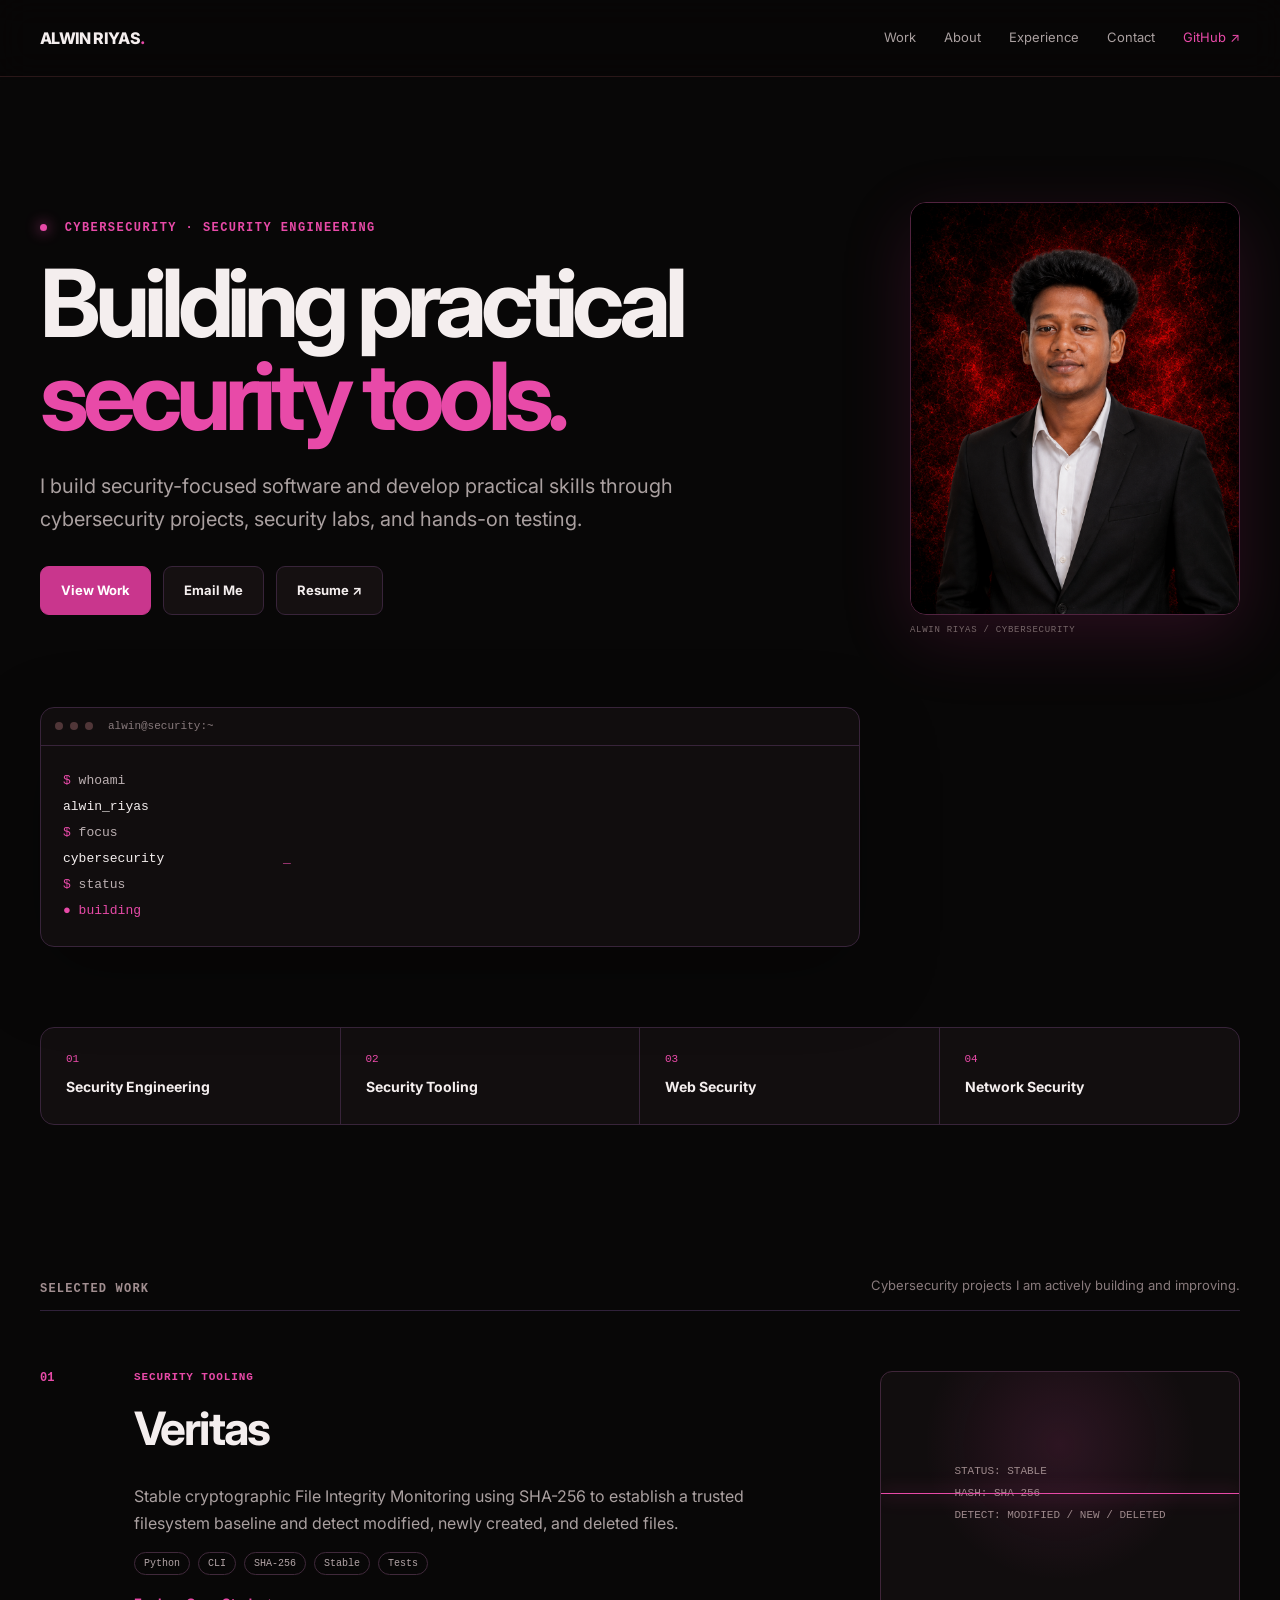
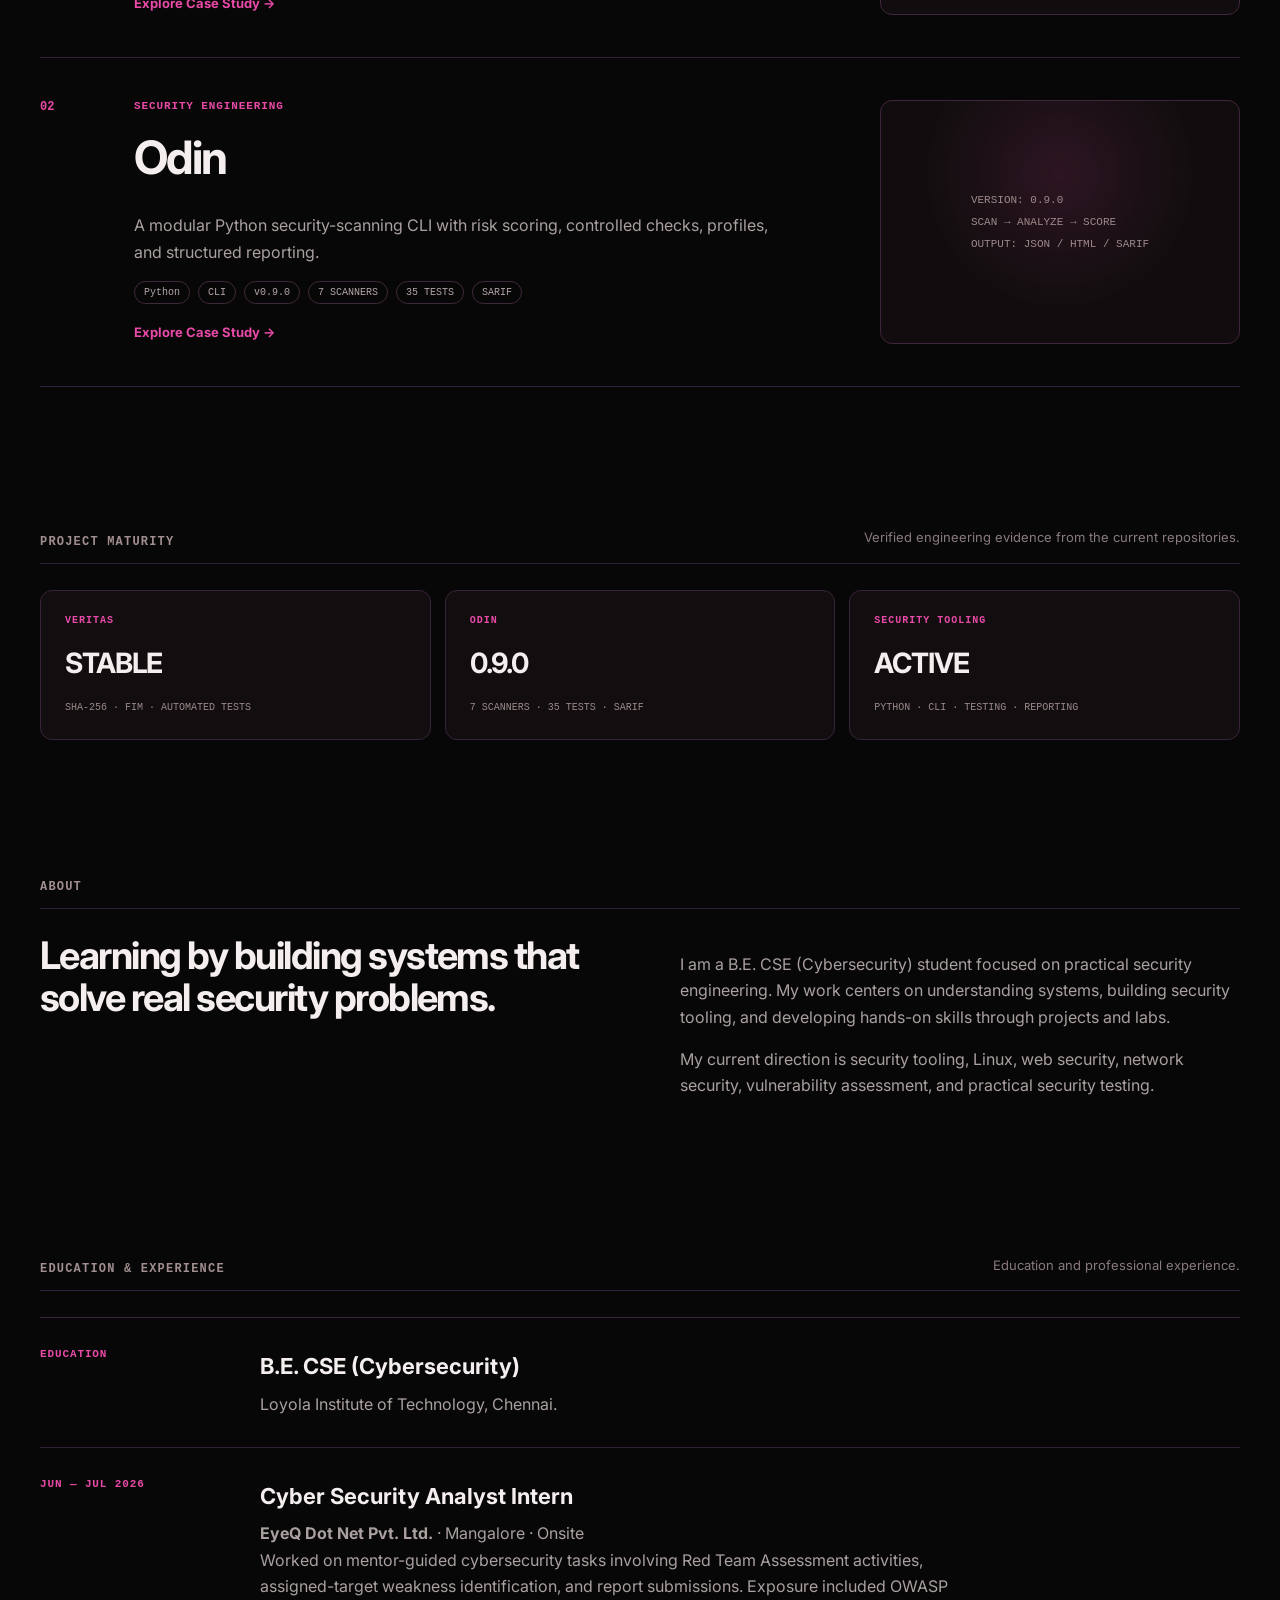
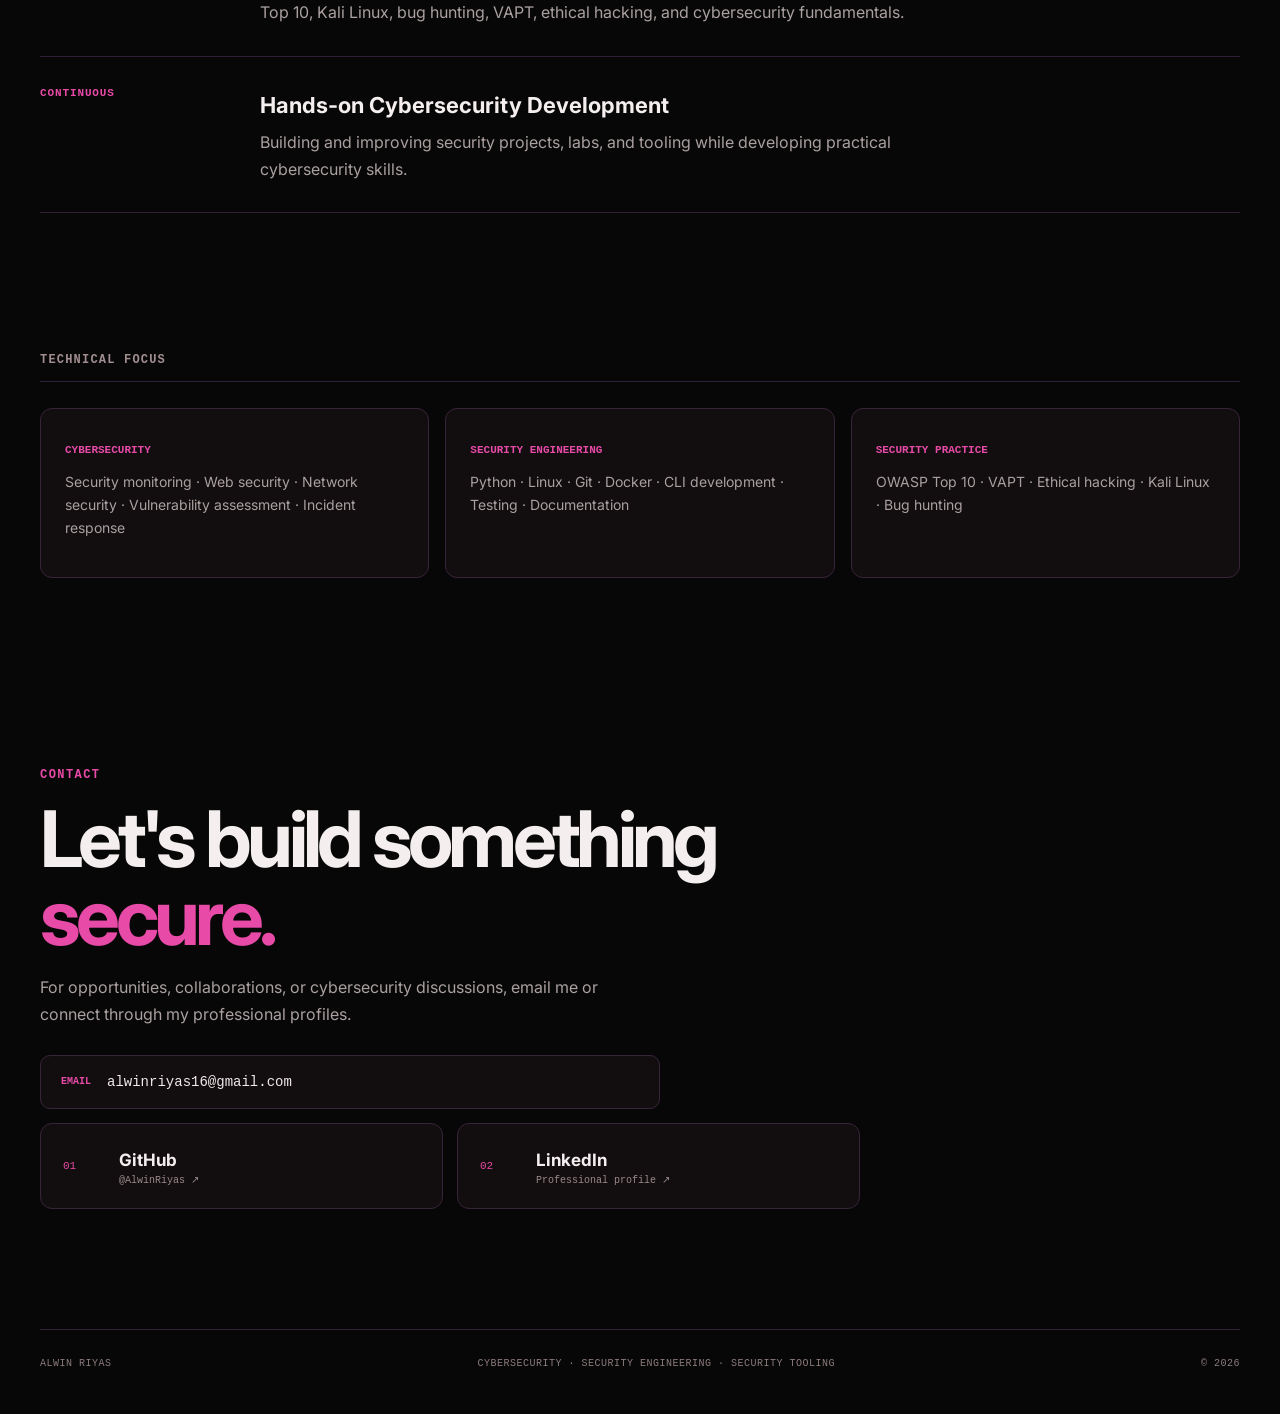
==== commit 1524fcfe: "Fix duplicated portfolio page and merge conflict" ====
--- a/index.html
+++ b/index.html
@@ -1,6 +1,5 @@
 <!doctype html>
 <html lang="en">
-<<<<<<< Updated upstream
 <head>
 <meta charset="UTF-8"><meta name="viewport" content="width=device-width,initial-scale=1">
 <meta name="description" content="Alwin Riyas — Cybersecurity student building practical security tools and security-focused systems.">
@@ -42,202 +41,3 @@
 <section class="section container"><div class="section-heading"><span>TECHNICAL FOCUS</span></div><div class="focus-grid"><div><h3>CYBERSECURITY</h3><p>Security monitoring · Web security · Network security · Vulnerability assessment · Incident response</p></div><div><h3>SECURITY ENGINEERING</h3><p>Python · Linux · Git · Docker · CLI development · Testing · Documentation</p></div><div><h3>SECURITY PRACTICE</h3><p>OWASP Top 10 · VAPT · Ethical hacking · Kali Linux · Bug hunting</p></div></div></section>
 <section id="contact" class="section contact container"><div class="eyebrow">CONTACT</div><h2>Let's build something<br><em>secure.</em></h2><p>For opportunities, collaborations, or cybersecurity discussions, email me or connect through my professional profiles.</p><div class="contact-email"><span>EMAIL</span><a href="mailto:alwinriyas16@gmail.com">alwinriyas16@gmail.com</a></div><div class="social-grid"><a href="https://github.com/AlwinRiyas" target="_blank" rel="noreferrer"><span>01</span><strong>GitHub</strong><small>@AlwinRiyas ↗</small></a><a href="https://www.linkedin.com/in/alwinriyas" target="_blank" rel="noreferrer"><span>02</span><strong>LinkedIn</strong><small>Professional profile ↗</small></a></div></section>
 </main><footer class="footer container"><span>ALWIN RIYAS</span><span>CYBERSECURITY · SECURITY ENGINEERING · SECURITY TOOLING</span><span>© 2026</span></footer><script src="./script.js"></script></body></html>
-=======
-
-<head>
-    <meta charset="UTF-8">
-    <meta name="viewport" content="width=device-width,initial-scale=1">
-    <meta name="description"
-        content="Alwin Riyas — Cybersecurity Engineer building practical security tools and security-focused systems.">
-    <meta name="author" content="Alwin Riyas">
-    <meta name="robots" content="index,follow">
-    <meta property="og:type" content="website">
-    <meta property="og:title" content="Alwin Riyas — Cybersecurity Engineer">
-    <meta property="og:description"
-        content="Cybersecurity portfolio focused on security engineering, security tooling, and practical defensive and offensive security.">
-    <meta property="og:url" content="https://alwinriyas.github.io/alwin/">
-    <meta property="og:site_name" content="Alwin Riyas">
-    <meta name="twitter:card" content="summary">
-    <meta name="twitter:title" content="Alwin Riyas — Cybersecurity Engineer">
-    <meta name="twitter:description"
-        content="Cybersecurity portfolio focused on security engineering and security tooling.">
-    <link rel="canonical" href="https://alwinriyas.github.io/alwin/">
-    <link rel="manifest" href="./site.webmanifest">
-    <title>Alwin Riyas — Cybersecurity Engineer</title>
-    <link rel="preconnect" href="https://fonts.googleapis.com">
-    <link rel="preconnect" href="https://fonts.gstatic.com" crossorigin>
-    <link href="https://fonts.googleapis.com/css2?family=Inter:wght@400;500;600;700;800&display=swap" rel="stylesheet">
-    <link rel="stylesheet" href="./styles.css">
-</head>
-
-<body>
-    <header class="site-header">
-        <nav class="nav container" aria-label="Main navigation"><a class="brand" href="#top">ALWIN
-                RIYAS<span>.</span></a>
-            <div class="nav-links"><a href="#work">Work</a><a href="#about">About</a><a
-                    href="#experience">Experience</a><a href="#contact">Contact</a><a class="nav-github"
-                    href="https://github.com/AlwinRiyas" target="_blank" rel="noreferrer">GitHub ↗</a></div><button
-                class="menu" aria-label="Open navigation" aria-expanded="false">☰</button>
-        </nav>
-    </header>
-    <main id="top">
-        <section class="hero container">
-            <div class="hero-layout">
-                <div>
-                    <div class="eyebrow"><span class="dot"></span> CYBERSECURITY ENGINEER</div>
-                    <h1>Building practical<br><em>security tools.</em></h1>
-                    <p class="hero-copy">I build security-focused software, develop practical security tooling, and
-                        strengthen my skills through hands-on cybersecurity projects and labs.</p>
-                    <div class="actions"><a class="btn primary" href="#work">View Work</a><a class="btn secondary"
-                            href="mailto:alwinriyas16@gmail.com">Email Me</a><a class="btn secondary"
-                            href="./resume.html">Resume ↗</a></div>
-                </div>
-                <div class="profile-photo-slot">
-                    <div class="profile-photo-placeholder"><span>PHOTO</span><small>Place your professional photo
-                            here</small></div>
-                    <div class="photo-caption">ALWIN RIYAS / SECURITY ENGINEERING</div>
-                </div>
-            </div>
-            <div class="terminal">
-                <div class="terminal-bar"><span></span><span></span><span></span><small>alwin@security:~</small></div>
-                <div class="terminal-body"><span class="prompt">$</span> whoami<br><strong>alwin_riyas</strong><br><span
-                        class="prompt">$</span> focus<br><strong data-focus-output>cybersecurity</strong><span
-                        class="cursor">_</span><br><span class="prompt">$</span> status<br><strong
-                        class="status-online">● building</strong></div>
-            </div>
-        </section>
-        <section id="focus" class="focus-strip container">
-            <div><small>01</small><strong>Security Engineering</strong></div>
-            <div><small>02</small><strong>Security Tooling</strong></div>
-            <div><small>03</small><strong>Web Security</strong></div>
-            <div><small>04</small><strong>Network Security</strong></div>
-        </section>
-        <section id="work" class="section container">
-            <div class="section-heading"><span>SELECTED WORK</span>
-                <p>Cybersecurity projects I am actively building and improving.</p>
-            </div>
-            <article class="project featured">
-                <div class="project-number">01</div>
-                <div class="project-content">
-                    <div class="project-label">SECURITY TOOLING</div>
-                    <h2>Veritas</h2>
-                    <p>Stable cryptographic File Integrity Monitoring using SHA-256 to establish a trusted filesystem
-                        baseline and detect modified, newly created, and deleted files.</p>
-                    <div class="tags">
-                        <span>Python</span><span>CLI</span><span>SHA-256</span><span>Stable</span><span>Tests</span>
-                    </div><a href="./projects/veritas.html">Explore Case Study →</a>
-                </div>
-                <div class="project-visual">
-                    <div class="scan-line"></div>
-                    <code>STATUS: STABLE<br>HASH: SHA-256<br>DETECT: MODIFIED / NEW / DELETED</code>
-                </div>
-            </article>
-            <article class="project">
-                <div class="project-number">02</div>
-                <div class="project-content">
-                    <div class="project-label">SECURITY ENGINEERING</div>
-                    <h2>Odin</h2>
-                    <p>A modular Python security-scanning CLI with risk scoring, controlled checks, profiles, and
-                        structured reporting.</p>
-                    <div class="tags"><span>Python</span><span>CLI</span><span>v0.9.0</span><span>7
-                            SCANNERS</span><span>35 TESTS</span><span>SARIF</span></div><a
-                        href="./projects/odin.html">Explore Case Study →</a>
-                </div>
-                <div class="project-visual odin">
-                    <code>VERSION: 0.9.0<br>SCAN → ANALYZE → SCORE<br>OUTPUT: JSON / HTML / SARIF</code></div>
-            </article>
-        </section>
-        <section class="section container upcoming">
-            <div class="section-heading"><span>PROJECT MATURITY</span>
-                <p>Verified engineering evidence from the current repositories.</p>
-            </div>
-            <div class="evidence-grid">
-                <div><span>VERITAS</span><strong>STABLE</strong><small>SHA-256 · FIM · AUTOMATED TESTS</small></div>
-                <div><span>ODIN</span><strong>0.9.0</strong><small>7 SCANNERS · 35 TESTS · SARIF</small></div>
-                <div><span>SECURITY TOOLING</span><strong>ACTIVE</strong><small>PYTHON · CLI · TESTING ·
-                        REPORTING</small></div>
-            </div>
-        </section>
-        <section id="about" class="section about container">
-            <div class="section-heading"><span>ABOUT</span></div>
-            <div class="about-grid">
-                <h2>Learning by building systems that solve real security problems.</h2>
-                <div>
-                    <p>I am a cybersecurity student focused on practical security engineering. My work centers on
-                        understanding systems, building security tooling, and developing hands-on skills through
-                        projects and labs.</p>
-                    <p>My current direction is security tooling, Linux, web security, network security, vulnerability
-                        assessment, and practical security testing.</p>
-                </div>
-            </div>
-        </section>
-        <section id="experience" class="section container">
-            <div class="section-heading"><span>EDUCATION & EXPERIENCE</span>
-                <p>Education and verified professional experience.</p>
-            </div>
-            <div class="timeline">
-                <article><span>EDUCATION</span>
-                    <div>
-                        <h3>B.E. CSE (Cybersecurity)</h3>
-                        <p>Bachelor of Engineering in Computer Science and Engineering (Cybersecurity), with practical
-                            work across security, systems and computing.</p>
-                    </div>
-                </article>
-                <article><span>JUN — JUL 2026</span>
-                    <div>
-                        <h3>Cyber Security Analyst Intern</h3>
-                        <p><strong>EyeQ Dot Net Pvt. Ltd.</strong> · Mangalore · Onsite</p>
-                        <p>Worked in a practical cybersecurity internship focused on Red Team Assessment services,
-                            assigned-target loophole identification, mentor-guided tasks, and report submissions.
-                            Exposure included OWASP Top 10, Kali Linux, bug hunting, VAPT, ethical hacking, and
-                            cybersecurity fundamentals.</p>
-                    </div>
-                </article>
-                <article><span>CONTINUOUS</span>
-                    <div>
-                        <h3>Hands-on Cybersecurity Development</h3>
-                        <p>Building and improving security projects, labs and tooling while developing practical
-                            cybersecurity skills.</p>
-                    </div>
-                </article>
-            </div>
-        </section>
-        <section class="section container">
-            <div class="section-heading"><span>TECHNICAL FOCUS</span></div>
-            <div class="focus-grid">
-                <div>
-                    <h3>CYBERSECURITY</h3>
-                    <p>Security monitoring · Web security · Network security · Vulnerability assessment · Incident
-                        response</p>
-                </div>
-                <div>
-                    <h3>SECURITY ENGINEERING</h3>
-                    <p>Python · Linux · Git · Docker · CLI development · Testing · Documentation</p>
-                </div>
-                <div>
-                    <h3>SECURITY PRACTICE</h3>
-                    <p>OWASP Top 10 · VAPT · Ethical hacking · Kali Linux · Bug hunting</p>
-                </div>
-            </div>
-        </section>
-        <section id="contact" class="section contact container">
-            <div class="eyebrow">CONTACT</div>
-            <h2>Let's build something<br><em>secure.</em></h2>
-            <p>For opportunities, collaborations, or cybersecurity discussions, email me or connect through my
-                professional profiles.</p>
-            <div class="contact-email"><span>EMAIL</span><a
-                    href="mailto:alwinriyas16@gmail.com">alwinriyas16@gmail.com</a></div>
-            <div class="social-grid"><a href="https://github.com/AlwinRiyas" target="_blank"
-                    rel="noreferrer"><span>01</span><strong>GitHub</strong><small>@AlwinRiyas ↗</small></a><a
-                    href="https://www.linkedin.com/in/alwinriyas" target="_blank"
-                    rel="noreferrer"><span>02</span><strong>LinkedIn</strong><small>Professional profile ↗</small></a>
-            </div>
-        </section>
-    </main>
-    <footer class="footer container"><span>ALWIN RIYAS</span><span>CYBERSECURITY · SECURITY ENGINEERING · SECURITY
-            TOOLING</span><span>© 2026</span></footer>
-    <script src="./script.js"></script>
-</body>
-
-</html>
->>>>>>> Stashed changes
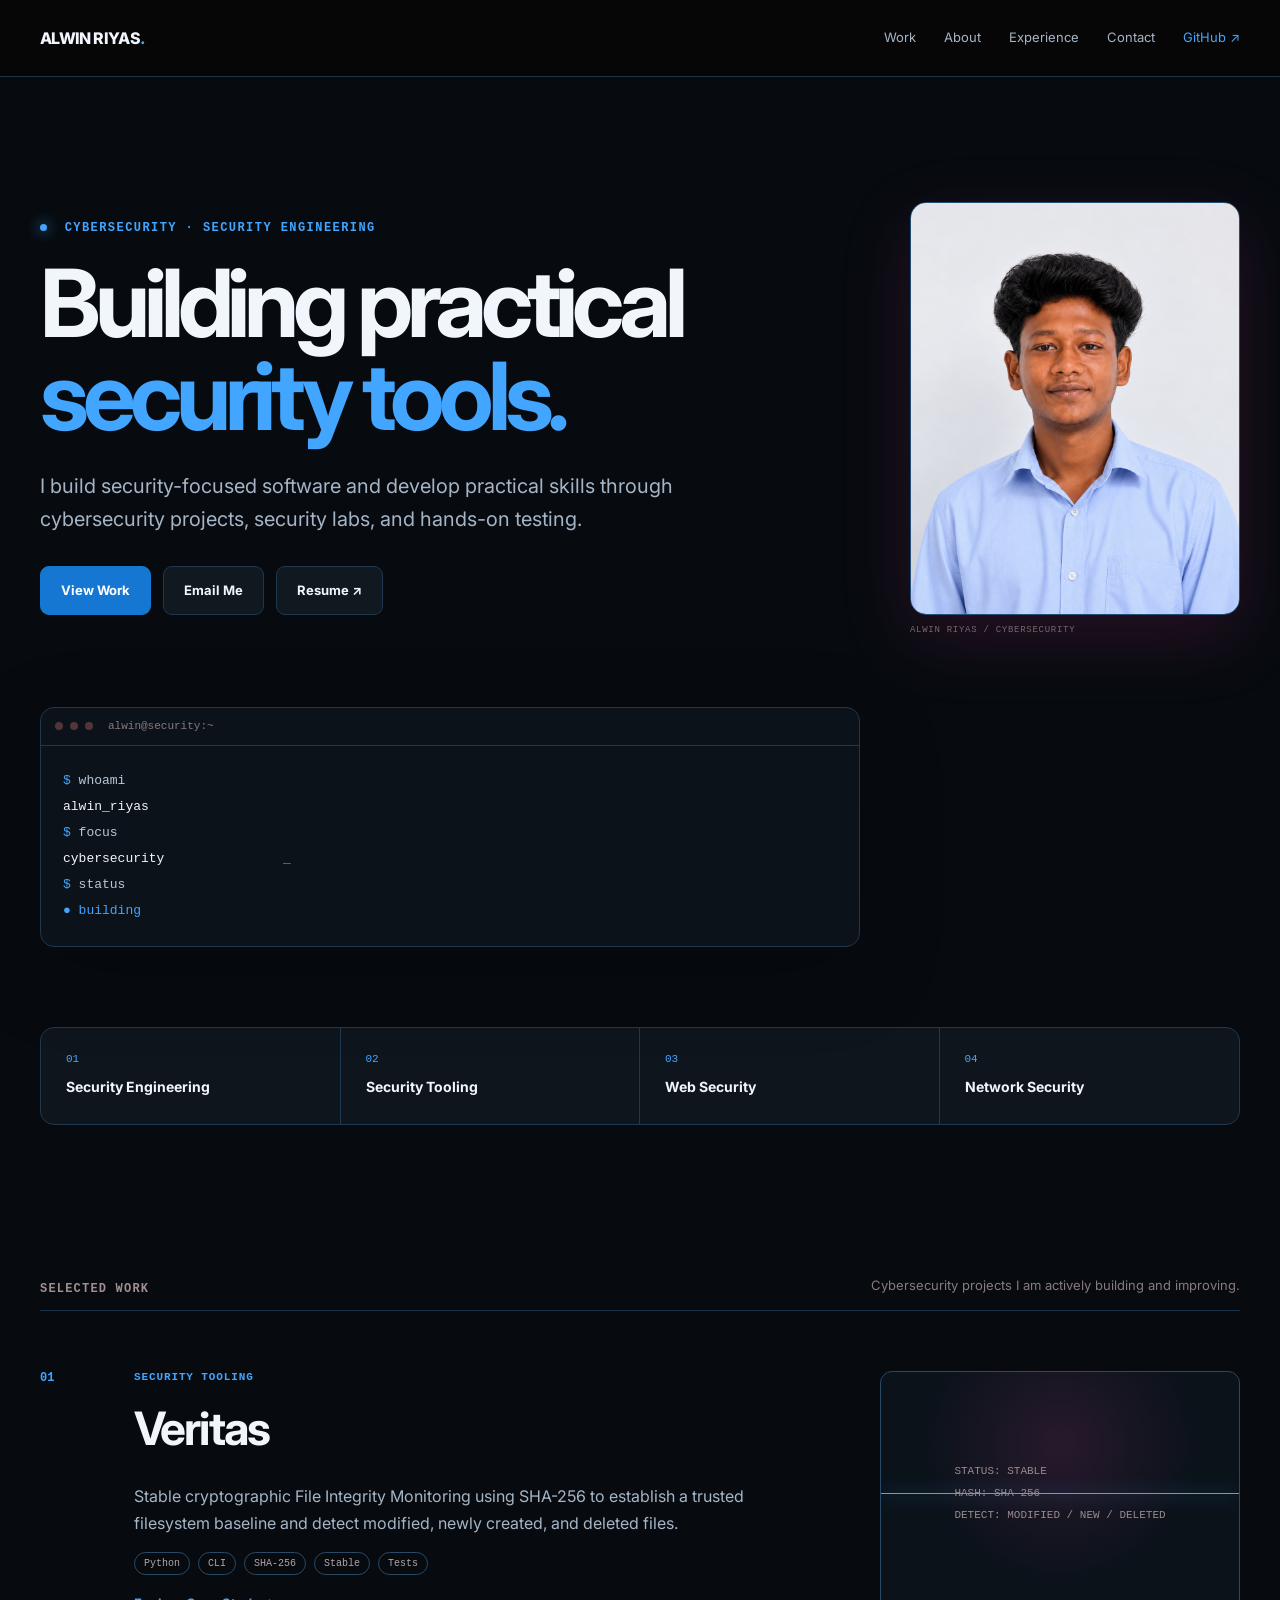
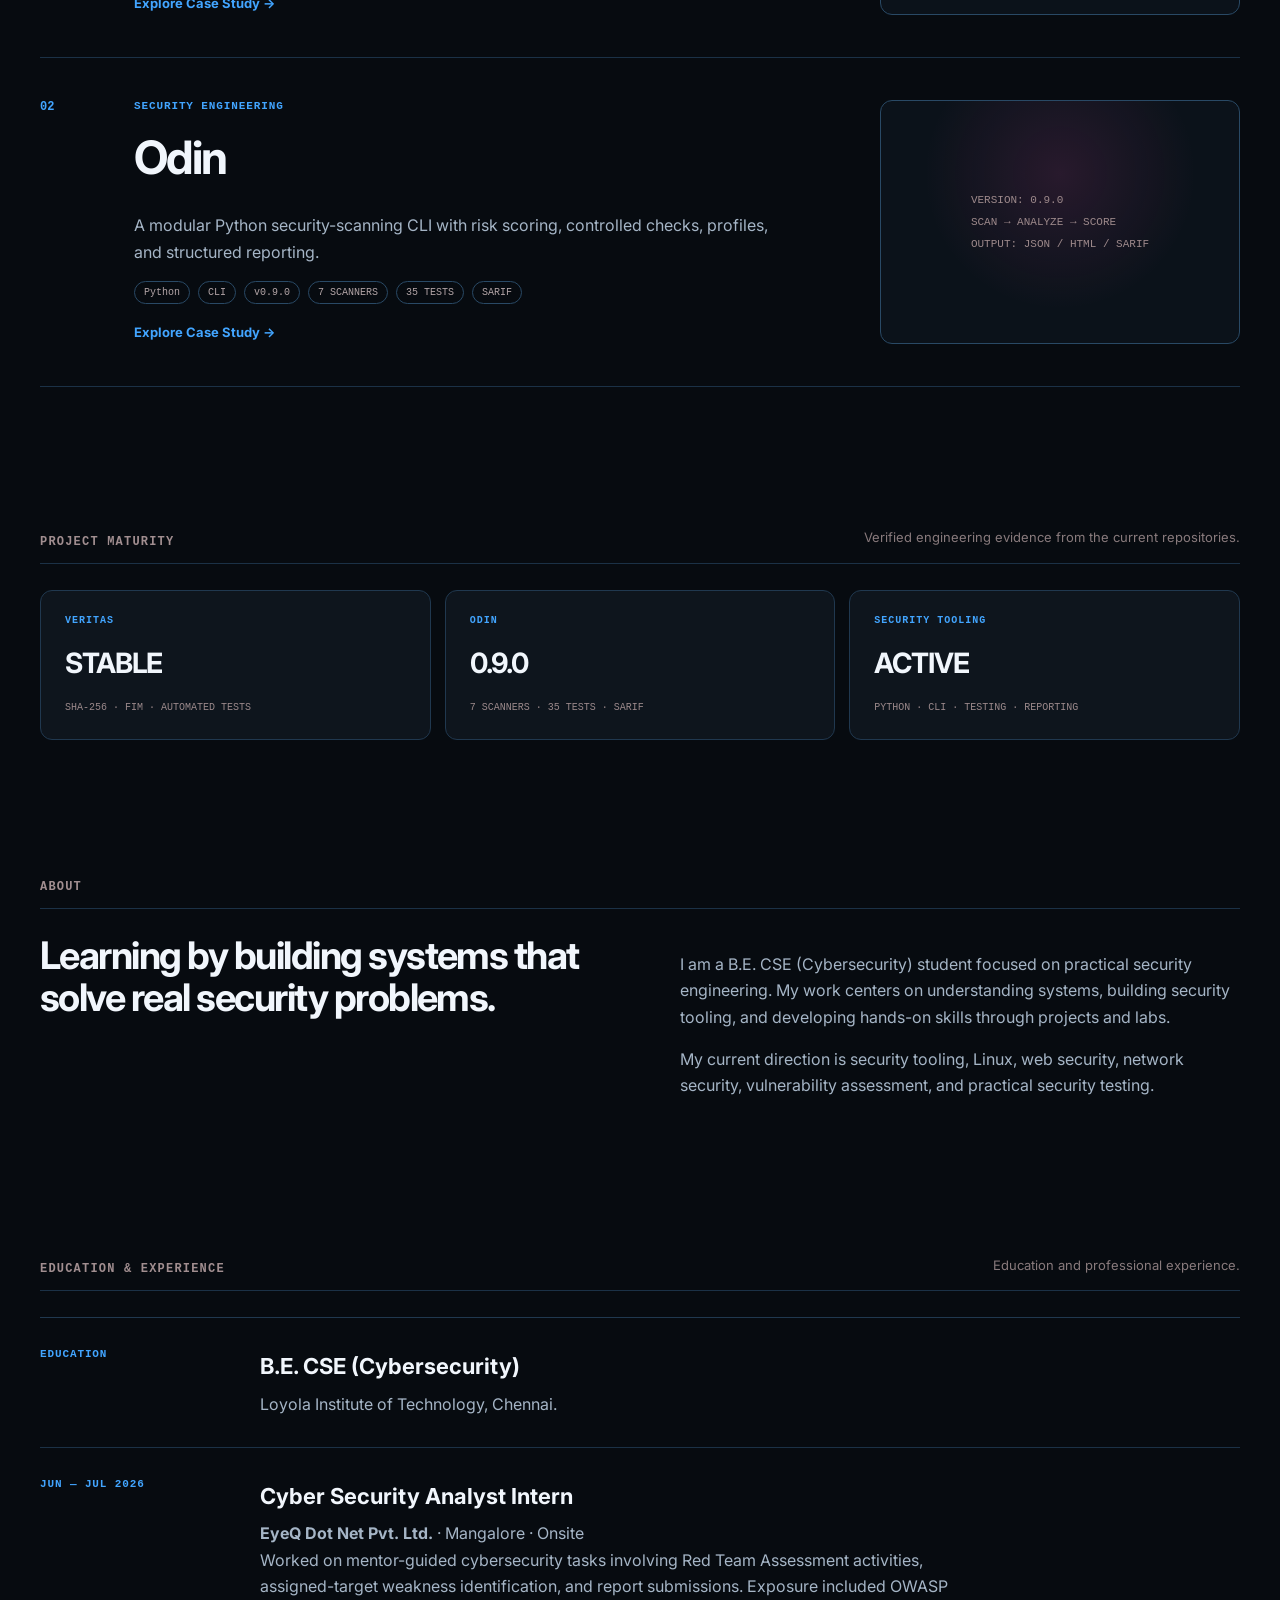
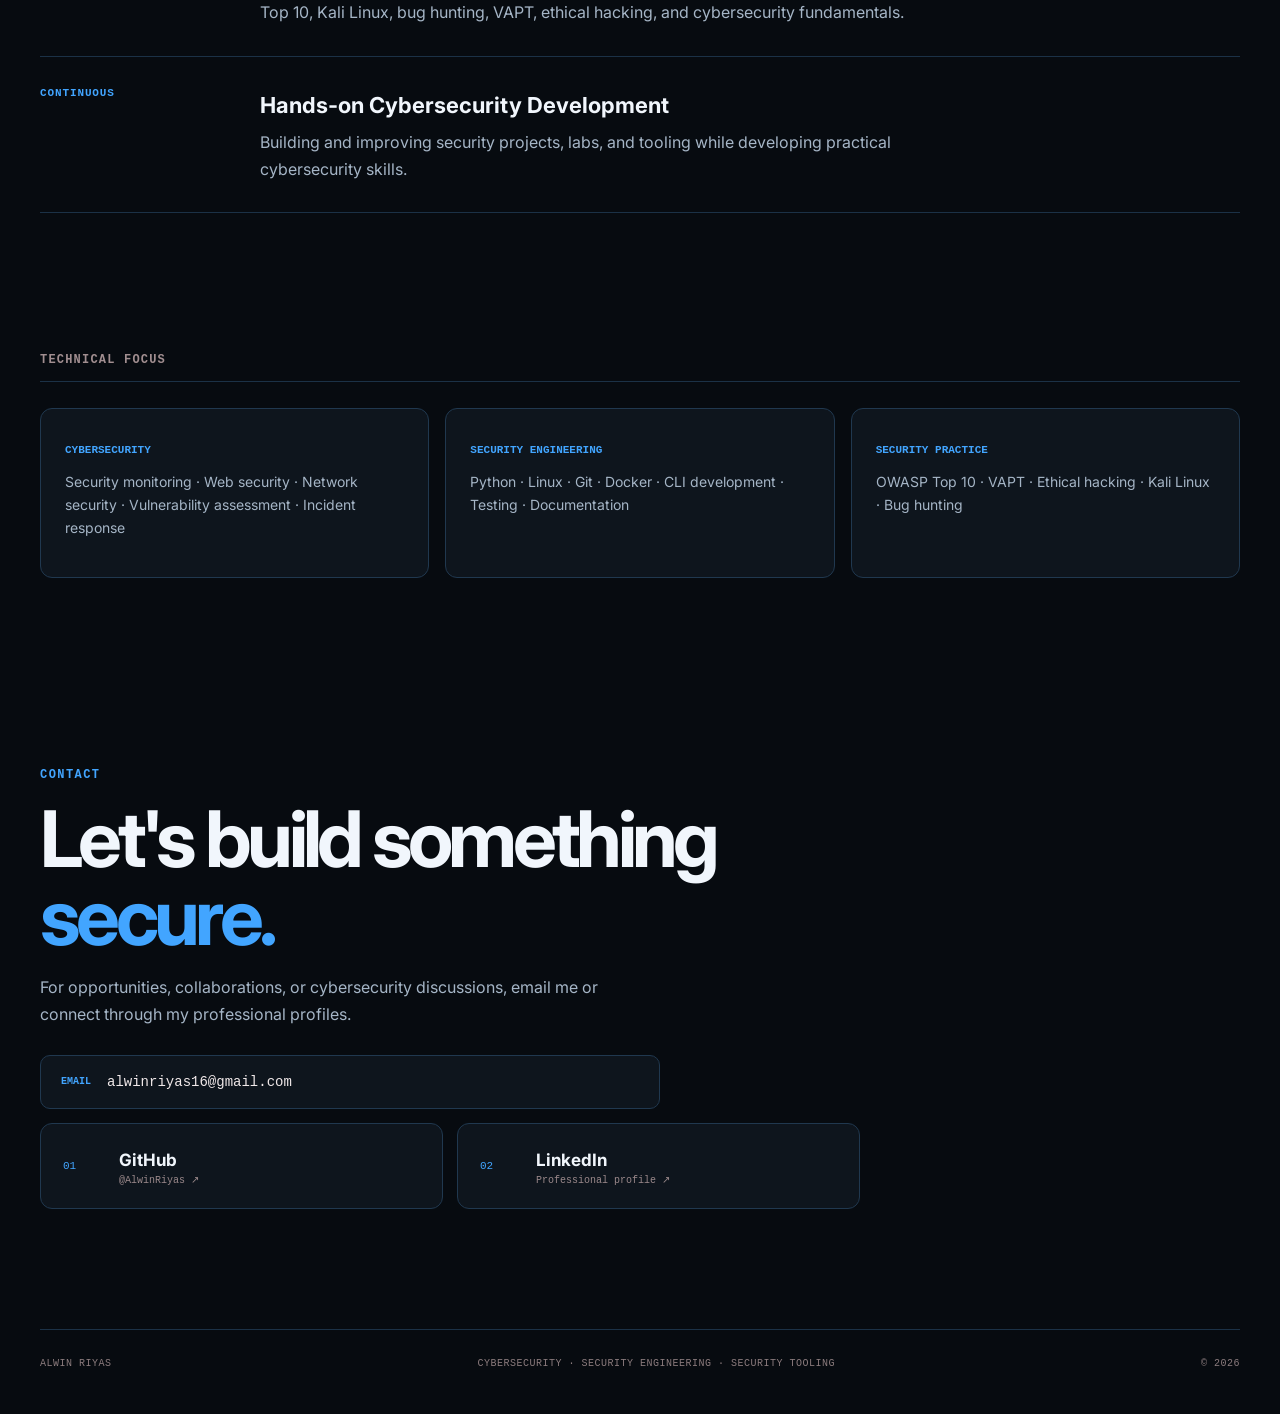
==== commit a470d7aa: "Refresh portfolio assets and verify single-page document" ====
--- a/index.html
+++ b/index.html
@@ -11,7 +11,7 @@
 <link rel="canonical" href="https://alwinriyas.github.io/alwin/"><link rel="manifest" href="./site.webmanifest">
 <title>Alwin Riyas — Cybersecurity</title>
 <link rel="preconnect" href="https://fonts.googleapis.com"><link rel="preconnect" href="https://fonts.gstatic.com" crossorigin>
-<link href="https://fonts.googleapis.com/css2?family=Inter:wght@400;500;600;700;800&display=swap" rel="stylesheet"><link rel="stylesheet" href="./styles.css">
+<link href="https://fonts.googleapis.com/css2?family=Inter:wght@400;500;600;700;800&display=swap" rel="stylesheet"><link rel="stylesheet" href="./styles.css?v=20261108-blue">
 </head>
 <body>
 <header class="site-header"><nav class="nav container" aria-label="Main navigation">
@@ -24,7 +24,7 @@
 <h1>Building practical<br><em>security tools.</em></h1>
 <p class="hero-copy">I build security-focused software and develop practical skills through cybersecurity projects, security labs, and hands-on testing.</p>
 <div class="actions"><a class="btn primary" href="#work">View Work</a><a class="btn secondary" href="mailto:alwinriyas16@gmail.com">Email Me</a><a class="btn secondary" href="./alwin-resume.pdf" target="_blank" rel="noreferrer">Resume ↗</a></div>
-</div><div class="profile-photo-slot"><img class="profile-photo" src="./profile-alwin.jpg" alt="Portrait of Alwin Riyas"><div class="photo-caption">ALWIN RIYAS / CYBERSECURITY</div></div></div>
+</div><div class="profile-photo-slot"><img class="profile-photo" src="./profile-alwin.jpg?v=20261108-blue" alt="Portrait of Alwin Riyas"><div class="photo-caption">ALWIN RIYAS / CYBERSECURITY</div></div></div>
 <div class="terminal"><div class="terminal-bar"><span></span><span></span><span></span><small>alwin@security:~</small></div><div class="terminal-body"><span class="prompt">$</span> whoami<br><strong>alwin_riyas</strong><br><span class="prompt">$</span> focus<br><strong data-focus-output>cybersecurity</strong><span class="cursor">_</span><br><span class="prompt">$</span> status<br><strong class="status-online">● building</strong></div></div>
 </section>
 <section id="focus" class="focus-strip container"><div><small>01</small><strong>Security Engineering</strong></div><div><small>02</small><strong>Security Tooling</strong></div><div><small>03</small><strong>Web Security</strong></div><div><small>04</small><strong>Network Security</strong></div></section>
@@ -40,4 +40,4 @@
 <article><span>CONTINUOUS</span><div><h3>Hands-on Cybersecurity Development</h3><p>Building and improving security projects, labs, and tooling while developing practical cybersecurity skills.</p></div></article></div></section>
 <section class="section container"><div class="section-heading"><span>TECHNICAL FOCUS</span></div><div class="focus-grid"><div><h3>CYBERSECURITY</h3><p>Security monitoring · Web security · Network security · Vulnerability assessment · Incident response</p></div><div><h3>SECURITY ENGINEERING</h3><p>Python · Linux · Git · Docker · CLI development · Testing · Documentation</p></div><div><h3>SECURITY PRACTICE</h3><p>OWASP Top 10 · VAPT · Ethical hacking · Kali Linux · Bug hunting</p></div></div></section>
 <section id="contact" class="section contact container"><div class="eyebrow">CONTACT</div><h2>Let's build something<br><em>secure.</em></h2><p>For opportunities, collaborations, or cybersecurity discussions, email me or connect through my professional profiles.</p><div class="contact-email"><span>EMAIL</span><a href="mailto:alwinriyas16@gmail.com">alwinriyas16@gmail.com</a></div><div class="social-grid"><a href="https://github.com/AlwinRiyas" target="_blank" rel="noreferrer"><span>01</span><strong>GitHub</strong><small>@AlwinRiyas ↗</small></a><a href="https://www.linkedin.com/in/alwinriyas" target="_blank" rel="noreferrer"><span>02</span><strong>LinkedIn</strong><small>Professional profile ↗</small></a></div></section>
-</main><footer class="footer container"><span>ALWIN RIYAS</span><span>CYBERSECURITY · SECURITY ENGINEERING · SECURITY TOOLING</span><span>© 2026</span></footer><script src="./script.js"></script></body></html>
+</main><footer class="footer container"><span>ALWIN RIYAS</span><span>CYBERSECURITY · SECURITY ENGINEERING · SECURITY TOOLING</span><span>© 2026</span></footer><script src="./script.js?v=20261108-blue"></script></body></html>
--- a/styles.css
+++ b/styles.css
@@ -1 +1 @@
-*{box-sizing:border-box}html{scroll-behavior:smooth}body{margin:0;background:#080707;color:#f4eeee;font-family:Inter,sans-serif;line-height:1.65}body:before{content:"";position:fixed;inset:0;pointer-events:none;opacity:.14;background-image:linear-gradient(rgba(255,255,255,.035) 1px,transparent 1px),linear-gradient(90deg,rgba(255,255,255,.035) 1px,transparent 1px);background-size:80px 80px;mask-image:linear-gradient(to bottom,black,transparent 80%)}a{color:inherit;text-decoration:none}button,a{font:inherit}a:focus-visible,button:focus-visible{outline:2px solid #e84aa8;outline-offset:4px}.container{width:min(1200px,calc(100% - 48px));margin:auto}.site-header{position:sticky;top:0;z-index:20;background:rgba(8,7,7,.84);backdrop-filter:blur(16px);border-bottom:1px solid #2a1718}.nav{height:76px;display:flex;align-items:center;gap:36px}.brand{font-weight:800;letter-spacing:-.04em}.brand span,.eyebrow,.project-label{color:#e84aa8}.nav-links{margin-left:auto;display:flex;align-items:center;gap:28px;font-size:13px;color:#aaa0a0}.nav-links a:hover{color:#fff}.nav-github{color:#e84aa8!important}.menu{display:none;margin-left:auto;background:none;border:0;color:#fff;font-size:22px;cursor:pointer}.hero,.case-hero{padding:125px 0 80px;position:relative}.hero-layout{display:grid;grid-template-columns:minmax(0,1fr) 330px;gap:70px;align-items:center}.eyebrow{font:600 12px 'JetBrains Mono',monospace;letter-spacing:.12em}.dot{display:inline-block;width:7px;height:7px;border-radius:50%;background:#e84aa8;box-shadow:0 0 14px #e84aa8;margin-right:9px}.hero h1{font-size:clamp(54px,8vw,94px);line-height:.98;letter-spacing:-.065em;margin:22px 0 28px;max-width:900px}.hero h1 em,.contact h2 em,.case-hero h1 em{font-style:normal;color:#e84aa8}.hero-copy{max-width:680px;color:#aaa0a0;font-size:20px}.actions{display:flex;gap:12px;margin-top:30px;flex-wrap:wrap}.btn{padding:13px 20px;border-radius:9px;font-size:13px;font-weight:700;border:1px solid #38243a;transition:transform .2s ease,background .2s ease}.btn:hover{transform:translateY(-2px)}.primary{background:#c9368d;color:#fff;border-color:#c9368d}.secondary{background:#151011}.profile-photo-slot{width:100%;max-width:330px}.profile-photo{display:block;width:100%;aspect-ratio:4/5;object-fit:cover;object-position:center 35%;border:1px solid #51233f;border-radius:16px;box-shadow:0 22px 70px rgba(190,45,130,.18)}.photo-caption{margin-top:10px;color:#78686a;font:9px 'JetBrains Mono',monospace;letter-spacing:.08em}.terminal{margin-top:72px;border:1px solid #38243a;background:#110d0e;border-radius:14px;overflow:hidden;max-width:820px;box-shadow:0 25px 80px rgba(0,0,0,.3)}.terminal-bar{height:38px;border-bottom:1px solid #38243a;display:flex;align-items:center;gap:7px;padding:0 14px}.terminal-bar span{width:8px;height:8px;border-radius:50%;background:#503638}.terminal-bar small{margin-left:8px;color:#887a7c;font:11px 'JetBrains Mono',monospace}.terminal-body{padding:22px;font:13px/2 'JetBrains Mono',monospace;color:#bcb0b2}.terminal-body .prompt{color:#e84aa8}.terminal-body strong{color:#f4eeee;font-weight:500}.terminal-body strong[data-focus-output]{display:inline-block;min-width:220px;transition:opacity .18s,transform .18s}.terminal-body strong[data-focus-output].swap{opacity:0;transform:translateY(4px)}.status-online{color:#e84aa8!important}.cursor{color:#e84aa8;animation:blink 1s steps(1) infinite}@keyframes blink{50%{opacity:0}}.focus-strip{display:grid;grid-template-columns:repeat(4,1fr);border:1px solid #38243a;background:#120e0f;border-radius:14px;margin-bottom:80px}.focus-strip div{padding:25px;border-right:1px solid #38243a;transition:background .2s ease}.focus-strip div:hover{background:#1b1213}.focus-strip div:last-child{border:0}.focus-strip small{display:block;color:#e84aa8;font:11px 'JetBrains Mono',monospace;margin-bottom:8px}.focus-strip strong{font-size:14px}.section{padding:70px 0}.section-heading{display:flex;justify-content:space-between;align-items:end;margin-bottom:26px;border-bottom:1px solid #30213a;padding-bottom:14px}.section-heading span{font:600 12px 'JetBrains Mono',monospace;color:#a18e90;letter-spacing:.1em}.section-heading p{margin:0;color:#887a7c;font-size:13px}.project{display:grid;grid-template-columns:70px 1fr 360px;gap:24px;padding:42px 0;border-bottom:1px solid #30213a}.project.featured{padding-top:34px}.project-number{font:600 12px 'JetBrains Mono',monospace;color:#e84aa8}.project-label{font:600 11px 'JetBrains Mono',monospace;letter-spacing:.08em}.project h2{font-size:46px;letter-spacing:-.04em;margin:8px 0}.project p{color:#aaa0a0;max-width:640px;font-size:16px}.project a{display:inline-block;margin-top:18px;color:#e84aa8;font-size:13px;font-weight:700}.tags{display:flex;gap:8px;flex-wrap:wrap}.tags span{border:1px solid #40293b;border-radius:99px;padding:5px 9px;color:#b3a5a7;font:10px 'JetBrains Mono',monospace}.project-visual{min-height:210px;border:1px solid #40263a;border-radius:12px;background:radial-gradient(circle at 50% 30%,rgba(232,74,168,.13),transparent 55%),#110d0e;display:flex;align-items:center;justify-content:center;padding:24px;position:relative;overflow:hidden}.project-visual code,.case-panel code{font:11px/2 'JetBrains Mono',monospace;color:#9d898b}.scan-line{position:absolute;left:0;right:0;height:1px;background:#e84aa8;box-shadow:0 0 18px #e84aa8;animation:scan 3s ease-in-out infinite}@keyframes scan{0%,100%{top:15%}50%{top:85%}}.upcoming-card{display:flex;align-items:center;gap:25px;border:1px dashed #493044;border-radius:14px;padding:28px}.upcoming-card>span{color:#e84aa8;font:12px 'JetBrains Mono',monospace}.upcoming-card h3{margin:0;font-size:20px}.upcoming-card p{margin:4px 0 0;color:#928184;font-size:13px}.upcoming-card b{margin-left:auto;color:#8b777a;font:10px 'JetBrains Mono',monospace}.evidence-grid{display:grid;grid-template-columns:repeat(3,1fr);gap:14px}.evidence-grid>div{border:1px solid #38243a;background:#120e0f;border-radius:12px;padding:24px;min-height:150px;display:flex;flex-direction:column;justify-content:space-between}.evidence-grid span{color:#e84aa8;font:600 10px 'JetBrains Mono',monospace;letter-spacing:.1em}.evidence-grid strong{font-size:28px;letter-spacing:-.04em}.evidence-grid small{color:#9b898b;font:10px/1.5 'JetBrains Mono',monospace}.about-grid,.case-grid{display:grid;grid-template-columns:1fr 1fr;gap:80px}.about-grid h2,.case-grid h2{font-size:38px;line-height:1.1;letter-spacing:-.04em;margin:0}.about-grid p,.case-grid p{color:#aaa0a0}.focus-grid{display:grid;grid-template-columns:repeat(3,1fr);gap:16px}.focus-grid>div{border:1px solid #38243a;border-radius:12px;padding:24px;background:#120e0f}.focus-grid h3{font:600 11px 'JetBrains Mono',monospace;color:#e84aa8}.focus-grid p{color:#aaa0a0;font-size:14px}.timeline{border-top:1px solid #38243a}.timeline article{display:grid;grid-template-columns:190px 1fr;gap:30px;padding:30px 0;border-bottom:1px solid #30213a}.timeline article>span{font:600 11px 'JetBrains Mono',monospace;color:#e84aa8;letter-spacing:.08em}.timeline h3{margin:0 0 6px;font-size:22px}.timeline p{margin:0;color:#aaa0a0;max-width:700px}.contact{padding-top:120px;padding-bottom:120px}.contact h2{font-size:clamp(48px,7vw,78px);line-height:1;letter-spacing:-.06em;margin:18px 0}.contact>p{color:#aaa0a0;max-width:600px}.contact-email{display:flex;align-items:center;gap:16px;margin-top:28px;padding:18px 20px;width:min(100%,620px);border:1px solid #38243a;border-radius:10px;background:#120e0f}.contact-email span{color:#e84aa8;font:600 10px 'JetBrains Mono',monospace}.contact-email a{font:500 14px 'JetBrains Mono',monospace;color:#f0e8e9}.contact-email a:hover{color:#e84aa8}.social-grid{display:grid;grid-template-columns:repeat(2,1fr);gap:14px;margin-top:14px;max-width:820px}.social-grid a{border:1px solid #38243a;background:#120e0f;border-radius:12px;padding:22px;display:grid;grid-template-columns:42px 1fr;column-gap:14px;align-items:center;transition:transform .2s,border-color .2s,background .2s}.social-grid a:hover{transform:translateY(-3px);border-color:#e84aa8;background:#191112}.social-grid span{grid-row:1/3;color:#e84aa8;font:11px 'JetBrains Mono',monospace}.social-grid strong{font-size:17px}.social-grid small{color:#9b898b;font:10px 'JetBrains Mono',monospace}.footer{padding:28px 0 42px;border-top:1px solid #30213a;display:flex;justify-content:space-between;color:#8b7b7d;font:10px 'JetBrains Mono',monospace;letter-spacing:.05em}.case-hero h1{font-size:clamp(64px,10vw,120px);line-height:.9;letter-spacing:-.07em;margin:22px 0}.case-hero>p{max-width:760px;font-size:22px;color:#aaa0a0}.case-grid{align-items:center}.case-panel{min-height:260px;border:1px solid #38243a;border-radius:16px;background:radial-gradient(circle,rgba(232,74,168,.12),transparent 60%),#120e0f;display:flex;align-items:center;justify-content:center;text-align:center}.reveal{opacity:0;transform:translateY(18px);transition:opacity .55s ease,transform .55s ease}.reveal.visible{opacity:1;transform:none}.mobile-open{display:flex!important;position:absolute;top:76px;left:0;right:0;margin:0;padding:20px 24px;background:#100c0d;border-bottom:1px solid #38243a;flex-direction:column;align-items:flex-start;gap:18px}@media(max-width:800px){.container{width:min(100% - 32px,680px)}.nav-links{display:none}.menu{display:block}.hero,.case-hero{padding-top:90px}.hero-layout{grid-template-columns:1fr;gap:48px}.profile-photo-slot{max-width:280px;margin:0 auto;order:-1}.hero-copy,.case-hero>p{font-size:17px}.terminal{margin-top:48px}.focus-strip{grid-template-columns:1fr 1fr}.focus-strip div:nth-child(2){border-right:0}.focus-strip div:nth-child(-n+2){border-bottom:1px solid #38243a}.project{grid-template-columns:40px 1fr}.project-visual{grid-column:1/-1}.about-grid,.case-grid,.focus-grid,.social-grid,.evidence-grid{grid-template-columns:1fr;gap:24px}.timeline article{grid-template-columns:1fr;gap:8px}.section-heading{display:block}.section-heading p{margin-top:8px}.footer{display:grid;gap:10px}.upcoming-card{align-items:flex-start;flex-wrap:wrap}.upcoming-card b{margin-left:0}.hero h1{font-size:clamp(48px,14vw,72px)}.case-hero h1{font-size:clamp(58px,18vw,90px)}.contact-email{align-items:flex-start;flex-direction:column;gap:7px}}@media(prefers-reduced-motion:reduce){html{scroll-behavior:auto}.btn,.social-grid a,.terminal-body strong[data-focus-output]{transition:none}.cursor,.scan-line{animation:none}.reveal{opacity:1;transform:none;transition:none}}+*{box-sizing:border-box}html{scroll-behavior:smooth}body{margin:0;background:#070b10;color:#f1f6fc;font-family:Inter,sans-serif;line-height:1.65}body:before{content:"";position:fixed;inset:0;pointer-events:none;opacity:.14;background-image:linear-gradient(rgba(255,255,255,.035) 1px,transparent 1px),linear-gradient(90deg,rgba(255,255,255,.035) 1px,transparent 1px);background-size:80px 80px;mask-image:linear-gradient(to bottom,black,transparent 80%)}a{color:inherit;text-decoration:none}button,a{font:inherit}a:focus-visible,button:focus-visible{outline:2px solid #42a5ff;outline-offset:4px}.container{width:min(1200px,calc(100% - 48px));margin:auto}.site-header{position:sticky;top:0;z-index:20;background:rgba(8,7,7,.84);backdrop-filter:blur(16px);border-bottom:1px solid #1b3146}.nav{height:76px;display:flex;align-items:center;gap:36px}.brand{font-weight:800;letter-spacing:-.04em}.brand span,.eyebrow,.project-label{color:#42a5ff}.nav-links{margin-left:auto;display:flex;align-items:center;gap:28px;font-size:13px;color:#a5b5c6}.nav-links a:hover{color:#fff}.nav-github{color:#42a5ff!important}.menu{display:none;margin-left:auto;background:none;border:0;color:#fff;font-size:22px;cursor:pointer}.hero,.case-hero{padding:125px 0 80px;position:relative}.hero-layout{display:grid;grid-template-columns:minmax(0,1fr) 330px;gap:70px;align-items:center}.eyebrow{font:600 12px 'JetBrains Mono',monospace;letter-spacing:.12em}.dot{display:inline-block;width:7px;height:7px;border-radius:50%;background:#42a5ff;box-shadow:0 0 14px #42a5ff;margin-right:9px}.hero h1{font-size:clamp(54px,8vw,94px);line-height:.98;letter-spacing:-.065em;margin:22px 0 28px;max-width:900px}.hero h1 em,.contact h2 em,.case-hero h1 em{font-style:normal;color:#42a5ff}.hero-copy{max-width:680px;color:#a5b5c6;font-size:20px}.actions{display:flex;gap:12px;margin-top:30px;flex-wrap:wrap}.btn{padding:13px 20px;border-radius:9px;font-size:13px;font-weight:700;border:1px solid #20384f;transition:transform .2s ease,background .2s ease}.btn:hover{transform:translateY(-2px)}.primary{background:#1677d2;color:#fff;border-color:#1677d2}.secondary{background:#101820}.profile-photo-slot{width:100%;max-width:330px}.profile-photo{display:block;width:100%;aspect-ratio:4/5;object-fit:cover;object-position:center 35%;border:1px solid #214f78;border-radius:16px;box-shadow:0 22px 70px rgba(190,45,130,.18)}.photo-caption{margin-top:10px;color:#78686a;font:9px 'JetBrains Mono',monospace;letter-spacing:.08em}.terminal{margin-top:72px;border:1px solid #20384f;background:#0b121a;border-radius:14px;overflow:hidden;max-width:820px;box-shadow:0 25px 80px rgba(0,0,0,.3)}.terminal-bar{height:38px;border-bottom:1px solid #20384f;display:flex;align-items:center;gap:7px;padding:0 14px}.terminal-bar span{width:8px;height:8px;border-radius:50%;background:#503638}.terminal-bar small{margin-left:8px;color:#887a7c;font:11px 'JetBrains Mono',monospace}.terminal-body{padding:22px;font:13px/2 'JetBrains Mono',monospace;color:#b8c8d8}.terminal-body .prompt{color:#42a5ff}.terminal-body strong{color:#f1f6fc;font-weight:500}.terminal-body strong[data-focus-output]{display:inline-block;min-width:220px;transition:opacity .18s,transform .18s}.terminal-body strong[data-focus-output].swap{opacity:0;transform:translateY(4px)}.status-online{color:#42a5ff!important}.cursor{color:#42a5ff;animation:blink 1s steps(1) infinite}@keyframes blink{50%{opacity:0}}.focus-strip{display:grid;grid-template-columns:repeat(4,1fr);border:1px solid #20384f;background:#0e151d;border-radius:14px;margin-bottom:80px}.focus-strip div{padding:25px;border-right:1px solid #20384f;transition:background .2s ease}.focus-strip div:hover{background:#14283a}.focus-strip div:last-child{border:0}.focus-strip small{display:block;color:#42a5ff;font:11px 'JetBrains Mono',monospace;margin-bottom:8px}.focus-strip strong{font-size:14px}.section{padding:70px 0}.section-heading{display:flex;justify-content:space-between;align-items:end;margin-bottom:26px;border-bottom:1px solid #1b3146;padding-bottom:14px}.section-heading span{font:600 12px 'JetBrains Mono',monospace;color:#a18e90;letter-spacing:.1em}.section-heading p{margin:0;color:#887a7c;font-size:13px}.project{display:grid;grid-template-columns:70px 1fr 360px;gap:24px;padding:42px 0;border-bottom:1px solid #1b3146}.project.featured{padding-top:34px}.project-number{font:600 12px 'JetBrains Mono',monospace;color:#42a5ff}.project-label{font:600 11px 'JetBrains Mono',monospace;letter-spacing:.08em}.project h2{font-size:46px;letter-spacing:-.04em;margin:8px 0}.project p{color:#a5b5c6;max-width:640px;font-size:16px}.project a{display:inline-block;margin-top:18px;color:#42a5ff;font-size:13px;font-weight:700}.tags{display:flex;gap:8px;flex-wrap:wrap}.tags span{border:1px solid #294965;border-radius:99px;padding:5px 9px;color:#b3a5a7;font:10px 'JetBrains Mono',monospace}.project-visual{min-height:210px;border:1px solid #294965;border-radius:12px;background:radial-gradient(circle at 50% 30%,rgba(232,74,168,.13),transparent 55%),#0b121a;display:flex;align-items:center;justify-content:center;padding:24px;position:relative;overflow:hidden}.project-visual code,.case-panel code{font:11px/2 'JetBrains Mono',monospace;color:#9d898b}.scan-line{position:absolute;left:0;right:0;height:1px;background:#42a5ff;box-shadow:0 0 18px #42a5ff;animation:scan 3s ease-in-out infinite}@keyframes scan{0%,100%{top:15%}50%{top:85%}}.upcoming-card{display:flex;align-items:center;gap:25px;border:1px dashed #294965;border-radius:14px;padding:28px}.upcoming-card>span{color:#42a5ff;font:12px 'JetBrains Mono',monospace}.upcoming-card h3{margin:0;font-size:20px}.upcoming-card p{margin:4px 0 0;color:#928184;font-size:13px}.upcoming-card b{margin-left:auto;color:#8b777a;font:10px 'JetBrains Mono',monospace}.evidence-grid{display:grid;grid-template-columns:repeat(3,1fr);gap:14px}.evidence-grid>div{border:1px solid #20384f;background:#0e151d;border-radius:12px;padding:24px;min-height:150px;display:flex;flex-direction:column;justify-content:space-between}.evidence-grid span{color:#42a5ff;font:600 10px 'JetBrains Mono',monospace;letter-spacing:.1em}.evidence-grid strong{font-size:28px;letter-spacing:-.04em}.evidence-grid small{color:#9b898b;font:10px/1.5 'JetBrains Mono',monospace}.about-grid,.case-grid{display:grid;grid-template-columns:1fr 1fr;gap:80px}.about-grid h2,.case-grid h2{font-size:38px;line-height:1.1;letter-spacing:-.04em;margin:0}.about-grid p,.case-grid p{color:#a5b5c6}.focus-grid{display:grid;grid-template-columns:repeat(3,1fr);gap:16px}.focus-grid>div{border:1px solid #20384f;border-radius:12px;padding:24px;background:#0e151d}.focus-grid h3{font:600 11px 'JetBrains Mono',monospace;color:#42a5ff}.focus-grid p{color:#a5b5c6;font-size:14px}.timeline{border-top:1px solid #20384f}.timeline article{display:grid;grid-template-columns:190px 1fr;gap:30px;padding:30px 0;border-bottom:1px solid #1b3146}.timeline article>span{font:600 11px 'JetBrains Mono',monospace;color:#42a5ff;letter-spacing:.08em}.timeline h3{margin:0 0 6px;font-size:22px}.timeline p{margin:0;color:#a5b5c6;max-width:700px}.contact{padding-top:120px;padding-bottom:120px}.contact h2{font-size:clamp(48px,7vw,78px);line-height:1;letter-spacing:-.06em;margin:18px 0}.contact>p{color:#a5b5c6;max-width:600px}.contact-email{display:flex;align-items:center;gap:16px;margin-top:28px;padding:18px 20px;width:min(100%,620px);border:1px solid #20384f;border-radius:10px;background:#0e151d}.contact-email span{color:#42a5ff;font:600 10px 'JetBrains Mono',monospace}.contact-email a{font:500 14px 'JetBrains Mono',monospace;color:#f0e8e9}.contact-email a:hover{color:#42a5ff}.social-grid{display:grid;grid-template-columns:repeat(2,1fr);gap:14px;margin-top:14px;max-width:820px}.social-grid a{border:1px solid #20384f;background:#0e151d;border-radius:12px;padding:22px;display:grid;grid-template-columns:42px 1fr;column-gap:14px;align-items:center;transition:transform .2s,border-color .2s,background .2s}.social-grid a:hover{transform:translateY(-3px);border-color:#42a5ff;background:#122235}.social-grid span{grid-row:1/3;color:#42a5ff;font:11px 'JetBrains Mono',monospace}.social-grid strong{font-size:17px}.social-grid small{color:#9b898b;font:10px 'JetBrains Mono',monospace}.footer{padding:28px 0 42px;border-top:1px solid #1b3146;display:flex;justify-content:space-between;color:#8b7b7d;font:10px 'JetBrains Mono',monospace;letter-spacing:.05em}.case-hero h1{font-size:clamp(64px,10vw,120px);line-height:.9;letter-spacing:-.07em;margin:22px 0}.case-hero>p{max-width:760px;font-size:22px;color:#a5b5c6}.case-grid{align-items:center}.case-panel{min-height:260px;border:1px solid #20384f;border-radius:16px;background:radial-gradient(circle,rgba(232,74,168,.12),transparent 60%),#0e151d;display:flex;align-items:center;justify-content:center;text-align:center}.reveal{opacity:0;transform:translateY(18px);transition:opacity .55s ease,transform .55s ease}.reveal.visible{opacity:1;transform:none}.mobile-open{display:flex!important;position:absolute;top:76px;left:0;right:0;margin:0;padding:20px 24px;background:#0b121a;border-bottom:1px solid #20384f;flex-direction:column;align-items:flex-start;gap:18px}@media(max-width:800px){.container{width:min(100% - 32px,680px)}.nav-links{display:none}.menu{display:block}.hero,.case-hero{padding-top:90px}.hero-layout{grid-template-columns:1fr;gap:48px}.profile-photo-slot{max-width:280px;margin:0 auto;order:-1}.hero-copy,.case-hero>p{font-size:17px}.terminal{margin-top:48px}.focus-strip{grid-template-columns:1fr 1fr}.focus-strip div:nth-child(2){border-right:0}.focus-strip div:nth-child(-n+2){border-bottom:1px solid #20384f}.project{grid-template-columns:40px 1fr}.project-visual{grid-column:1/-1}.about-grid,.case-grid,.focus-grid,.social-grid,.evidence-grid{grid-template-columns:1fr;gap:24px}.timeline article{grid-template-columns:1fr;gap:8px}.section-heading{display:block}.section-heading p{margin-top:8px}.footer{display:grid;gap:10px}.upcoming-card{align-items:flex-start;flex-wrap:wrap}.upcoming-card b{margin-left:0}.hero h1{font-size:clamp(48px,14vw,72px)}.case-hero h1{font-size:clamp(58px,18vw,90px)}.contact-email{align-items:flex-start;flex-direction:column;gap:7px}}@media(prefers-reduced-motion:reduce){html{scroll-behavior:auto}.btn,.social-grid a,.terminal-body strong[data-focus-output]{transition:none}.cursor,.scan-line{animation:none}.reveal{opacity:1;transform:none;transition:none}}
